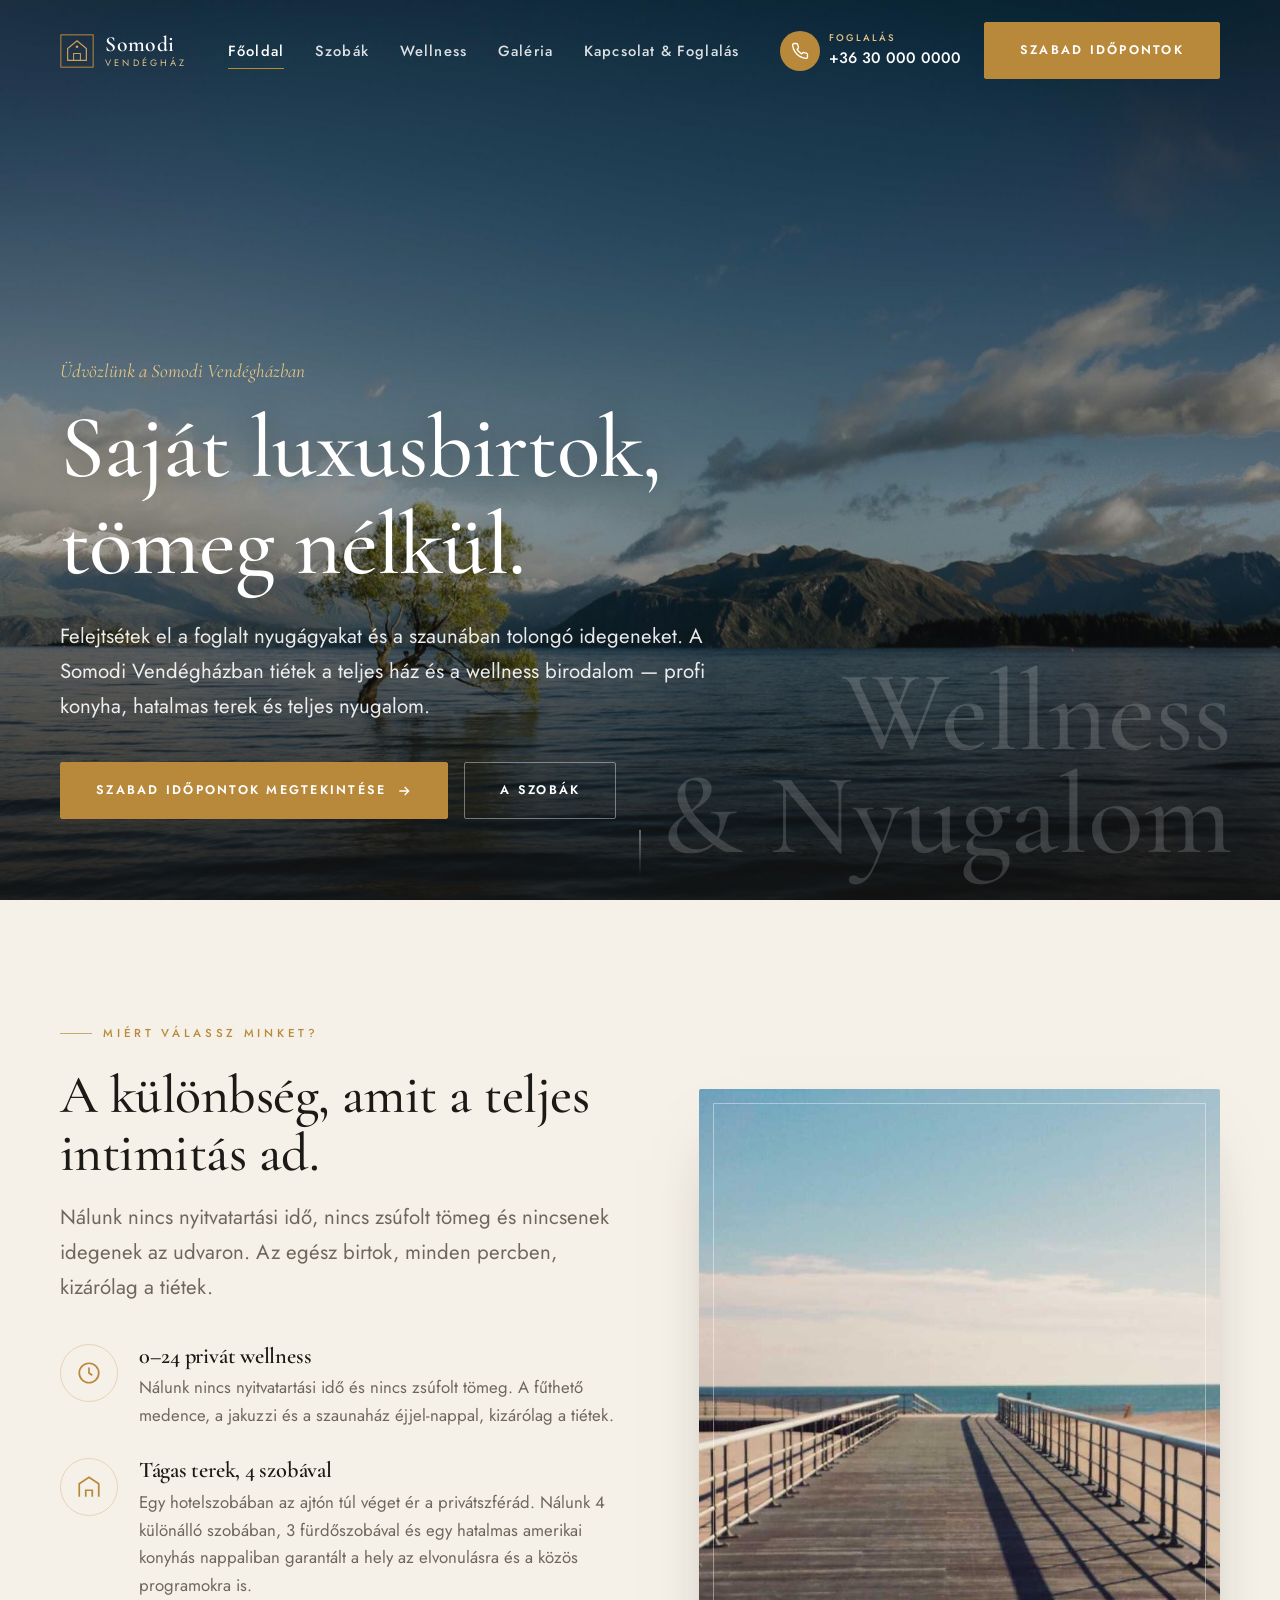
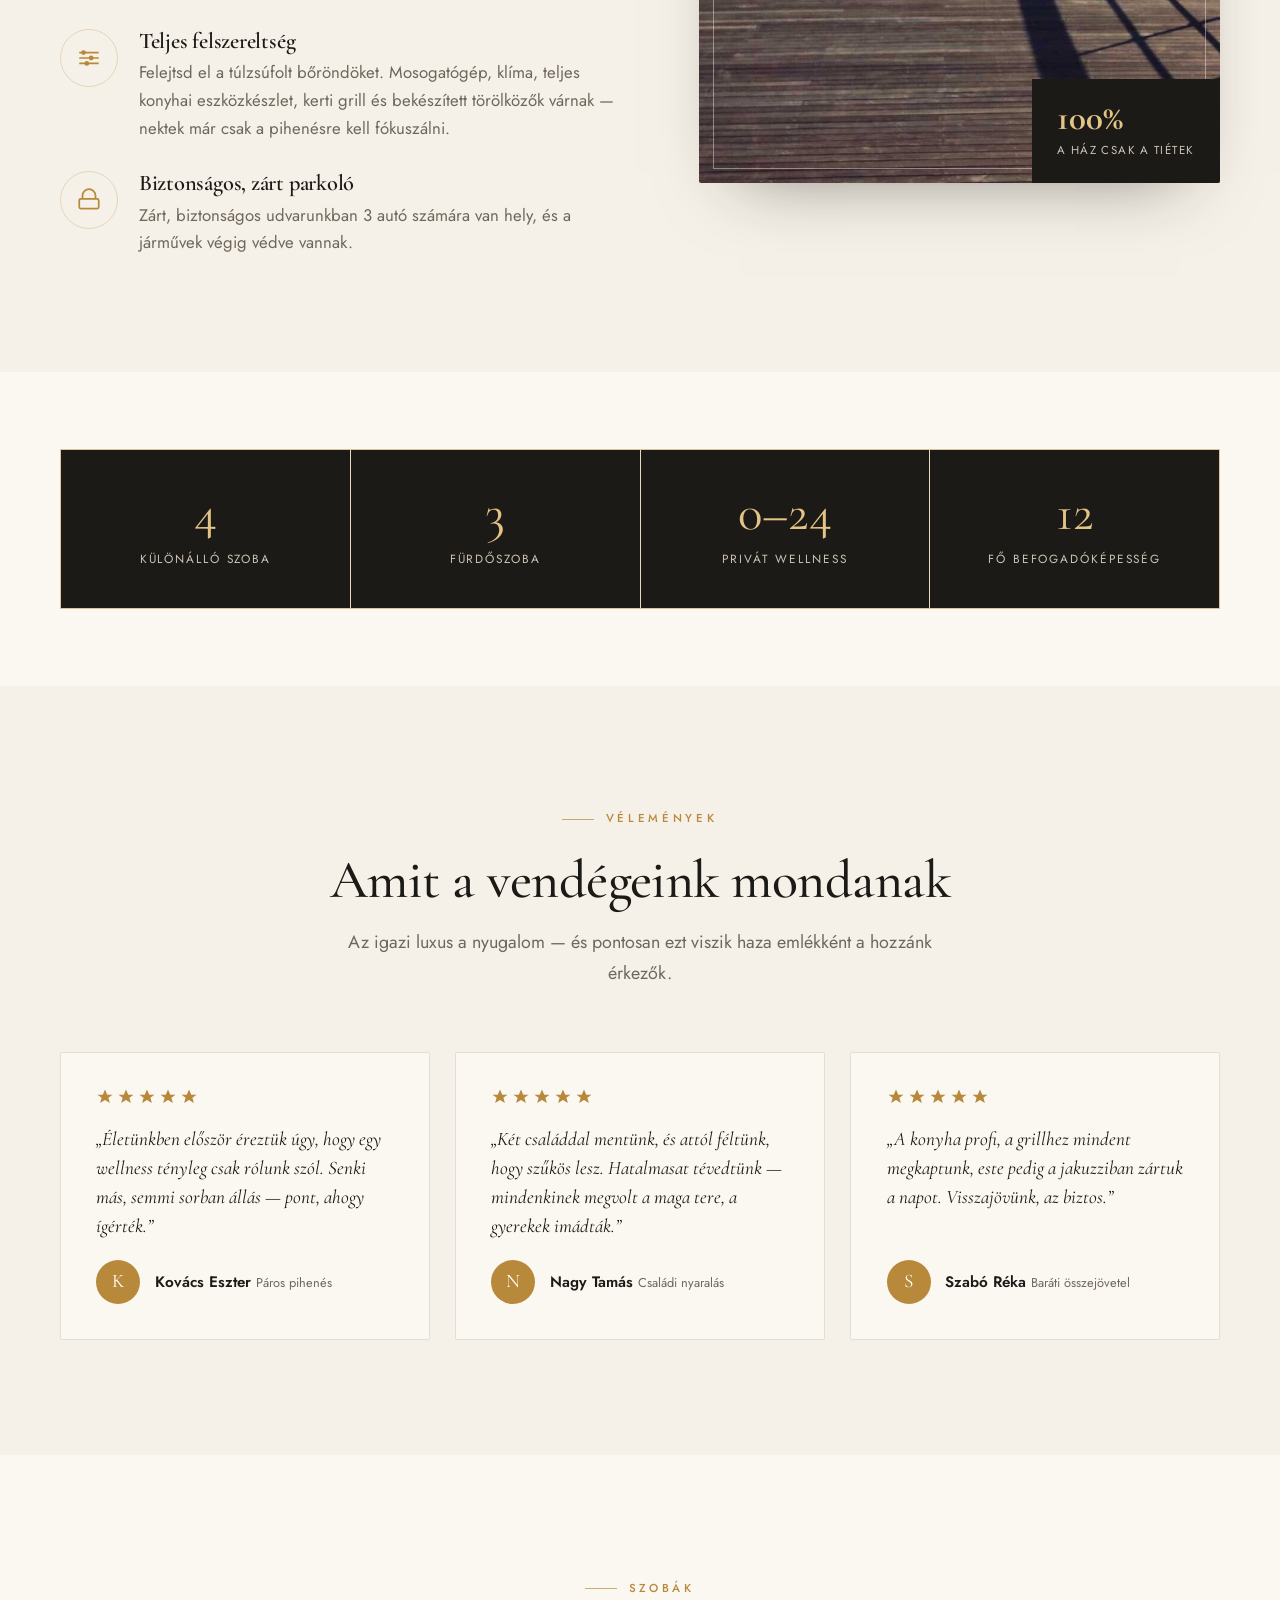
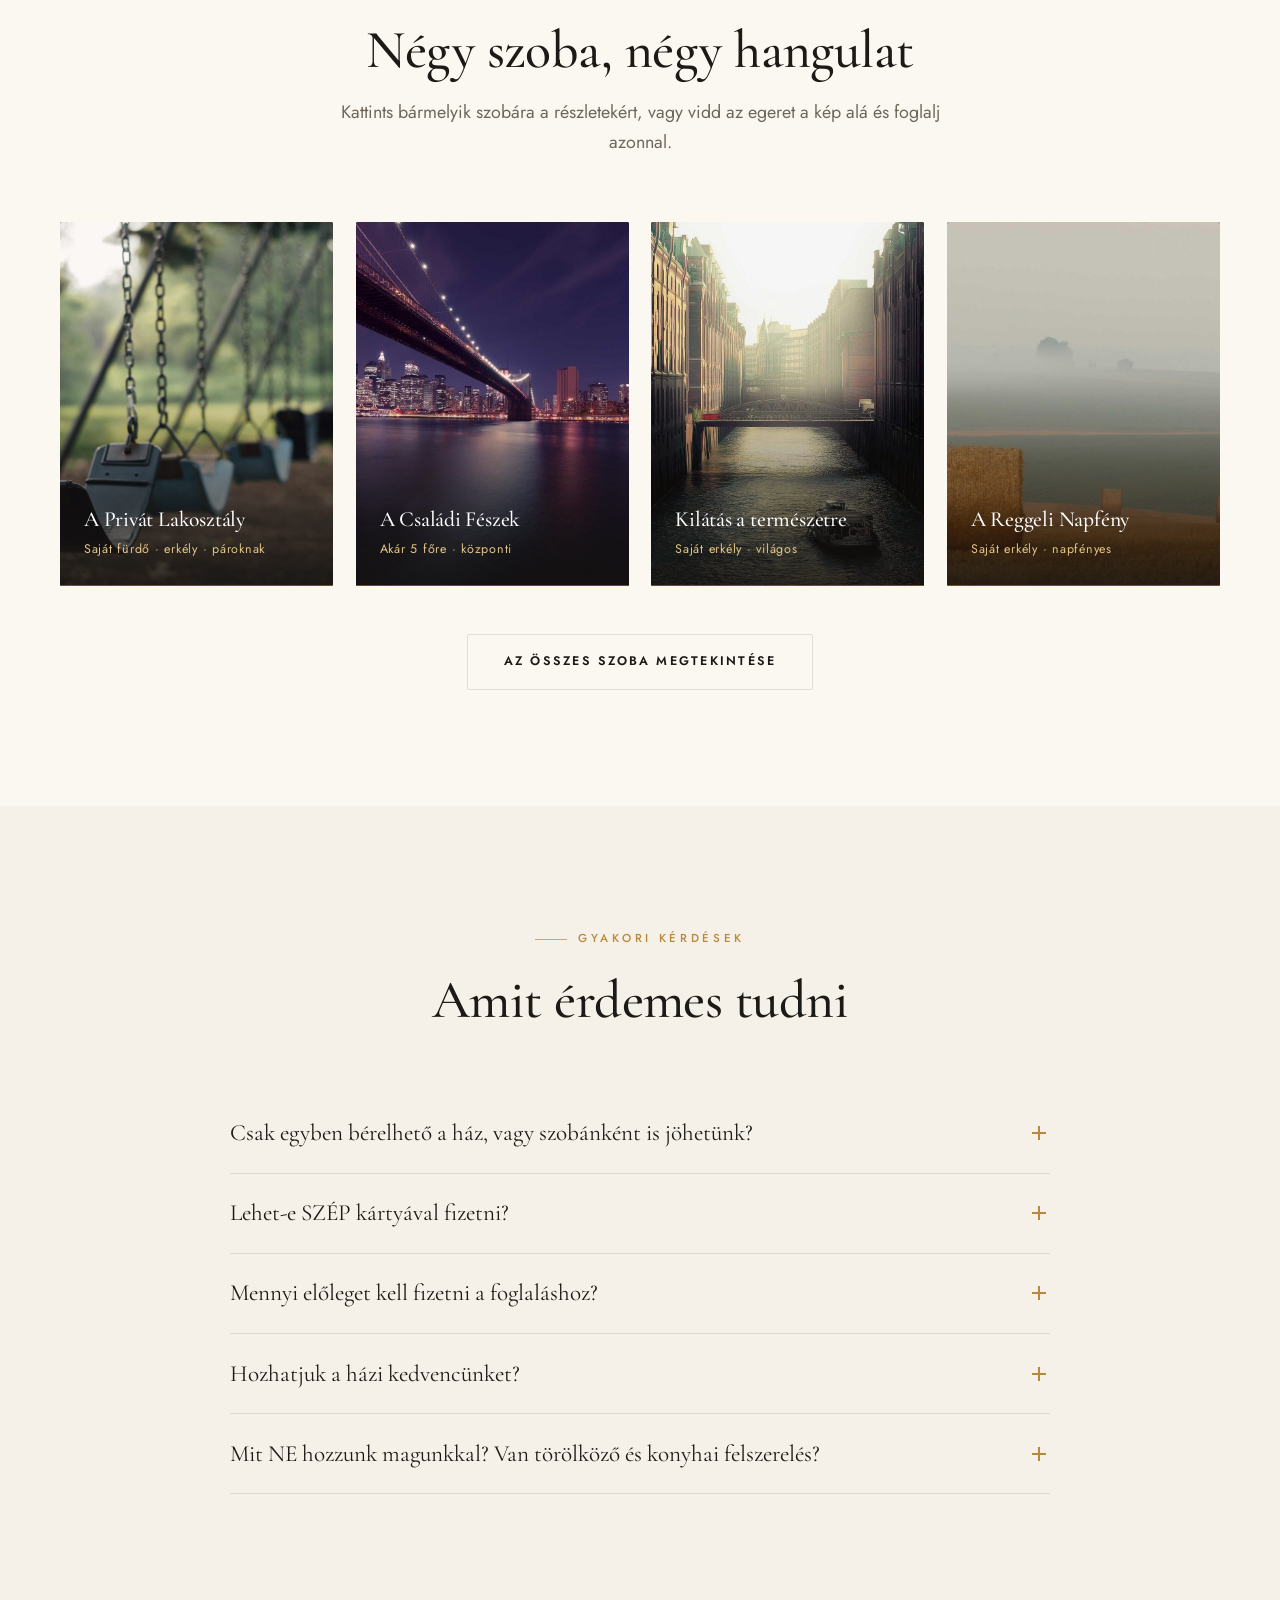
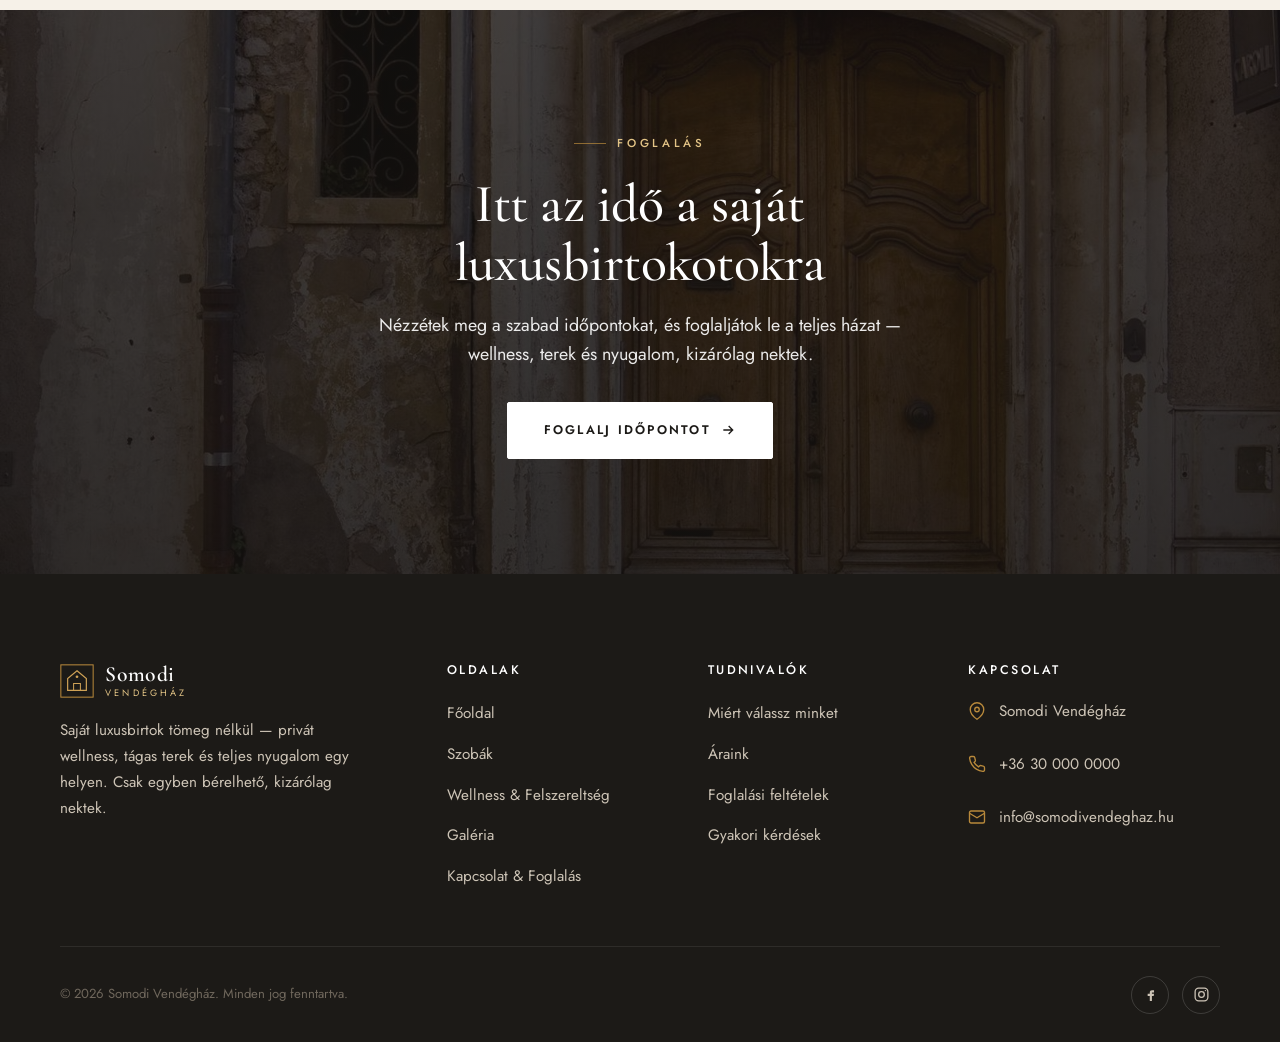
==== index.html @ 9e7d903d "Olvashatóság: nagyobb betűméretek és erősebb kiemelések A kolléga visszajelzései alapján: - Betűmére" ====
<!DOCTYPE html>
<html lang="hu">
<head>
  <meta charset="UTF-8" />
  <meta name="viewport" content="width=device-width, initial-scale=1.0" />
  <title>Somodi Vendégház — Saját luxusbirtok tömeg nélkül</title>
  <meta name="description" content="Somodi Vendégház — saját luxusbirtok tömeg nélkül. Privát wellness 0–24, 4 különálló szoba, fűthető medence, jakuzzi és szaunaház, kizárólag a ti rendelkezésetekre. Foglalj most!" />
  <meta name="theme-color" content="#1c1a17" />

  <!-- Open Graph -->
  <meta property="og:type" content="website" />
  <meta property="og:title" content="Somodi Vendégház — Saját luxusbirtok tömeg nélkül" />
  <meta property="og:description" content="Privát wellness 0–24, teljes ház, 4 szoba, jakuzzi és szauna — kizárólag a tiétek." />
  <meta property="og:locale" content="hu_HU" />

  <!-- Betűtípusok -->
  <link rel="preconnect" href="https://fonts.googleapis.com" />
  <link rel="preconnect" href="https://fonts.gstatic.com" crossorigin />
  <link href="https://fonts.googleapis.com/css2?family=Cormorant+Garamond:ital,wght@0,400;0,500;0,600;1,400;1,500&family=Jost:wght@300;400;500;600&display=swap" rel="stylesheet" />

  <link rel="stylesheet" href="css/style.css" />

  <!-- Schema.org — LodgingBusiness (GEO / rich results) -->
  <script type="application/ld+json">
  {
    "@context": "https://schema.org",
    "@type": "LodgingBusiness",
    "name": "Somodi Vendégház",
    "description": "Privát luxus vendégház teljes wellness birodalommal — fűthető medence, jakuzzi, szaunaház, 4 szoba. Csak egyben bérelhető.",
    "url": "https://somodivendeghaz.hu/",
    "telephone": "+36 30 000 0000",
    "priceRange": "120.000 Ft – 550.000 Ft / éj",
    "petsAllowed": false,
    "numberOfRooms": 4,
    "amenityFeature": [
      { "@type": "LocationFeatureSpecification", "name": "Privát wellness (fűthető medence, jakuzzi, szauna)", "value": true },
      { "@type": "LocationFeatureSpecification", "name": "Klíma", "value": true },
      { "@type": "LocationFeatureSpecification", "name": "Teljesen felszerelt konyha", "value": true },
      { "@type": "LocationFeatureSpecification", "name": "Zárt parkoló (3 autó)", "value": true }
    ]
  }
  </script>
</head>
<body>
  <a class="skip-link" href="#main">Ugrás a tartalomra</a>

  <!-- ============ HEADER ============ -->
  <header class="site-header" id="top">
    <div class="container">
      <nav class="nav" aria-label="Fő navigáció">
        <a class="brand" href="index.html" aria-label="Somodi Vendégház — főoldal">
          <svg class="brand__mark" viewBox="0 0 40 40" fill="none" aria-hidden="true">
            <rect x="1" y="1" width="38" height="38" stroke="#b8893b" stroke-width="1.2"/>
            <path d="M20 8 L31 17 V31 H9 V17 Z" stroke="#cfa256" stroke-width="1.4" fill="none"/>
            <path d="M16 31 V23 H24 V31" stroke="#cfa256" stroke-width="1.2"/>
            <circle cx="20" cy="15" r="1.6" fill="#cfa256"/>
          </svg>
          <span class="brand__text">
            <span class="brand__name">Somodi</span>
            <span class="brand__sub">Vendégház</span>
          </span>
        </a>

        <ul class="nav__menu" id="nav-menu">
          <li><a class="nav__link is-active" href="index.html">Főoldal</a></li>
          <li><a class="nav__link" href="szobak.html">Szobák</a></li>
          <li><a class="nav__link" href="wellness.html">Wellness</a></li>
          <li><a class="nav__link" href="galeria.html">Galéria</a></li>
          <li><a class="nav__link" href="kapcsolat.html">Kapcsolat &amp; Foglalás</a></li>
        </ul>

        <div class="nav__right">
          <a class="nav__phone" href="tel:+36300000000">
            <span class="nav__phone-icon">
              <svg viewBox="0 0 24 24" fill="none" stroke="#fff" stroke-width="1.8" aria-hidden="true"><path d="M22 16.92v3a2 2 0 0 1-2.18 2 19.79 19.79 0 0 1-8.63-3.07 19.5 19.5 0 0 1-6-6 19.79 19.79 0 0 1-3.07-8.67A2 2 0 0 1 4.11 2h3a2 2 0 0 1 2 1.72c.13.96.36 1.9.7 2.81a2 2 0 0 1-.45 2.11L8.09 9.91a16 16 0 0 0 6 6l1.27-1.27a2 2 0 0 1 2.11-.45c.91.34 1.85.57 2.81.7A2 2 0 0 1 22 16.92z"/></svg>
            </span>
            <span>
              <small>Foglalás</small>
              +36 30 000 0000
            </span>
          </a>
          <a class="btn nav__cta" href="kapcsolat.html">Szabad időpontok</a>
        </div>

        <button class="nav__toggle" aria-label="Menü" aria-expanded="false" aria-controls="nav-menu">
          <span></span><span></span><span></span>
        </button>
      </nav>
    </div>
  </header>

  <main id="main">

    <!-- ============ HERO ============ -->
    <!-- BANNER KÉP: cseréld le a images/banner.jpg-t a Drive-on lévő banner képre:
         https://drive.google.com/file/d/1N90hyTLethOFcs1V2Kb7SJ3IzNg9wysy/view
         Videós verzió (ha működik) — tedd be images/banner.mp4 néven, és lásd a kommentet lent:
         https://drive.google.com/file/d/1Jy0cpNAXoJgJlc_6XEiCQl7OhfMCbz3m/view -->
    <section class="hero">
      <div class="hero__media">
        <!-- VIDEÓS VERZIÓ (ha lesz banner.mp4, töröld az alábbi <div>-et és vedd ki a kommentből):
        <video autoplay muted loop playsinline poster="images/banner.jpg">
          <source src="images/banner.mp4" type="video/mp4" />
        </video>
        -->
        <img src="images/banner.jpg" alt="Somodi Vendégház — a birtok látképe" loading="eager" style="width:100%;height:100%;object-fit:cover">
      </div>

      <div class="hero__inner">
        <div class="container">
          <p class="hero__welcome reveal is-in">Üdvözlünk a Somodi Vendégházban</p>
          <h1 class="h-display hero__title reveal is-in" data-delay="1">Saját luxusbirtok, tömeg nélkül.</h1>
          <p class="hero__sub reveal is-in" data-delay="2">
            Felejtsétek el a foglalt nyugágyakat és a szaunában tolongó idegeneket.
            A Somodi Vendégházban tiétek a teljes ház és a wellness birodalom —
            profi konyha, hatalmas terek és teljes nyugalom.
          </p>
          <div class="hero__actions reveal is-in" data-delay="3">
            <a class="btn" href="kapcsolat.html">
              Szabad időpontok megtekintése
              <svg class="icon" viewBox="0 0 24 24" fill="none" stroke="currentColor" stroke-width="2" aria-hidden="true"><path d="M5 12h14M13 6l6 6-6 6"/></svg>
            </a>
            <a class="btn btn--light" href="szobak.html">A szobák</a>
          </div>
        </div>
      </div>

      <span class="hero__ghost" aria-hidden="true">Wellness<br>&amp; Nyugalom</span>

      <a class="hero__scroll" href="#why" aria-label="Görgess lejjebb">
        <span class="hero__scroll-line"></span>
      </a>
    </section>

    <!-- ============ MIÉRT VÁLASSZ MINKET (USP) ============ -->
    <section class="section bg-cream" id="why">
      <div class="container">
        <div class="split">
          <div>
            <span class="eyebrow reveal">Miért válassz minket?</span>
            <h2 class="reveal" data-delay="1">A különbség, amit a teljes intimitás ad.</h2>
            <p class="lead reveal" data-delay="1" style="margin-top:1.1rem;">
              Nálunk nincs nyitvatartási idő, nincs zsúfolt tömeg és nincsenek idegenek az udvaron.
              Az egész birtok, minden percben, kizárólag a tiétek.
            </p>

            <div class="usp-list">
              <div class="usp reveal">
                <span class="usp__icon">
                  <svg viewBox="0 0 24 24" fill="none" stroke="currentColor" stroke-width="1.6" aria-hidden="true"><circle cx="12" cy="12" r="9"/><path d="M12 7v5l3 2"/></svg>
                </span>
                <div>
                  <h3 class="usp__title">0–24 privát wellness</h3>
                  <p class="usp__text">Nálunk nincs nyitvatartási idő és nincs zsúfolt tömeg. A fűthető medence, a jakuzzi és a szaunaház éjjel-nappal, kizárólag a tiétek.</p>
                </div>
              </div>

              <div class="usp reveal" data-delay="1">
                <span class="usp__icon">
                  <svg viewBox="0 0 24 24" fill="none" stroke="currentColor" stroke-width="1.6" aria-hidden="true"><path d="M3 21V9l9-6 9 6v12"/><path d="M9 21v-6h6v6"/></svg>
                </span>
                <div>
                  <h3 class="usp__title">Tágas terek, 4 szobával</h3>
                  <p class="usp__text">Egy hotelszobában az ajtón túl véget ér a privátszférád. Nálunk 4 különálló szobában, 3 fürdőszobával és egy hatalmas amerikai konyhás nappaliban garantált a hely az elvonulásra és a közös programokra is.</p>
                </div>
              </div>

              <div class="usp reveal" data-delay="2">
                <span class="usp__icon">
                  <svg viewBox="0 0 24 24" fill="none" stroke="currentColor" stroke-width="1.6" aria-hidden="true"><path d="M3 7h18M3 12h18M3 17h18"/><circle cx="7" cy="7" r="1.4" fill="currentColor"/><circle cx="14" cy="12" r="1.4" fill="currentColor"/><circle cx="10" cy="17" r="1.4" fill="currentColor"/></svg>
                </span>
                <div>
                  <h3 class="usp__title">Teljes felszereltség</h3>
                  <p class="usp__text">Felejtsd el a túlzsúfolt bőröndöket. Mosogatógép, klíma, teljes konyhai eszközkészlet, kerti grill és bekészített törölközők várnak — nektek már csak a pihenésre kell fókuszálni.</p>
                </div>
              </div>

              <div class="usp reveal" data-delay="3">
                <span class="usp__icon">
                  <svg viewBox="0 0 24 24" fill="none" stroke="currentColor" stroke-width="1.6" aria-hidden="true"><rect x="3" y="11" width="18" height="9" rx="1.5"/><path d="M6 11V8a6 6 0 0 1 12 0v3"/></svg>
                </span>
                <div>
                  <h3 class="usp__title">Biztonságos, zárt parkoló</h3>
                  <p class="usp__text">Zárt, biztonságos udvarunkban 3 autó számára van hely, és a járművek végig védve vannak.</p>
                </div>
              </div>
            </div>
          </div>

          <!-- USP-k melletti kép:
               https://drive.google.com/file/d/1cHY6IqRtOA0Nfx0khYmYMJu941ZuEl2G/view
               cseréld: images/why-us.jpg -->
          <div class="reveal" data-delay="1">
            <div class="media-frame media-frame--tall">
              <img src="images/why-us.jpg" alt="A Somodi Vendégház belső tere" loading="lazy" style="aspect-ratio:3/4;width:100%;height:100%;object-fit:cover">
              <div class="media-badge">
                <strong>100%</strong>
                <span>A ház csak a tiétek</span>
              </div>
            </div>
          </div>
        </div>
      </div>
    </section>

    <!-- ============ STAT SOR ============ -->
    <section class="section--tight bg-paper">
      <div class="container">
        <div class="stats reveal">
          <div class="stat"><div class="stat__num">4</div><div class="stat__label">Különálló szoba</div></div>
          <div class="stat"><div class="stat__num">3</div><div class="stat__label">Fürdőszoba</div></div>
          <div class="stat"><div class="stat__num">0–24</div><div class="stat__label">Privát wellness</div></div>
          <div class="stat"><div class="stat__num">12</div><div class="stat__label">Fő befogadóképesség</div></div>
        </div>
      </div>
    </section>

    <!-- ============ VÉLEMÉNYEK ============ -->
    <section class="section bg-cream">
      <div class="container">
        <div class="section-head section-head--center">
          <span class="eyebrow eyebrow--center reveal">Vélemények</span>
          <h2 class="reveal" data-delay="1">Amit a vendégeink mondanak</h2>
          <p class="reveal" data-delay="1">Az igazi luxus a nyugalom — és pontosan ezt viszik haza emlékként a hozzánk érkezők.</p>
        </div>

        <div class="reviews-grid">
          <figure class="review reveal">
            <div class="review__stars" aria-label="5 csillag">
              <svg viewBox="0 0 24 24" fill="currentColor"><path d="m12 2 3 7h7l-5.5 4 2 7L12 16l-6.5 4 2-7L2 9h7z"/></svg>
              <svg viewBox="0 0 24 24" fill="currentColor"><path d="m12 2 3 7h7l-5.5 4 2 7L12 16l-6.5 4 2-7L2 9h7z"/></svg>
              <svg viewBox="0 0 24 24" fill="currentColor"><path d="m12 2 3 7h7l-5.5 4 2 7L12 16l-6.5 4 2-7L2 9h7z"/></svg>
              <svg viewBox="0 0 24 24" fill="currentColor"><path d="m12 2 3 7h7l-5.5 4 2 7L12 16l-6.5 4 2-7L2 9h7z"/></svg>
              <svg viewBox="0 0 24 24" fill="currentColor"><path d="m12 2 3 7h7l-5.5 4 2 7L12 16l-6.5 4 2-7L2 9h7z"/></svg>
            </div>
            <blockquote class="review__text">„Életünkben először éreztük úgy, hogy egy wellness tényleg csak rólunk szól. Senki más, semmi sorban állás — pont, ahogy ígérték.”</blockquote>
            <figcaption class="review__author">
              <span class="review__avatar">K</span>
              <span>
                <span class="review__name">Kovács Eszter</span>
                <span class="review__role">Páros pihenés</span>
              </span>
            </figcaption>
          </figure>

          <figure class="review reveal" data-delay="1">
            <div class="review__stars" aria-label="5 csillag">
              <svg viewBox="0 0 24 24" fill="currentColor"><path d="m12 2 3 7h7l-5.5 4 2 7L12 16l-6.5 4 2-7L2 9h7z"/></svg>
              <svg viewBox="0 0 24 24" fill="currentColor"><path d="m12 2 3 7h7l-5.5 4 2 7L12 16l-6.5 4 2-7L2 9h7z"/></svg>
              <svg viewBox="0 0 24 24" fill="currentColor"><path d="m12 2 3 7h7l-5.5 4 2 7L12 16l-6.5 4 2-7L2 9h7z"/></svg>
              <svg viewBox="0 0 24 24" fill="currentColor"><path d="m12 2 3 7h7l-5.5 4 2 7L12 16l-6.5 4 2-7L2 9h7z"/></svg>
              <svg viewBox="0 0 24 24" fill="currentColor"><path d="m12 2 3 7h7l-5.5 4 2 7L12 16l-6.5 4 2-7L2 9h7z"/></svg>
            </div>
            <blockquote class="review__text">„Két családdal mentünk, és attól féltünk, hogy szűkös lesz. Hatalmasat tévedtünk — mindenkinek megvolt a maga tere, a gyerekek imádták.”</blockquote>
            <figcaption class="review__author">
              <span class="review__avatar">N</span>
              <span>
                <span class="review__name">Nagy Tamás</span>
                <span class="review__role">Családi nyaralás</span>
              </span>
            </figcaption>
          </figure>

          <figure class="review reveal" data-delay="2">
            <div class="review__stars" aria-label="5 csillag">
              <svg viewBox="0 0 24 24" fill="currentColor"><path d="m12 2 3 7h7l-5.5 4 2 7L12 16l-6.5 4 2-7L2 9h7z"/></svg>
              <svg viewBox="0 0 24 24" fill="currentColor"><path d="m12 2 3 7h7l-5.5 4 2 7L12 16l-6.5 4 2-7L2 9h7z"/></svg>
              <svg viewBox="0 0 24 24" fill="currentColor"><path d="m12 2 3 7h7l-5.5 4 2 7L12 16l-6.5 4 2-7L2 9h7z"/></svg>
              <svg viewBox="0 0 24 24" fill="currentColor"><path d="m12 2 3 7h7l-5.5 4 2 7L12 16l-6.5 4 2-7L2 9h7z"/></svg>
              <svg viewBox="0 0 24 24" fill="currentColor"><path d="m12 2 3 7h7l-5.5 4 2 7L12 16l-6.5 4 2-7L2 9h7z"/></svg>
            </div>
            <blockquote class="review__text">„A konyha profi, a grillhez mindent megkaptunk, este pedig a jakuzziban zártuk a napot. Visszajövünk, az biztos.”</blockquote>
            <figcaption class="review__author">
              <span class="review__avatar">S</span>
              <span>
                <span class="review__name">Szabó Réka</span>
                <span class="review__role">Baráti összejövetel</span>
              </span>
            </figcaption>
          </figure>
        </div>
      </div>
    </section>

    <!-- ============ SZOBÁK PREVIEW ============ -->
    <section class="section bg-paper">
      <div class="container">
        <div class="section-head section-head--center">
          <span class="eyebrow eyebrow--center reveal">Szobák</span>
          <h2 class="reveal" data-delay="1">Négy szoba, négy hangulat</h2>
          <p class="reveal" data-delay="1">Kattints bármelyik szobára a részletekért, vagy vidd az egeret a kép alá és foglalj azonnal.</p>
        </div>

        <div class="rooms-grid">
          <!-- Szoba 1 kép: https://drive.google.com/file/d/12CC8gwt34YwMsXQFuTXolPzZhEGEuRLu/view → images/szoba-1.jpg -->
          <article class="room-card reveal">
            <a href="szobak.html#szoba-1" class="room-card__media" aria-label="A Privát Lakosztály — részletek">
              <img src="images/szoba-1.jpg" alt="A Privát Lakosztály" loading="lazy" style="width:100%;height:100%;object-fit:cover">
            </a>
            <div class="room-card__body">
              <h3 class="room-card__name">A Privát Lakosztály</h3>
              <span class="room-card__meta">Saját fürdő · erkély · pároknak</span>
            </div>
            <a href="kapcsolat.html" class="room-card__cta">Foglalj most</a>
          </article>

          <!-- Szoba 2 kép: https://drive.google.com/file/d/1Mq5MpwJXc_gtd-GR7HJLnpLd6Gd6yd5r/view → images/szoba-2.jpg -->
          <article class="room-card reveal" data-delay="1">
            <a href="szobak.html#szoba-2" class="room-card__media" aria-label="A Családi Fészek — részletek">
              <img src="images/szoba-2.jpg" alt="A Családi Fészek" loading="lazy" style="width:100%;height:100%;object-fit:cover">
            </a>
            <div class="room-card__body">
              <h3 class="room-card__name">A Családi Fészek</h3>
              <span class="room-card__meta">Akár 5 főre · központi</span>
            </div>
            <a href="kapcsolat.html" class="room-card__cta">Foglalj most</a>
          </article>

          <!-- Szoba 3 kép: https://drive.google.com/file/d/1jsSLeWtIkiDO9dW409vxaa1BQgB6o8Je/view → images/szoba-3.jpg -->
          <article class="room-card reveal" data-delay="2">
            <a href="szobak.html#szoba-3" class="room-card__media" aria-label="Kilátás a természetre — részletek">
              <img src="images/szoba-3.jpg" alt="Kilátás a természetre szoba" loading="lazy" style="width:100%;height:100%;object-fit:cover">
            </a>
            <div class="room-card__body">
              <h3 class="room-card__name">Kilátás a természetre</h3>
              <span class="room-card__meta">Saját erkély · világos</span>
            </div>
            <a href="kapcsolat.html" class="room-card__cta">Foglalj most</a>
          </article>

          <!-- Szoba 4 kép: https://drive.google.com/file/d/1Zj0uNdGZeeuWdmy4hSaDtS43YXHFZbYm/view → images/szoba-4.jpg -->
          <article class="room-card reveal" data-delay="3">
            <a href="szobak.html#szoba-4" class="room-card__media" aria-label="A Reggeli Napfény — részletek">
              <img src="images/szoba-4.jpg" alt="A Reggeli Napfény szoba" loading="lazy" style="width:100%;height:100%;object-fit:cover">
            </a>
            <div class="room-card__body">
              <h3 class="room-card__name">A Reggeli Napfény</h3>
              <span class="room-card__meta">Saját erkély · napfényes</span>
            </div>
            <a href="kapcsolat.html" class="room-card__cta">Foglalj most</a>
          </article>
        </div>

        <div style="text-align:center;margin-top:3rem;" class="reveal">
          <a class="btn btn--ghost" href="szobak.html">Az összes szoba megtekintése</a>
        </div>
      </div>
    </section>

    <!-- ============ GYIK ============ -->
    <section class="section bg-cream" id="faq">
      <div class="container">
        <div class="section-head section-head--center">
          <span class="eyebrow eyebrow--center reveal">Gyakori kérdések</span>
          <h2 class="reveal" data-delay="1">Amit érdemes tudni</h2>
        </div>

        <div class="faq reveal">
          <div class="faq__item">
            <button class="faq__q" aria-expanded="false">
              Csak egyben bérelhető a ház, vagy szobánként is jöhetünk?
              <span class="faq__icon" aria-hidden="true"></span>
            </button>
            <div class="faq__a"><div class="faq__a-inner">
              A Somodi Vendégházat kizárólag egyben adjuk ki, így garantáljuk a teljes intimitást. Nincsenek más vendégek, nincsenek idegenek az udvaron vagy a jakuzziban. A foglalással a teljes ház, a 4 szoba és a wellness részleg is 100%-ban a tiétek.
            </div></div>
          </div>

          <div class="faq__item">
            <button class="faq__q" aria-expanded="false">
              Lehet-e SZÉP kártyával fizetni?
              <span class="faq__icon" aria-hidden="true"></span>
            </button>
            <div class="faq__a"><div class="faq__a-inner">
              Jelenleg SZÉP kártyát nem tudunk elfogadni.
            </div></div>
          </div>

          <div class="faq__item">
            <button class="faq__q" aria-expanded="false">
              Mennyi előleget kell fizetni a foglaláshoz?
              <span class="faq__icon" aria-hidden="true"></span>
            </button>
            <div class="faq__a"><div class="faq__a-inner">
              A foglalás véglegesítéséhez 20% előleg átutalása szükséges. Amint ez beérkezik, az időpontotokat fixáljuk a naptárban, a fennmaradó 80%-ot pedig elég a helyszínen rendezni.
            </div></div>
          </div>

          <div class="faq__item">
            <button class="faq__q" aria-expanded="false">
              Hozhatjuk a házi kedvencünket?
              <span class="faq__icon" aria-hidden="true"></span>
            </button>
            <div class="faq__a"><div class="faq__a-inner">
              Bár nagyon szeretjük az állatokat, a ház antiallergén környezetének megőrzése érdekében háziállatokat sajnos nem tudunk fogadni. Köszönjük a megértést!
            </div></div>
          </div>

          <div class="faq__item">
            <button class="faq__q" aria-expanded="false">
              Mit NE hozzunk magunkkal? Van törölköző és konyhai felszerelés?
              <span class="faq__icon" aria-hidden="true"></span>
            </button>
            <div class="faq__a"><div class="faq__a-inner">
              Utazzatok könnyű csomaggal! A fürdőszobákba fejenként biztosítunk friss törölközőt, a konyha pedig teljesen felszerelt (mosogatógép tabletta, fűszerek, kávéfőző, edények mind rendelkezésre állnak). A kerti sütögetéshez a fát és a bográcsot szintén mi adjuk. Nektek tényleg csak a ruháitokat és az élelmiszereket kell hoznotok.
            </div></div>
          </div>
        </div>
      </div>
    </section>

    <!-- ============ ZÁRÓ CTA ============ -->
    <section class="section cta-band">
      <div class="cta-band__media">
        <!-- háttérkép: images/banner.jpg vagy bármely hangulatos kép -->
        <img src="images/cta-bg.jpg" alt="Somodi Vendégház esti hangulatban" loading="lazy" style="width:100%;height:100%;object-fit:cover">
      </div>
      <div class="container">
        <span class="eyebrow eyebrow--center eyebrow--light reveal">Foglalás</span>
        <h2 class="reveal" data-delay="1">Itt az idő a saját luxusbirtokotokra</h2>
        <p class="reveal" data-delay="1">Nézzétek meg a szabad időpontokat, és foglaljátok le a teljes házat — wellness, terek és nyugalom, kizárólag nektek.</p>
        <a class="btn btn--solid-light reveal" data-delay="2" href="kapcsolat.html">
          Foglalj időpontot
          <svg class="icon" viewBox="0 0 24 24" fill="none" stroke="currentColor" stroke-width="2" aria-hidden="true"><path d="M5 12h14M13 6l6 6-6 6"/></svg>
        </a>
      </div>
    </section>

  </main>

  <!-- ============ FOOTER ============ -->
  <footer class="site-footer">
    <div class="container">
      <div class="footer-top">
        <div class="footer-brand">
          <a class="brand" href="index.html">
            <svg class="brand__mark" viewBox="0 0 40 40" fill="none" aria-hidden="true">
              <rect x="1" y="1" width="38" height="38" stroke="#b8893b" stroke-width="1.2"/>
              <path d="M20 8 L31 17 V31 H9 V17 Z" stroke="#cfa256" stroke-width="1.4" fill="none"/>
              <path d="M16 31 V23 H24 V31" stroke="#cfa256" stroke-width="1.2"/>
              <circle cx="20" cy="15" r="1.6" fill="#cfa256"/>
            </svg>
            <span class="brand__text">
              <span class="brand__name">Somodi</span>
              <span class="brand__sub">Vendégház</span>
            </span>
          </a>
          <p>Saját luxusbirtok tömeg nélkül — privát wellness, tágas terek és teljes nyugalom egy helyen. Csak egyben bérelhető, kizárólag nektek.</p>
        </div>

        <div class="footer-col">
          <h4>Oldalak</h4>
          <ul>
            <li><a href="index.html">Főoldal</a></li>
            <li><a href="szobak.html">Szobák</a></li>
            <li><a href="wellness.html">Wellness &amp; Felszereltség</a></li>
            <li><a href="galeria.html">Galéria</a></li>
            <li><a href="kapcsolat.html">Kapcsolat &amp; Foglalás</a></li>
          </ul>
        </div>

        <div class="footer-col">
          <h4>Tudnivalók</h4>
          <ul>
            <li><a href="index.html#why">Miért válassz minket</a></li>
            <li><a href="kapcsolat.html#araink">Áraink</a></li>
            <li><a href="kapcsolat.html">Foglalási feltételek</a></li>
            <li><a href="index.html#faq">Gyakori kérdések</a></li>
          </ul>
        </div>

        <div class="footer-col">
          <h4>Kapcsolat</h4>
          <ul class="footer-contact">
            <li>
              <svg viewBox="0 0 24 24" fill="none" stroke="currentColor" stroke-width="1.8" aria-hidden="true"><path d="M21 10c0 7-9 13-9 13s-9-6-9-13a9 9 0 0 1 18 0z"/><circle cx="12" cy="10" r="3"/></svg>
              <span>Somodi Vendégház<br><!-- TODO: pontos cím --></span>
            </li>
            <li>
              <svg viewBox="0 0 24 24" fill="none" stroke="currentColor" stroke-width="1.8" aria-hidden="true"><path d="M22 16.92v3a2 2 0 0 1-2.18 2 19.79 19.79 0 0 1-8.63-3.07 19.5 19.5 0 0 1-6-6 19.79 19.79 0 0 1-3.07-8.67A2 2 0 0 1 4.11 2h3a2 2 0 0 1 2 1.72c.13.96.36 1.9.7 2.81a2 2 0 0 1-.45 2.11L8.09 9.91a16 16 0 0 0 6 6l1.27-1.27a2 2 0 0 1 2.11-.45c.91.34 1.85.57 2.81.7A2 2 0 0 1 22 16.92z"/></svg>
              <a href="tel:+36300000000">+36 30 000 0000</a>
            </li>
            <li>
              <svg viewBox="0 0 24 24" fill="none" stroke="currentColor" stroke-width="1.8" aria-hidden="true"><rect x="2" y="4" width="20" height="16" rx="2"/><path d="m22 7-10 6L2 7"/></svg>
              <a href="mailto:info@somodivendeghaz.hu">info@somodivendeghaz.hu</a>
            </li>
          </ul>
        </div>
      </div>

      <div class="footer-bottom">
        <span>© <span data-year>2026</span> Somodi Vendégház. Minden jog fenntartva.</span>
        <div class="footer-social">
          <a href="#" aria-label="Facebook"><svg viewBox="0 0 24 24" fill="currentColor"><path d="M14 9h3V6h-3c-1.7 0-3 1.3-3 3v2H8v3h3v7h3v-7h2.5l.5-3H14V9z"/></svg></a>
          <a href="#" aria-label="Instagram"><svg viewBox="0 0 24 24" fill="none" stroke="currentColor" stroke-width="1.8"><rect x="3" y="3" width="18" height="18" rx="5"/><circle cx="12" cy="12" r="4"/><circle cx="17.5" cy="6.5" r="1" fill="currentColor" stroke="none"/></svg></a>
        </div>
      </div>
    </div>
  </footer>

  <script src="js/main.js"></script>
</body>
</html>
---- css/style.css ----
/* ==========================================================================
   Somodi Vendégház — Design System
   Inspiráció: Virella Luxury Hotel & Resort
   Sötét, meleg, prémium hangulat — fa tónusok, arany accent, elegáns serif.
   ========================================================================== */

/* ----- Design tokens ----- */
:root {
  /* Színek */
  --color-ink:        #1c1a17;   /* fő sötét — meleg szénfekete */
  --color-ink-soft:   #2a2723;
  --color-charcoal:   #34302a;
  --color-cream:       #f6f1e8;   /* világos háttér */
  --color-cream-deep:  #ede4d4;
  --color-paper:       #fbf8f2;
  --color-gold:        #b8893b;   /* fő accent — meleg arany */
  --color-gold-bright: #cfa256;
  --color-gold-soft:   #e3c486;
  --color-text:        #2d2a26;
  --color-text-muted:  #6f675c;
  --color-text-light:  #cdc4b6;   /* sötét háttéren */
  --color-line:        rgba(184, 137, 59, 0.28);
  --color-line-light:  rgba(45, 42, 38, 0.12);

  /* Tipográfia */
  --font-display: "Cormorant Garamond", "Playfair Display", Georgia, serif;
  --font-body:    "Jost", "Inter", "Helvetica Neue", Arial, sans-serif;

  /* Térköz / ritmus */
  --space-section: clamp(4.5rem, 9vw, 9rem);
  --container:     1240px;
  --container-narrow: 920px;

  /* Egyéb */
  --radius:    2px;
  --shadow-soft: 0 24px 60px -28px rgba(28, 26, 23, 0.45);
  --shadow-card: 0 30px 70px -40px rgba(28, 26, 23, 0.55);
  --ease: cubic-bezier(0.22, 1, 0.36, 1);
  --transition: 0.5s var(--ease);
}

/* ----- Reset ----- */
*,
*::before,
*::after { box-sizing: border-box; }

* { margin: 0; padding: 0; }

html {
  scroll-behavior: smooth;
  -webkit-text-size-adjust: 100%;
}

body {
  font-family: var(--font-body);
  font-size: 1rem;
  line-height: 1.7;
  color: var(--color-text);
  background: var(--color-paper);
  -webkit-font-smoothing: antialiased;
  -moz-osx-font-smoothing: grayscale;
  overflow-x: hidden;
}

img { max-width: 100%; display: block; }

a { color: inherit; text-decoration: none; }

button { font-family: inherit; cursor: pointer; }

ul { list-style: none; }

/* ----- Tipográfia ----- */
h1, h2, h3, h4 {
  font-family: var(--font-display);
  font-weight: 500;
  line-height: 1.08;
  letter-spacing: -0.01em;
  color: var(--color-ink);
}

.h-display {
  font-size: clamp(2.8rem, 7vw, 6rem);
  font-weight: 500;
}

h1 { font-size: clamp(2.4rem, 5.5vw, 4.6rem); }
h2 { font-size: clamp(2rem, 4.2vw, 3.4rem); }
h3 { font-size: clamp(1.4rem, 2.4vw, 2rem); }

p { color: var(--color-text-muted); }

.lead {
  font-size: clamp(1.15rem, 1.6vw, 1.32rem);
  line-height: 1.72;
  color: var(--color-text-muted);
}

/* Apró nagybetűs címke — a Virella "Why Choose Us" / "Welcome to" stílusa */
.eyebrow {
  display: inline-flex;
  align-items: center;
  gap: 0.7rem;
  font-family: var(--font-body);
  font-size: 0.72rem;
  font-weight: 500;
  letter-spacing: 0.32em;
  text-transform: uppercase;
  color: var(--color-gold);
  margin-bottom: 1.4rem;
}
.eyebrow::before {
  content: "";
  width: 32px;
  height: 1px;
  background: var(--color-gold);
  opacity: 0.7;
}
.eyebrow--center { justify-content: center; }
.eyebrow--light { color: var(--color-gold-soft); }

/* ----- Layout helpers ----- */
.container {
  width: 100%;
  max-width: var(--container);
  margin-inline: auto;
  padding-inline: clamp(1.25rem, 4vw, 2.5rem);
}
.container--narrow { max-width: var(--container-narrow); }

.section { padding-block: var(--space-section); }
.section--tight { padding-block: clamp(3rem, 6vw, 5rem); }

.bg-cream { background: var(--color-cream); }
.bg-paper { background: var(--color-paper); }
.bg-ink   { background: var(--color-ink); color: var(--color-text-light); }
.bg-ink h1, .bg-ink h2, .bg-ink h3, .bg-ink h4 { color: var(--color-paper); }

.section-head {
  max-width: 640px;
  margin-bottom: clamp(2.5rem, 5vw, 4rem);
}
.section-head--center {
  margin-inline: auto;
  text-align: center;
}
.section-head p {
  margin-top: 1.1rem;
  font-size: clamp(1.08rem, 1.4vw, 1.2rem);
  line-height: 1.7;
}

/* ----- Gombok ----- */
.btn {
  --btn-bg: var(--color-gold);
  --btn-fg: #fff;
  display: inline-flex;
  align-items: center;
  justify-content: center;
  gap: 0.6rem;
  padding: 1.05rem 2.2rem;
  font-family: var(--font-body);
  font-size: 0.78rem;
  font-weight: 600;
  letter-spacing: 0.18em;
  text-transform: uppercase;
  color: var(--btn-fg);
  background: var(--btn-bg);
  border: 1px solid var(--btn-bg);
  border-radius: var(--radius);
  position: relative;
  overflow: hidden;
  transition: color var(--transition), border-color var(--transition), background var(--transition);
  z-index: 0;
}
.btn::after {
  content: "";
  position: absolute;
  inset: 0;
  background: var(--color-ink);
  transform: translateY(101%);
  transition: transform 0.55s var(--ease);
  z-index: -1;
}
.btn:hover::after { transform: translateY(0); }
.btn:hover { border-color: var(--color-ink); color: #fff; }

.btn--ghost {
  --btn-bg: transparent;
  --btn-fg: var(--color-ink);
  border-color: var(--color-line-light);
}
.btn--ghost::after { background: var(--color-gold); }
.btn--ghost:hover { color: #fff; border-color: var(--color-gold); }

.btn--light {
  --btn-bg: transparent;
  --btn-fg: #fff;
  border-color: rgba(255,255,255,0.4);
}
.btn--light::after { background: #fff; }
.btn--light:hover { color: var(--color-ink); border-color: #fff; }

.btn--solid-light {
  --btn-bg: #fff;
  --btn-fg: var(--color-ink);
  border-color: #fff;
}
.btn--solid-light::after { background: var(--color-gold); }
.btn--solid-light:hover { color: #fff; }

.btn .icon { width: 16px; height: 16px; }

/* Szöveges link nyíllal */
.link-arrow {
  display: inline-flex;
  align-items: center;
  gap: 0.55rem;
  font-size: 0.78rem;
  font-weight: 600;
  letter-spacing: 0.16em;
  text-transform: uppercase;
  color: var(--color-gold);
  transition: gap var(--transition);
}
.link-arrow svg { width: 18px; height: 18px; transition: transform var(--transition); }
.link-arrow:hover { gap: 0.85rem; }
.link-arrow:hover svg { transform: translateX(4px); }

/* ==========================================================================
   HEADER / NAV
   ========================================================================== */
.site-header {
  position: fixed;
  inset: 0 0 auto 0;
  z-index: 100;
  padding-block: 1.4rem;
  transition: background var(--transition), padding 0.4s var(--ease), box-shadow var(--transition);
}
.site-header.is-scrolled {
  background: rgba(28, 26, 23, 0.92);
  backdrop-filter: blur(12px);
  padding-block: 0.85rem;
  box-shadow: 0 12px 40px -24px rgba(0,0,0,0.6);
}
.nav {
  display: flex;
  align-items: center;
  justify-content: space-between;
  gap: 2rem;
}
.brand {
  display: flex;
  align-items: center;
  gap: 0.7rem;
  color: #fff;
  z-index: 110;
}
.brand__mark {
  width: 34px;
  height: 34px;
  flex-shrink: 0;
}
.brand__text {
  display: flex;
  flex-direction: column;
  line-height: 1;
}
.brand__name {
  font-family: var(--font-display);
  font-size: 1.35rem;
  font-weight: 600;
  letter-spacing: 0.02em;
}
.brand__sub {
  font-family: var(--font-body);
  font-size: 0.58rem;
  letter-spacing: 0.34em;
  text-transform: uppercase;
  color: var(--color-gold-soft);
  margin-top: 3px;
}

.nav__menu {
  display: flex;
  align-items: center;
  gap: clamp(1.2rem, 2.4vw, 2.4rem);
}
.nav__link {
  position: relative;
  font-size: 0.92rem;
  font-weight: 500;
  letter-spacing: 0.08em;
  color: rgba(255,255,255,0.85);
  padding-block: 0.4rem;
  transition: color var(--transition);
}
.nav__link::after {
  content: "";
  position: absolute;
  left: 0; bottom: 0;
  width: 100%;
  height: 1px;
  background: var(--color-gold);
  transform: scaleX(0);
  transform-origin: left;
  transition: transform var(--transition);
}
.nav__link:hover,
.nav__link.is-active { color: #fff; }
.nav__link:hover::after,
.nav__link.is-active::after { transform: scaleX(1); }

.nav__right {
  display: flex;
  align-items: center;
  gap: 1.4rem;
}
.nav__phone {
  display: flex;
  align-items: center;
  gap: 0.6rem;
  color: #fff;
  font-size: 0.95rem;
  font-weight: 500;
}
.nav__phone-icon {
  display: grid;
  place-items: center;
  width: 40px;
  height: 40px;
  border-radius: 50%;
  background: var(--color-gold);
  flex-shrink: 0;
}
.nav__phone-icon svg { width: 18px; height: 18px; }
.nav__phone small {
  display: block;
  font-size: 0.6rem;
  letter-spacing: 0.2em;
  text-transform: uppercase;
  color: var(--color-gold-soft);
}
.nav__cta { display: inline-flex; }

/* Hamburger */
.nav__toggle {
  display: none;
  flex-direction: column;
  gap: 5px;
  width: 30px;
  background: none;
  border: none;
  z-index: 110;
}
.nav__toggle span {
  display: block;
  height: 2px;
  width: 100%;
  background: #fff;
  transition: transform 0.4s var(--ease), opacity 0.3s var(--ease);
}
.nav__toggle.is-open span:nth-child(1) { transform: translateY(7px) rotate(45deg); }
.nav__toggle.is-open span:nth-child(2) { opacity: 0; }
.nav__toggle.is-open span:nth-child(3) { transform: translateY(-7px) rotate(-45deg); }

/* ==========================================================================
   HERO (belső oldalakhoz használt kisebb banner és a főoldali nagy hero)
   ========================================================================== */
.hero {
  position: relative;
  min-height: 100vh;
  min-height: 100svh;
  display: flex;
  align-items: flex-end;
  color: #fff;
  overflow: hidden;
}
.hero__media {
  position: absolute;
  inset: 0;
  z-index: -2;
}
.hero__media img,
.hero__media video {
  width: 100%;
  height: 100%;
  object-fit: cover;
}
.hero__media::after {
  content: "";
  position: absolute;
  inset: 0;
  background:
    linear-gradient(to top, rgba(20,18,16,0.85) 0%, rgba(20,18,16,0.25) 45%, rgba(20,18,16,0.45) 100%);
}
.hero__inner {
  position: relative;
  z-index: 1;
  width: 100%;
  padding-block: clamp(3rem, 9vh, 7rem);
}
.hero__welcome {
  font-family: var(--font-display);
  font-style: italic;
  font-size: 1.2rem;
  color: var(--color-gold-soft);
  margin-bottom: 0.8rem;
}
.hero__title {
  color: #fff;
  max-width: 16ch;
  text-shadow: 0 2px 30px rgba(0,0,0,0.35);
}
.hero__sub {
  max-width: 56ch;
  margin-top: 1.6rem;
  font-size: clamp(1.12rem, 1.6vw, 1.3rem);
  color: rgba(255,255,255,0.9);
  line-height: 1.7;
}
.hero__actions {
  display: flex;
  flex-wrap: wrap;
  gap: 1rem;
  margin-top: 2.4rem;
}
/* nagy halvány serif felirat a Virella "Luxury Hotel & Resort" mintájára */
.hero__ghost {
  position: absolute;
  right: clamp(1rem, 4vw, 3rem);
  bottom: clamp(0.5rem, 3vw, 2rem);
  font-family: var(--font-display);
  font-size: clamp(3rem, 9vw, 9rem);
  font-weight: 500;
  line-height: 0.9;
  color: rgba(255,255,255,0.16);
  text-align: right;
  z-index: 0;
  pointer-events: none;
  user-select: none;
}
.hero__scroll {
  position: absolute;
  left: 50%;
  bottom: 1.5rem;
  transform: translateX(-50%);
  z-index: 1;
  display: flex;
  flex-direction: column;
  align-items: center;
  gap: 0.5rem;
  font-size: 0.62rem;
  letter-spacing: 0.3em;
  text-transform: uppercase;
  color: rgba(255,255,255,0.7);
}
.hero__scroll-line {
  width: 1px;
  height: 46px;
  background: linear-gradient(rgba(255,255,255,0.7), transparent);
  animation: scrollPulse 2s var(--ease) infinite;
}
@keyframes scrollPulse {
  0%   { transform: scaleY(0); transform-origin: top; }
  40%  { transform: scaleY(1); transform-origin: top; }
  60%  { transform: scaleY(1); transform-origin: bottom; }
  100% { transform: scaleY(0); transform-origin: bottom; }
}

/* Belső oldali kisebb banner */
.page-hero {
  position: relative;
  min-height: 62vh;
  display: flex;
  align-items: center;
  justify-content: center;
  text-align: center;
  color: #fff;
  overflow: hidden;
  padding-top: 5rem;
}
.page-hero__media { position: absolute; inset: 0; z-index: -2; }
.page-hero__media img,
.page-hero__media video { width: 100%; height: 100%; object-fit: cover; }
.page-hero__media::after {
  content: "";
  position: absolute; inset: 0;
  background: linear-gradient(to bottom, rgba(20,18,16,0.55), rgba(20,18,16,0.7));
}
.page-hero__inner { position: relative; z-index: 1; max-width: 760px; padding-inline: 1.5rem; }
.page-hero h1 { color: #fff; }
.page-hero p { color: rgba(255,255,255,0.92); margin-top: 1.2rem; font-size: clamp(1.15rem, 1.5vw, 1.3rem); line-height: 1.65; }
.breadcrumb {
  display: flex;
  justify-content: center;
  gap: 0.6rem;
  font-size: 0.8rem;
  letter-spacing: 0.18em;
  text-transform: uppercase;
  color: rgba(255,255,255,0.7);
  margin-top: 1.6rem;
}
.breadcrumb a:hover { color: var(--color-gold-soft); }
.breadcrumb span { color: var(--color-gold-soft); }

/* ==========================================================================
   USP / Why choose us
   ========================================================================== */
.split {
  display: grid;
  grid-template-columns: 1.05fr 0.95fr;
  gap: clamp(2rem, 5vw, 5rem);
  align-items: center;
}
.split--reverse { direction: rtl; }
.split--reverse > * { direction: ltr; }

.usp-list { display: grid; gap: 1.8rem; margin-top: 2.4rem; }
.usp {
  display: grid;
  grid-template-columns: auto 1fr;
  gap: 1.3rem;
  align-items: start;
}
.usp__icon {
  display: grid;
  place-items: center;
  width: 58px;
  height: 58px;
  border: 1px solid var(--color-line);
  border-radius: 50%;
  color: var(--color-gold);
  flex-shrink: 0;
  transition: background var(--transition), color var(--transition), border-color var(--transition);
}
.usp__icon svg { width: 26px; height: 26px; }
.usp:hover .usp__icon { background: var(--color-gold); color: #fff; border-color: var(--color-gold); }
.usp__title { font-size: 1.4rem; font-weight: 600; margin-bottom: 0.4rem; }
.usp__text { font-size: 1.05rem; line-height: 1.65; }

.media-frame {
  position: relative;
  border-radius: var(--radius);
  overflow: hidden;
  box-shadow: var(--shadow-card);
}
.media-frame img { width: 100%; height: 100%; object-fit: cover; aspect-ratio: 4/5; }
.media-frame--tall img { aspect-ratio: 3/4; }
/* dekoratív arany keret-vonal */
.media-frame::before {
  content: "";
  position: absolute;
  inset: 14px;
  border: 1px solid rgba(255,255,255,0.4);
  z-index: 2;
  pointer-events: none;
}

/* kis lebegő stat-kártya kép sarkán */
.media-badge {
  position: absolute;
  z-index: 3;
  background: var(--color-ink);
  color: #fff;
  padding: 1.3rem 1.6rem;
  bottom: 0; right: 0;
  max-width: 200px;
}
.media-badge strong {
  display: block;
  font-family: var(--font-display);
  font-size: 2.2rem;
  color: var(--color-gold-soft);
  line-height: 1;
}
.media-badge span {
  font-size: 0.72rem;
  letter-spacing: 0.12em;
  text-transform: uppercase;
  color: var(--color-text-light);
}

/* ==========================================================================
   STAT SOR
   ========================================================================== */
.stats {
  display: grid;
  grid-template-columns: repeat(4, 1fr);
  gap: 1px;
  background: var(--color-line);
  border: 1px solid var(--color-line);
}
.stat {
  background: var(--color-ink);
  padding: clamp(1.8rem, 3vw, 2.6rem) 1.5rem;
  text-align: center;
}
.stat__num {
  font-family: var(--font-display);
  font-size: clamp(2.4rem, 4vw, 3.4rem);
  color: var(--color-gold-soft);
  line-height: 1;
}
.stat__label {
  margin-top: 0.6rem;
  font-size: 0.74rem;
  letter-spacing: 0.16em;
  text-transform: uppercase;
  color: var(--color-text-light);
}

/* ==========================================================================
   SZOBA KÁRTYÁK (főoldal + wellness preview)
   ========================================================================== */
.rooms-grid {
  display: grid;
  grid-template-columns: repeat(4, 1fr);
  gap: 1.4rem;
}
.room-card {
  position: relative;
  border-radius: var(--radius);
  overflow: hidden;
  background: var(--color-ink);
}
.room-card__media {
  position: relative;
  aspect-ratio: 3/4;
  overflow: hidden;
}
.room-card__media img {
  width: 100%; height: 100%;
  object-fit: cover;
  transition: transform 0.9s var(--ease);
}
.room-card:hover .room-card__media img { transform: scale(1.06); }
.room-card__media::after {
  content: "";
  position: absolute; inset: 0;
  background: linear-gradient(to top, rgba(20,18,16,0.85), transparent 55%);
}
.room-card__body {
  position: absolute;
  inset: auto 0 0 0;
  padding: 1.5rem;
  z-index: 2;
}
.room-card__name {
  color: #fff;
  font-size: 1.35rem;
  margin-bottom: 0.2rem;
}
.room-card__meta {
  font-size: 0.78rem;
  letter-spacing: 0.06em;
  color: var(--color-gold-soft);
}
/* felugró "Foglalj most" sáv */
.room-card__cta {
  position: absolute;
  inset: auto 0 0 0;
  background: var(--color-gold);
  color: #fff;
  text-align: center;
  padding: 0.95rem;
  font-size: 0.74rem;
  font-weight: 600;
  letter-spacing: 0.18em;
  text-transform: uppercase;
  transform: translateY(100%);
  transition: transform var(--transition);
  z-index: 3;
}
.room-card:hover .room-card__cta { transform: translateY(0); }

/* ==========================================================================
   SZOBÁK RÉSZLETES — cikkcakk
   ========================================================================== */
.room-detail {
  display: grid;
  grid-template-columns: 1fr 1fr;
  gap: clamp(2rem, 5vw, 4.5rem);
  align-items: center;
}
.room-detail + .room-detail { margin-top: clamp(4rem, 8vw, 7rem); }
.room-detail__num {
  font-family: var(--font-display);
  font-size: 1.1rem;
  letter-spacing: 0.2em;
  color: var(--color-gold);
  display: block;
  margin-bottom: 0.8rem;
}
.room-detail__title { margin-bottom: 1.1rem; }
.room-detail__text {
  margin-bottom: 1.8rem;
  font-size: clamp(1.08rem, 1.4vw, 1.18rem);
  line-height: 1.7;
  color: var(--color-text);
}

.feature-list { display: grid; gap: 1rem; margin-bottom: 2rem; }
.feature {
  display: grid;
  grid-template-columns: auto 1fr;
  gap: 0.9rem;
  align-items: start;
  font-size: 1.05rem;
  line-height: 1.6;
}
.feature__icon {
  display: grid;
  place-items: center;
  width: 34px;
  height: 34px;
  border-radius: 50%;
  background: var(--color-cream-deep);
  color: var(--color-gold);
  flex-shrink: 0;
}
.bg-ink .feature__icon { background: rgba(184,137,59,0.16); }
.feature__icon svg { width: 17px; height: 17px; }
.feature strong { color: var(--color-ink); font-weight: 600; }
.bg-ink .feature strong { color: #fff; }
.feature span { color: var(--color-text); }
.bg-ink .feature span { color: var(--color-text-light); }

/* ----- Kép-carousel a szobáknál ----- */
.carousel { position: relative; border-radius: var(--radius); overflow: hidden; box-shadow: var(--shadow-card); }
.carousel__track {
  display: flex;
  transition: transform 0.7s var(--ease);
}
.carousel__slide {
  min-width: 100%;
  aspect-ratio: 4/3;
}
.carousel__slide img { width: 100%; height: 100%; object-fit: cover; }
.carousel__btn {
  position: absolute;
  top: 50%;
  transform: translateY(-50%);
  display: grid;
  place-items: center;
  width: 48px;
  height: 48px;
  border: none;
  border-radius: 50%;
  background: rgba(255,255,255,0.9);
  color: var(--color-ink);
  transition: background var(--transition), color var(--transition);
  z-index: 2;
}
.carousel__btn:hover { background: var(--color-gold); color: #fff; }
.carousel__btn svg { width: 20px; height: 20px; }
.carousel__btn--prev { left: 14px; }
.carousel__btn--next { right: 14px; }
.carousel__dots {
  position: absolute;
  bottom: 14px;
  left: 50%;
  transform: translateX(-50%);
  display: flex;
  gap: 8px;
  z-index: 2;
}
.carousel__dot {
  width: 9px; height: 9px;
  border-radius: 50%;
  border: none;
  background: rgba(255,255,255,0.5);
  transition: background var(--transition), width var(--transition);
}
.carousel__dot.is-active { background: #fff; width: 24px; border-radius: 6px; }

/* ==========================================================================
   FAQ — accordion
   ========================================================================== */
.faq { max-width: 820px; margin-inline: auto; }
.faq__item {
  border-bottom: 1px solid var(--color-line-light);
}
.faq__q {
  width: 100%;
  display: flex;
  align-items: center;
  justify-content: space-between;
  gap: 1.5rem;
  text-align: left;
  background: none;
  border: none;
  padding: 1.6rem 0;
  font-family: var(--font-display);
  font-size: clamp(1.15rem, 2vw, 1.45rem);
  color: var(--color-ink);
  transition: color var(--transition);
}
.faq__q:hover { color: var(--color-gold); }
.faq__icon {
  position: relative;
  width: 22px; height: 22px;
  flex-shrink: 0;
}
.faq__icon::before,
.faq__icon::after {
  content: "";
  position: absolute;
  top: 50%; left: 50%;
  width: 14px; height: 2px;
  background: var(--color-gold);
  transform: translate(-50%, -50%);
  transition: transform var(--transition);
}
.faq__icon::after { transform: translate(-50%, -50%) rotate(90deg); }
.faq__item.is-open .faq__icon::after { transform: translate(-50%, -50%) rotate(0); }
.faq__a {
  max-height: 0;
  overflow: hidden;
  transition: max-height 0.5s var(--ease);
}
.faq__a-inner {
  padding-bottom: 1.6rem;
  color: var(--color-text);
  font-size: 1.08rem;
  line-height: 1.75;
  max-width: 92%;
}

/* ==========================================================================
   VÉLEMÉNYEK
   ========================================================================== */
.reviews-grid {
  display: grid;
  grid-template-columns: repeat(3, 1fr);
  gap: 1.6rem;
}
.review {
  background: var(--color-paper);
  border: 1px solid var(--color-line-light);
  padding: 2.2rem;
  border-radius: var(--radius);
  display: flex;
  flex-direction: column;
  gap: 1.2rem;
}
.bg-ink .review { background: var(--color-ink-soft); border-color: rgba(255,255,255,0.08); }
.review__stars { display: flex; gap: 3px; color: var(--color-gold); }
.review__stars svg { width: 18px; height: 18px; }
.review__text {
  font-family: var(--font-display);
  font-size: 1.2rem;
  line-height: 1.5;
  color: var(--color-ink);
  font-style: italic;
}
.bg-ink .review__text { color: var(--color-paper); }
.review__author { margin-top: auto; display: flex; align-items: center; gap: 0.9rem; }
.review__avatar {
  width: 44px; height: 44px;
  border-radius: 50%;
  background: var(--color-gold);
  color: #fff;
  display: grid;
  place-items: center;
  font-family: var(--font-display);
  font-size: 1.2rem;
  flex-shrink: 0;
}
.review__name { font-weight: 600; color: var(--color-ink); font-size: 0.95rem; }
.bg-ink .review__name { color: #fff; }
.review__role { font-size: 0.8rem; color: var(--color-text-muted); }

/* ==========================================================================
   GALÉRIA
   ========================================================================== */
.gallery-grid {
  display: grid;
  grid-template-columns: repeat(3, 1fr);
  grid-auto-rows: 240px;
  gap: 1rem;
}
.gallery-item {
  position: relative;
  overflow: hidden;
  border-radius: var(--radius);
  cursor: pointer;
}
.gallery-item img {
  width: 100%; height: 100%;
  object-fit: cover;
  transition: transform 0.8s var(--ease);
}
.gallery-item:hover img { transform: scale(1.07); }
.gallery-item::after {
  content: "";
  position: absolute; inset: 0;
  background: rgba(28,26,23,0);
  transition: background var(--transition);
}
.gallery-item:hover::after { background: rgba(28,26,23,0.25); }
.gallery-item__zoom {
  position: absolute;
  top: 50%; left: 50%;
  transform: translate(-50%, -50%) scale(0.7);
  width: 52px; height: 52px;
  display: grid; place-items: center;
  border-radius: 50%;
  background: rgba(255,255,255,0.95);
  color: var(--color-ink);
  opacity: 0;
  transition: opacity var(--transition), transform var(--transition);
  z-index: 2;
}
.gallery-item:hover .gallery-item__zoom { opacity: 1; transform: translate(-50%, -50%) scale(1); }
.gallery-item--wide { grid-column: span 2; }
.gallery-item--tall { grid-row: span 2; }

/* Lightbox */
.lightbox {
  position: fixed;
  inset: 0;
  z-index: 1000;
  background: rgba(15,13,11,0.94);
  display: none;
  align-items: center;
  justify-content: center;
  padding: 2rem;
}
.lightbox.is-open { display: flex; }
.lightbox img { max-width: 90vw; max-height: 86vh; object-fit: contain; border-radius: var(--radius); }
.lightbox__close,
.lightbox__nav {
  position: absolute;
  background: rgba(255,255,255,0.12);
  border: none;
  color: #fff;
  width: 52px; height: 52px;
  border-radius: 50%;
  display: grid; place-items: center;
  transition: background var(--transition);
}
.lightbox__close:hover,
.lightbox__nav:hover { background: var(--color-gold); }
.lightbox__close { top: 1.5rem; right: 1.5rem; }
.lightbox__close svg, .lightbox__nav svg { width: 24px; height: 24px; }
.lightbox__nav--prev { left: 1.5rem; top: 50%; transform: translateY(-50%); }
.lightbox__nav--next { right: 1.5rem; top: 50%; transform: translateY(-50%); }

/* ==========================================================================
   ÁRTÁBLÁZAT
   ========================================================================== */
.price-wrap { max-width: 980px; margin-inline: auto; }
.price-table {
  width: 100%;
  border-collapse: collapse;
  background: var(--color-paper);
  box-shadow: var(--shadow-soft);
  overflow: hidden;
  border-radius: var(--radius);
}
.price-table thead th {
  background: var(--color-ink);
  color: #fff;
  font-family: var(--font-body);
  font-size: 0.74rem;
  font-weight: 600;
  letter-spacing: 0.08em;
  text-transform: uppercase;
  padding: 1.3rem 1rem;
  text-align: center;
}
.price-table thead th:first-child { text-align: left; padding-left: 1.6rem; }
.price-table tbody td {
  padding: 1.15rem 1rem;
  text-align: center;
  border-bottom: 1px solid var(--color-line-light);
  font-size: 1.02rem;
  color: var(--color-text);
}
.price-table tbody tr:last-child td { border-bottom: none; }
.price-table tbody tr:nth-child(even) { background: var(--color-cream); }
.price-table tbody td:first-child {
  text-align: left;
  padding-left: 1.6rem;
  font-family: var(--font-display);
  font-size: 1.2rem;
  font-weight: 600;
  color: var(--color-ink);
}
.price-table .amount { font-weight: 500; }
.price-table .amount span { font-size: 0.78rem; color: var(--color-text-muted); }

.price-note {
  margin-top: 1.8rem;
  background: linear-gradient(120deg, var(--color-ink), var(--color-charcoal));
  color: #fff;
  padding: 1.6rem 2rem;
  border-radius: var(--radius);
  border-left: 3px solid var(--color-gold);
  display: flex;
  align-items: center;
  gap: 1.2rem;
}
.price-note svg { width: 34px; height: 34px; color: var(--color-gold-soft); flex-shrink: 0; }
.price-note strong { color: var(--color-gold-soft); }
.price-note p { color: rgba(255,255,255,0.92); margin: 0; font-size: 1.05rem; line-height: 1.6; }

/* ==========================================================================
   KAPCSOLAT
   ========================================================================== */
.contact-bar {
  display: grid;
  grid-template-columns: repeat(4, 1fr);
  gap: 1px;
  background: var(--color-line-light);
  border: 1px solid var(--color-line-light);
  border-radius: var(--radius);
  overflow: hidden;
}
.contact-bar__item {
  background: var(--color-paper);
  padding: 2rem 1.5rem;
  text-align: center;
}
.contact-bar__icon {
  display: grid; place-items: center;
  width: 52px; height: 52px;
  margin: 0 auto 1rem;
  border-radius: 50%;
  border: 1px solid var(--color-line);
  color: var(--color-gold);
}
.contact-bar__icon svg { width: 22px; height: 22px; }
.contact-bar__label {
  font-size: 0.7rem;
  letter-spacing: 0.18em;
  text-transform: uppercase;
  color: var(--color-gold);
  margin-bottom: 0.5rem;
}
.contact-bar__value { color: var(--color-ink); font-weight: 500; line-height: 1.5; font-size: 1.02rem; }
.contact-bar__value a:hover { color: var(--color-gold); }

.booking-grid {
  display: grid;
  grid-template-columns: 1fr 1fr;
  gap: clamp(1.5rem, 4vw, 3rem);
  align-items: stretch;
}
.booking-panel {
  background: var(--color-paper);
  border: 1px solid var(--color-line-light);
  border-radius: var(--radius);
  padding: clamp(1.8rem, 3vw, 2.6rem);
}
.booking-panel h3 { margin-bottom: 0.4rem; }
.booking-panel > p { margin-bottom: 1.8rem; font-size: 1.05rem; line-height: 1.6; }

/* mini foglalási naptár (statikus demo) */
.cal { user-select: none; }
.cal__head {
  display: flex;
  align-items: center;
  justify-content: space-between;
  margin-bottom: 1.2rem;
}
.cal__title { font-family: var(--font-display); font-size: 1.3rem; color: var(--color-ink); }
.cal__nav {
  width: 38px; height: 38px;
  border: 1px solid var(--color-line-light);
  background: none;
  border-radius: 50%;
  display: grid; place-items: center;
  color: var(--color-ink);
  transition: background var(--transition), color var(--transition);
}
.cal__nav:hover { background: var(--color-gold); color: #fff; border-color: var(--color-gold); }
.cal__nav svg { width: 18px; height: 18px; }
.cal__grid {
  display: grid;
  grid-template-columns: repeat(7, 1fr);
  gap: 4px;
}
.cal__dow {
  text-align: center;
  font-size: 0.66rem;
  letter-spacing: 0.1em;
  text-transform: uppercase;
  color: var(--color-text-muted);
  padding-block: 0.5rem;
  font-weight: 600;
}
.cal__day {
  aspect-ratio: 1;
  display: grid;
  place-items: center;
  font-size: 0.9rem;
  border-radius: var(--radius);
  background: var(--color-cream);
  color: var(--color-text);
  cursor: pointer;
  transition: background var(--transition), color var(--transition);
}
.cal__day:hover:not(.is-empty):not(.is-booked) { background: var(--color-gold); color: #fff; }
.cal__day.is-empty { background: transparent; cursor: default; }
.cal__day.is-booked {
  background: rgba(150, 50, 40, 0.12);
  color: #b5564a;
  text-decoration: line-through;
  cursor: not-allowed;
}
.cal__day.is-selected { background: var(--color-ink); color: #fff; }
.cal__legend {
  display: flex;
  flex-wrap: wrap;
  gap: 1.2rem;
  margin-top: 1.2rem;
  font-size: 0.78rem;
  color: var(--color-text-muted);
}
.cal__legend span { display: inline-flex; align-items: center; gap: 0.5rem; }
.cal__swatch { width: 14px; height: 14px; border-radius: 3px; }
.cal__swatch--free { background: var(--color-cream); border: 1px solid var(--color-line-light); }
.cal__swatch--booked { background: rgba(150,50,40,0.18); }
.cal__swatch--sel { background: var(--color-ink); }

/* Form */
.form-row { display: grid; grid-template-columns: 1fr 1fr; gap: 1rem; }
.field { margin-bottom: 1.1rem; }
.field label {
  display: block;
  font-size: 0.74rem;
  letter-spacing: 0.1em;
  text-transform: uppercase;
  color: var(--color-text-muted);
  margin-bottom: 0.5rem;
  font-weight: 600;
}
.field input,
.field select,
.field textarea {
  width: 100%;
  padding: 0.95rem 1.1rem;
  font-family: var(--font-body);
  font-size: 0.95rem;
  color: var(--color-ink);
  background: var(--color-cream);
  border: 1px solid transparent;
  border-radius: var(--radius);
  transition: border-color var(--transition), background var(--transition);
}
.field input:focus,
.field select:focus,
.field textarea:focus {
  outline: none;
  border-color: var(--color-gold);
  background: #fff;
}
.field textarea { resize: vertical; min-height: 110px; }
.form-note { font-size: 0.82rem; color: var(--color-text-muted); margin-top: 0.4rem; }
.form-success {
  display: none;
  margin-top: 1.2rem;
  padding: 1rem 1.2rem;
  background: rgba(184,137,59,0.12);
  border-left: 3px solid var(--color-gold);
  color: var(--color-ink);
  font-size: 0.92rem;
}
.form-success.is-visible { display: block; }

/* ==========================================================================
   CTA SÁV
   ========================================================================== */
.cta-band {
  position: relative;
  text-align: center;
  color: #fff;
  overflow: hidden;
}
.cta-band__media { position: absolute; inset: 0; z-index: -2; }
.cta-band__media img { width: 100%; height: 100%; object-fit: cover; }
.cta-band__media::after {
  content: "";
  position: absolute; inset: 0;
  background: linear-gradient(rgba(20,18,16,0.78), rgba(20,18,16,0.85));
}
.cta-band .container { position: relative; z-index: 1; }
.cta-band h2 { color: #fff; max-width: 18ch; margin-inline: auto; }
.cta-band p { color: rgba(255,255,255,0.9); max-width: 52ch; margin: 1.2rem auto 2rem; font-size: clamp(1.08rem, 1.4vw, 1.2rem); line-height: 1.65; }

/* ==========================================================================
   FOOTER
   ========================================================================== */
.site-footer {
  background: var(--color-ink);
  color: var(--color-text-light);
  padding-top: clamp(4rem, 7vw, 6rem);
}
.footer-top {
  display: grid;
  grid-template-columns: 1.6fr 1fr 1fr 1.2fr;
  gap: clamp(2rem, 4vw, 3.5rem);
  padding-bottom: 3.5rem;
  border-bottom: 1px solid rgba(255,255,255,0.08);
}
.footer-brand .brand { color: #fff; margin-bottom: 1.3rem; }
.footer-brand p { color: var(--color-text-light); max-width: 34ch; font-size: 0.95rem; }
.footer-col h4 {
  color: #fff;
  font-family: var(--font-body);
  font-size: 0.78rem;
  letter-spacing: 0.2em;
  text-transform: uppercase;
  margin-bottom: 1.4rem;
}
.footer-col ul { display: grid; gap: 0.8rem; }
.footer-col a {
  color: var(--color-text-light);
  font-size: 0.95rem;
  transition: color var(--transition), padding-left var(--transition);
}
.footer-col a:hover { color: var(--color-gold-soft); padding-left: 5px; }
.footer-contact li {
  display: flex;
  gap: 0.8rem;
  font-size: 0.95rem;
  margin-bottom: 0.9rem;
  align-items: flex-start;
}
.footer-contact svg { width: 18px; height: 18px; color: var(--color-gold); flex-shrink: 0; margin-top: 3px; }
.footer-bottom {
  display: flex;
  flex-wrap: wrap;
  align-items: center;
  justify-content: space-between;
  gap: 1rem;
  padding-block: 1.8rem;
  font-size: 0.82rem;
  color: var(--color-text-muted);
}
.footer-bottom a:hover { color: var(--color-gold-soft); }
.footer-social { display: flex; gap: 0.8rem; }
.footer-social a {
  width: 38px; height: 38px;
  border: 1px solid rgba(255,255,255,0.15);
  border-radius: 50%;
  display: grid; place-items: center;
  color: var(--color-text-light);
  transition: background var(--transition), color var(--transition), border-color var(--transition);
}
.footer-social a:hover { background: var(--color-gold); color: #fff; border-color: var(--color-gold); }
.footer-social svg { width: 17px; height: 17px; }

/* ==========================================================================
   SCROLL REVEAL
   ========================================================================== */
.reveal {
  opacity: 0;
  transform: translateY(34px);
  transition: opacity 0.9s var(--ease), transform 0.9s var(--ease);
}
.reveal.is-in { opacity: 1; transform: none; }
.reveal[data-delay="1"] { transition-delay: 0.1s; }
.reveal[data-delay="2"] { transition-delay: 0.2s; }
.reveal[data-delay="3"] { transition-delay: 0.3s; }

@media (prefers-reduced-motion: reduce) {
  * { animation: none !important; transition-duration: 0.01ms !important; }
  .reveal { opacity: 1; transform: none; }
}

/* Image placeholder (amíg nincs valódi kép) */
.img-ph {
  background:
    linear-gradient(135deg, var(--color-charcoal), var(--color-ink-soft));
  display: grid;
  place-items: center;
  color: rgba(255,255,255,0.35);
  font-size: 0.78rem;
  letter-spacing: 0.1em;
  text-align: center;
  padding: 1rem;
  position: relative;
}
.img-ph::before {
  content: "";
  position: absolute;
  inset: 0;
  background-image:
    radial-gradient(circle at 30% 30%, rgba(184,137,59,0.18), transparent 60%),
    radial-gradient(circle at 70% 70%, rgba(184,137,59,0.1), transparent 55%);
}
.img-ph span { position: relative; z-index: 1; }

/* skip link a11y */
.skip-link {
  position: absolute;
  left: -999px;
  top: 0;
  z-index: 200;
  background: var(--color-gold);
  color: #fff;
  padding: 0.8rem 1.2rem;
}
.skip-link:focus { left: 1rem; top: 1rem; }

/* ==========================================================================
   RESPONSIVE
   ========================================================================== */
@media (max-width: 1080px) {
  .footer-top { grid-template-columns: 1fr 1fr; }
  .rooms-grid { grid-template-columns: repeat(2, 1fr); }
  .gallery-item--wide { grid-column: span 1; }
}

@media (max-width: 900px) {
  .nav__menu {
    position: fixed;
    inset: 0;
    flex-direction: column;
    justify-content: center;
    gap: 1.8rem;
    background: rgba(22,20,17,0.98);
    backdrop-filter: blur(10px);
    transform: translateX(100%);
    transition: transform 0.5s var(--ease);
  }
  .nav__menu.is-open { transform: translateX(0); }
  .nav__link { font-size: 1.4rem; font-family: var(--font-display); }
  .nav__toggle { display: flex; }
  .nav__right .nav__phone,
  .nav__right .nav__cta { display: none; }

  .split { grid-template-columns: 1fr; }
  .split--reverse { direction: ltr; }
  .room-detail { grid-template-columns: 1fr; }
  .room-detail__media-col { order: -1; }
  .stats { grid-template-columns: repeat(2, 1fr); }
  .reviews-grid { grid-template-columns: 1fr; }
  .booking-grid { grid-template-columns: 1fr; }
  .contact-bar { grid-template-columns: repeat(2, 1fr); }
  .hero__ghost { display: none; }
}

@media (max-width: 560px) {
  .rooms-grid { grid-template-columns: 1fr; }
  .gallery-grid { grid-template-columns: repeat(2, 1fr); grid-auto-rows: 180px; }
  .gallery-item--tall { grid-row: span 1; }
  .form-row { grid-template-columns: 1fr; }
  .price-table { font-size: 0.85rem; }
  .price-table thead th,
  .price-table tbody td { padding: 0.8rem 0.5rem; }
  .price-table tbody td:first-child { font-size: 1rem; padding-left: 0.8rem; }
  .price-table thead th:first-child { padding-left: 0.8rem; }
  .cta-band h2 { font-size: 2rem; }
}
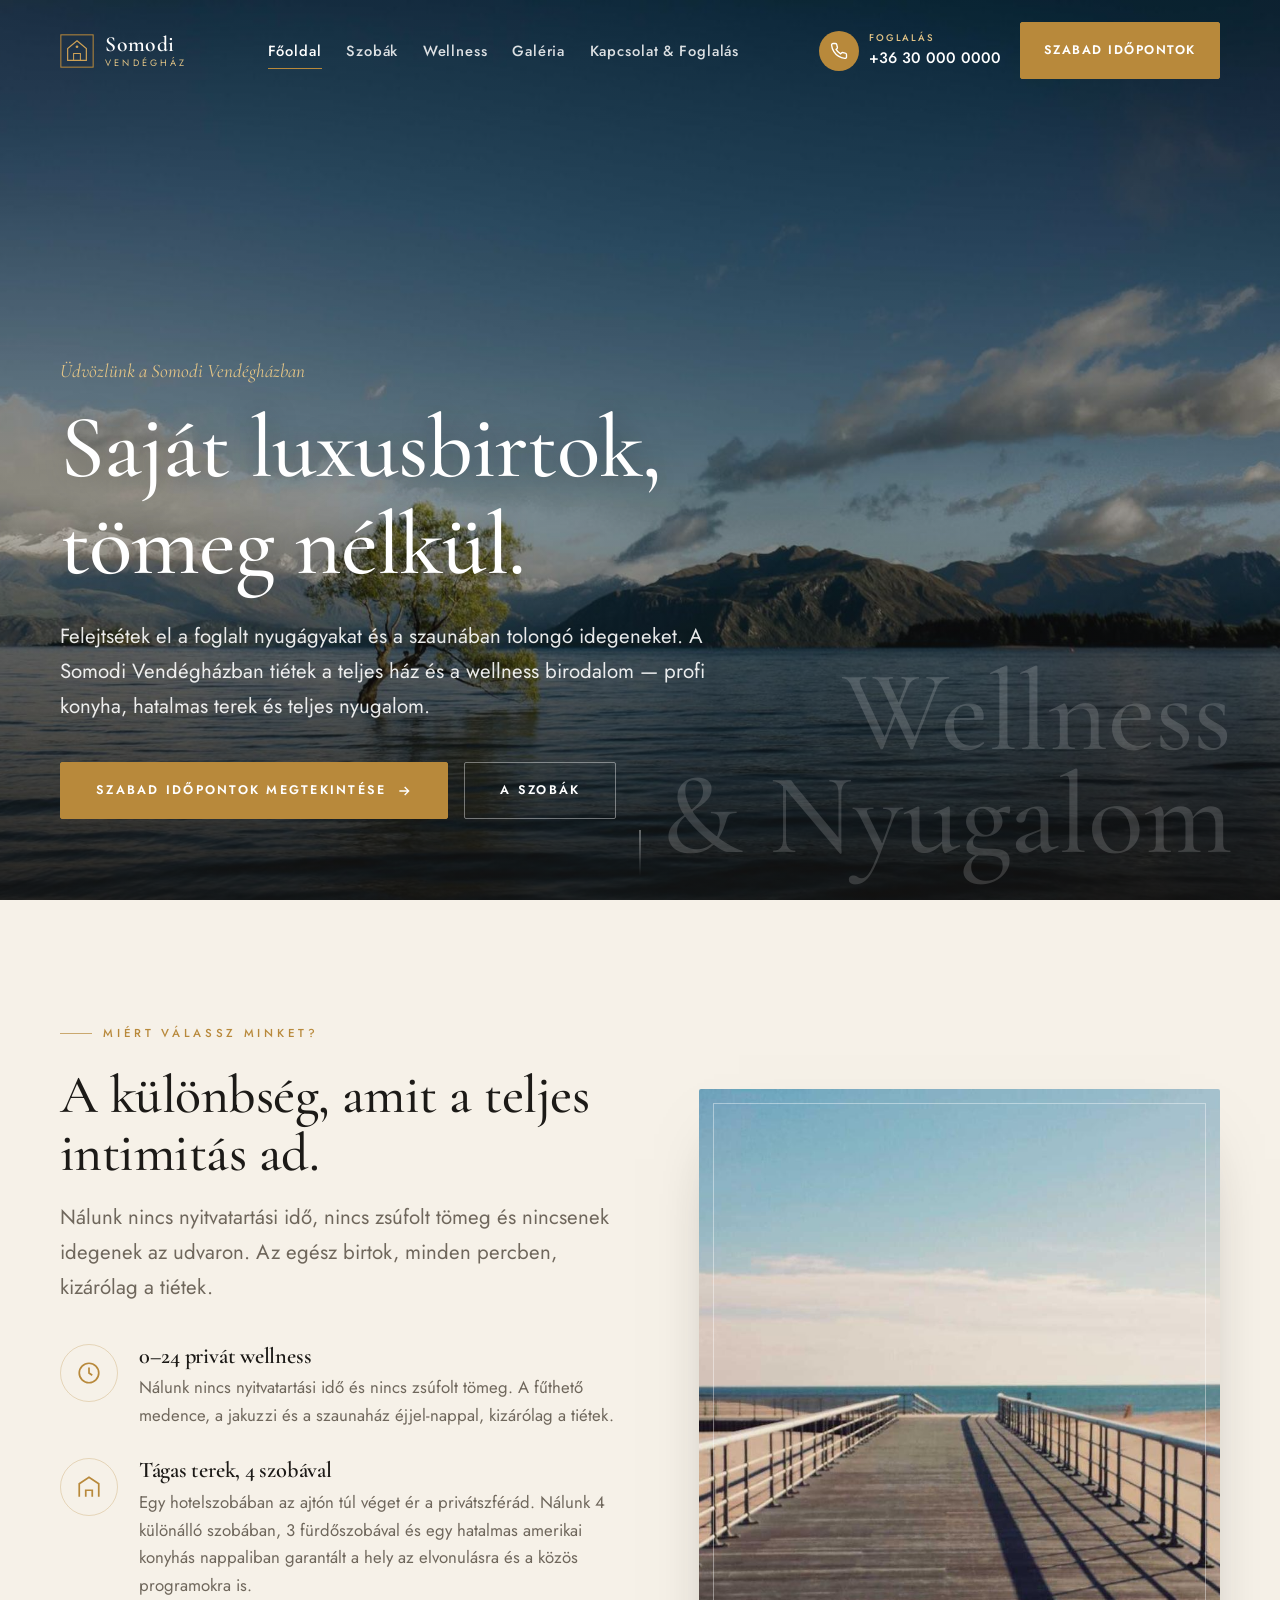
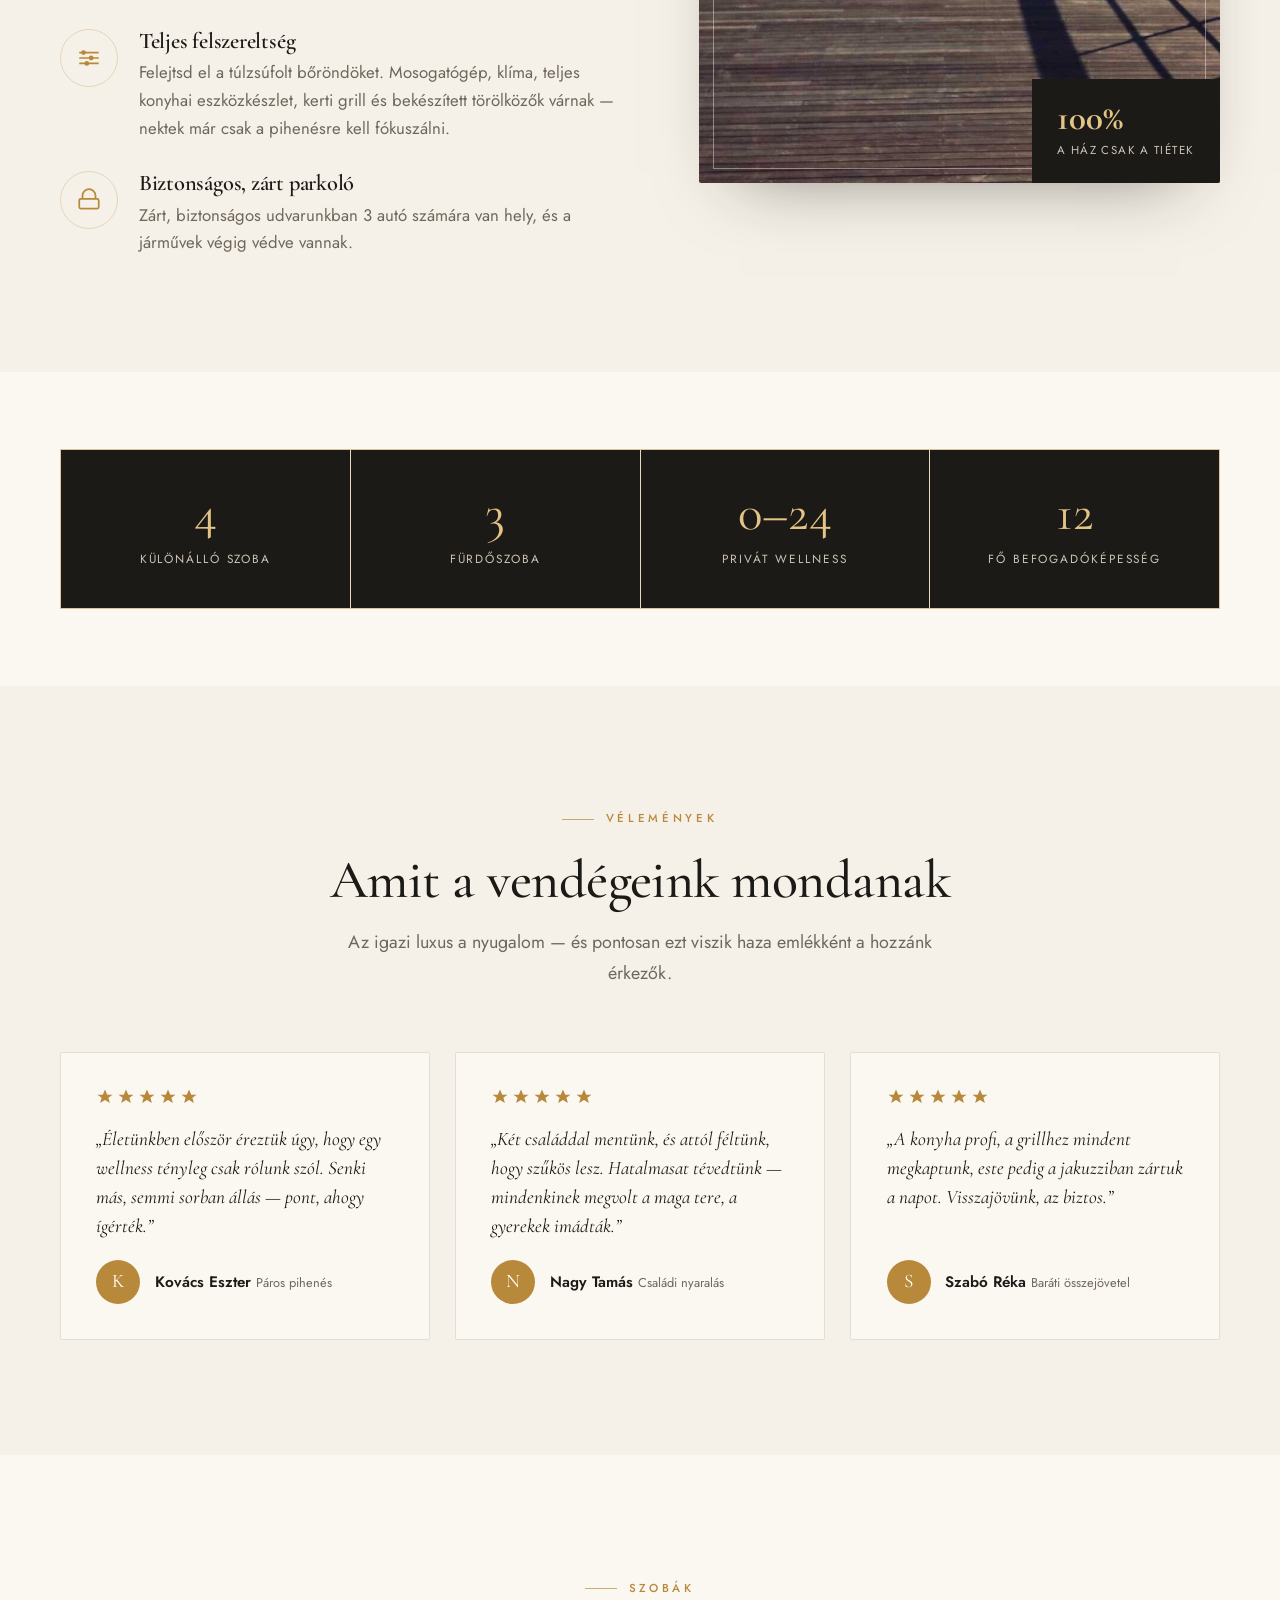
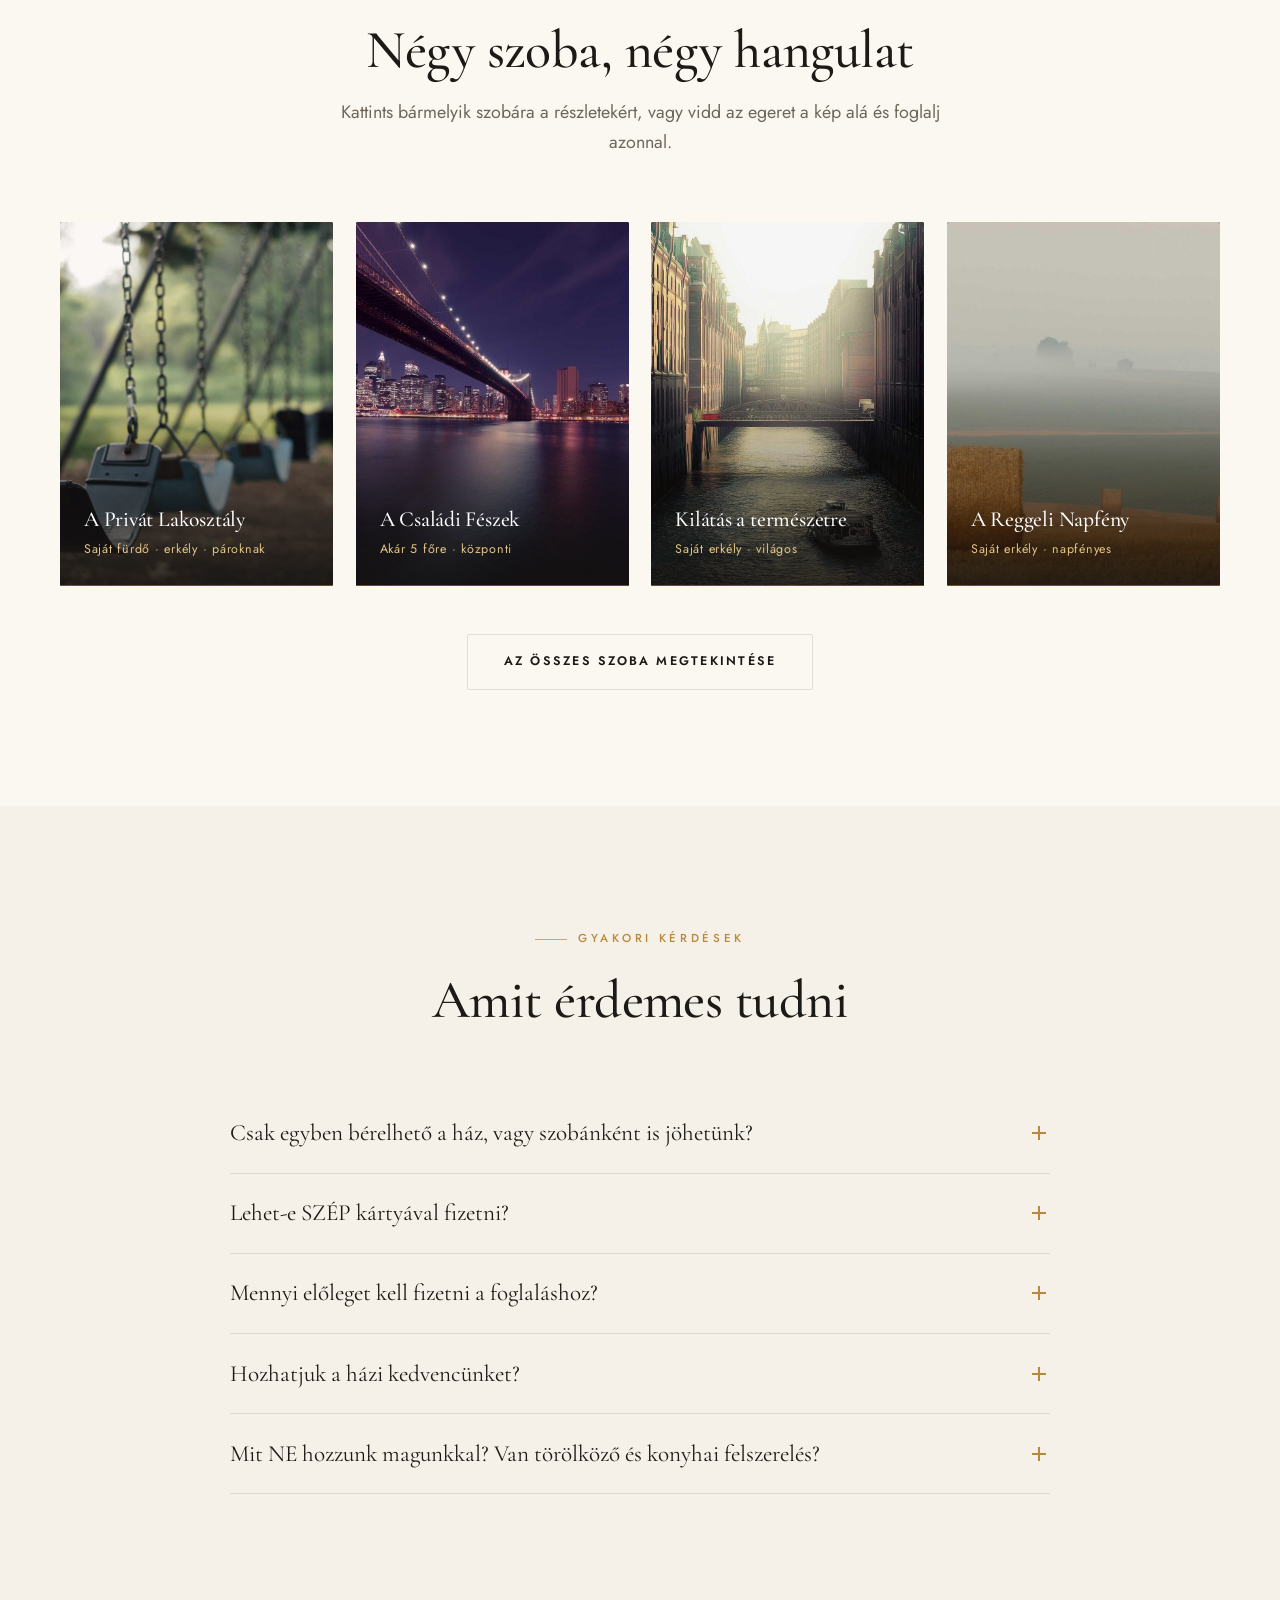
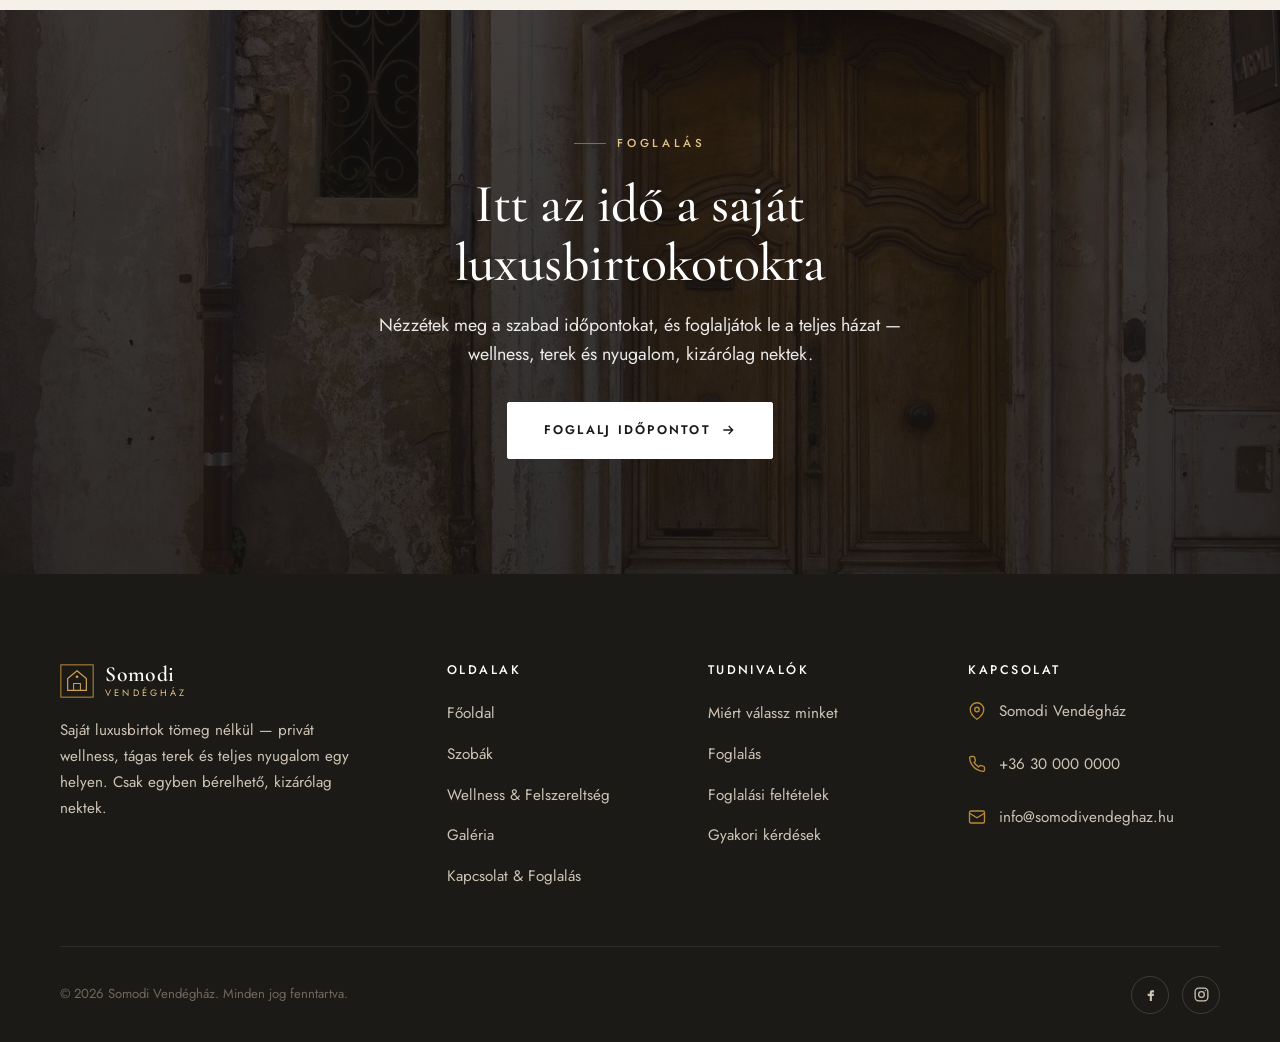
==== commit 2874ee2d: "Árak teljes eltávolítása - Kapcsolat oldal: az "Áraink" szekció (táblázat + kedvezmény-megjegyzés) t" ====
--- a/index.html
+++ b/index.html
@@ -29,7 +29,6 @@
     "description": "Privát luxus vendégház teljes wellness birodalommal — fűthető medence, jakuzzi, szaunaház, 4 szoba. Csak egyben bérelhető.",
     "url": "https://somodivendeghaz.hu/",
     "telephone": "+36 30 000 0000",
-    "priceRange": "120.000 Ft – 550.000 Ft / éj",
     "petsAllowed": false,
     "numberOfRooms": 4,
     "amenityFeature": [
@@ -463,7 +462,7 @@
           <h4>Tudnivalók</h4>
           <ul>
             <li><a href="index.html#why">Miért válassz minket</a></li>
-            <li><a href="kapcsolat.html#araink">Áraink</a></li>
+            <li><a href="kapcsolat.html#foglalas">Foglalás</a></li>
             <li><a href="kapcsolat.html">Foglalási feltételek</a></li>
             <li><a href="index.html#faq">Gyakori kérdések</a></li>
           </ul>
--- a/css/style.css
+++ b/css/style.css
@@ -247,7 +247,8 @@
   display: flex;
   align-items: center;
   justify-content: space-between;
-  gap: 2rem;
+  gap: clamp(1rem, 2.5vw, 2rem);
+  flex-wrap: nowrap;
 }
 .brand {
   display: flex;
@@ -284,13 +285,15 @@
 .nav__menu {
   display: flex;
   align-items: center;
-  gap: clamp(1.2rem, 2.4vw, 2.4rem);
+  flex-wrap: nowrap;
+  gap: clamp(0.9rem, 1.9vw, 2.2rem);
 }
 .nav__link {
   position: relative;
   font-size: 0.92rem;
   font-weight: 500;
-  letter-spacing: 0.08em;
+  letter-spacing: 0.06em;
+  white-space: nowrap;
   color: rgba(255,255,255,0.85);
   padding-block: 0.4rem;
   transition: color var(--transition);
@@ -314,7 +317,8 @@
 .nav__right {
   display: flex;
   align-items: center;
-  gap: 1.4rem;
+  flex-wrap: nowrap;
+  gap: clamp(0.8rem, 1.5vw, 1.4rem);
 }
 .nav__phone {
   display: flex;
@@ -323,6 +327,7 @@
   color: #fff;
   font-size: 0.95rem;
   font-weight: 500;
+  white-space: nowrap;
 }
 .nav__phone-icon {
   display: grid;
@@ -341,7 +346,12 @@
   text-transform: uppercase;
   color: var(--color-gold-soft);
 }
-.nav__cta { display: inline-flex; }
+.nav__cta {
+  display: inline-flex;
+  white-space: nowrap;
+  padding-inline: clamp(1.1rem, 1.8vw, 2.2rem);
+  letter-spacing: 0.12em;
+}
 
 /* Hamburger */
 .nav__toggle {
@@ -946,65 +956,6 @@
 .lightbox__close svg, .lightbox__nav svg { width: 24px; height: 24px; }
 .lightbox__nav--prev { left: 1.5rem; top: 50%; transform: translateY(-50%); }
 .lightbox__nav--next { right: 1.5rem; top: 50%; transform: translateY(-50%); }
-
-/* ==========================================================================
-   ÁRTÁBLÁZAT
-   ========================================================================== */
-.price-wrap { max-width: 980px; margin-inline: auto; }
-.price-table {
-  width: 100%;
-  border-collapse: collapse;
-  background: var(--color-paper);
-  box-shadow: var(--shadow-soft);
-  overflow: hidden;
-  border-radius: var(--radius);
-}
-.price-table thead th {
-  background: var(--color-ink);
-  color: #fff;
-  font-family: var(--font-body);
-  font-size: 0.74rem;
-  font-weight: 600;
-  letter-spacing: 0.08em;
-  text-transform: uppercase;
-  padding: 1.3rem 1rem;
-  text-align: center;
-}
-.price-table thead th:first-child { text-align: left; padding-left: 1.6rem; }
-.price-table tbody td {
-  padding: 1.15rem 1rem;
-  text-align: center;
-  border-bottom: 1px solid var(--color-line-light);
-  font-size: 1.02rem;
-  color: var(--color-text);
-}
-.price-table tbody tr:last-child td { border-bottom: none; }
-.price-table tbody tr:nth-child(even) { background: var(--color-cream); }
-.price-table tbody td:first-child {
-  text-align: left;
-  padding-left: 1.6rem;
-  font-family: var(--font-display);
-  font-size: 1.2rem;
-  font-weight: 600;
-  color: var(--color-ink);
-}
-.price-table .amount { font-weight: 500; }
-.price-table .amount span { font-size: 0.78rem; color: var(--color-text-muted); }
-
-.price-note {
-  margin-top: 1.8rem;
-  background: linear-gradient(120deg, var(--color-ink), var(--color-charcoal));
-  color: #fff;
-  padding: 1.6rem 2rem;
-  border-radius: var(--radius);
-  border-left: 3px solid var(--color-gold);
-  display: flex;
-  align-items: center;
-  gap: 1.2rem;
-}
-.price-note svg { width: 34px; height: 34px; color: var(--color-gold-soft); flex-shrink: 0; }
-.price-note strong { color: var(--color-gold-soft); }
-.price-note p { color: rgba(255,255,255,0.92); margin: 0; font-size: 1.05rem; line-height: 1.6; }
 
 /* ==========================================================================
    KAPCSOLAT
@@ -1349,10 +1300,5 @@
   .gallery-grid { grid-template-columns: repeat(2, 1fr); grid-auto-rows: 180px; }
   .gallery-item--tall { grid-row: span 1; }
   .form-row { grid-template-columns: 1fr; }
-  .price-table { font-size: 0.85rem; }
-  .price-table thead th,
-  .price-table tbody td { padding: 0.8rem 0.5rem; }
-  .price-table tbody td:first-child { font-size: 1rem; padding-left: 0.8rem; }
-  .price-table thead th:first-child { padding-left: 0.8rem; }
   .cta-band h2 { font-size: 2rem; }
 }
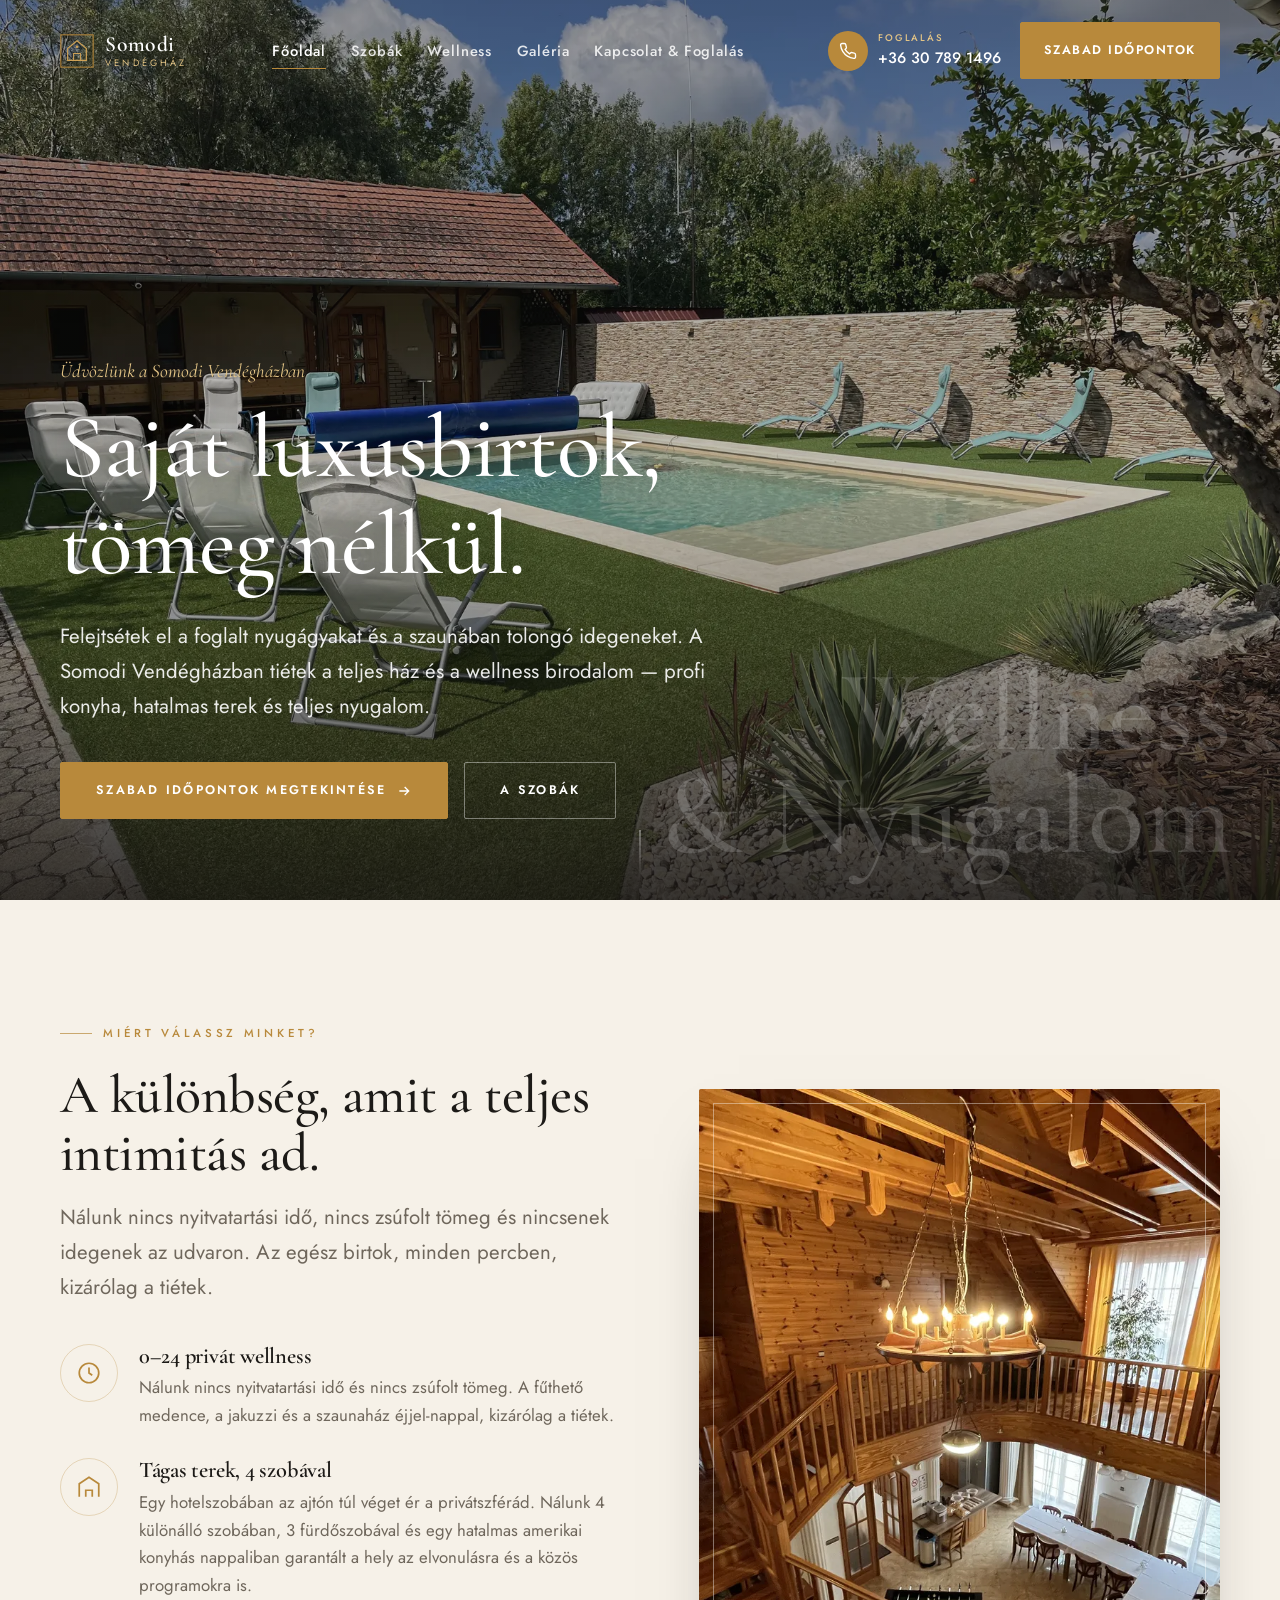
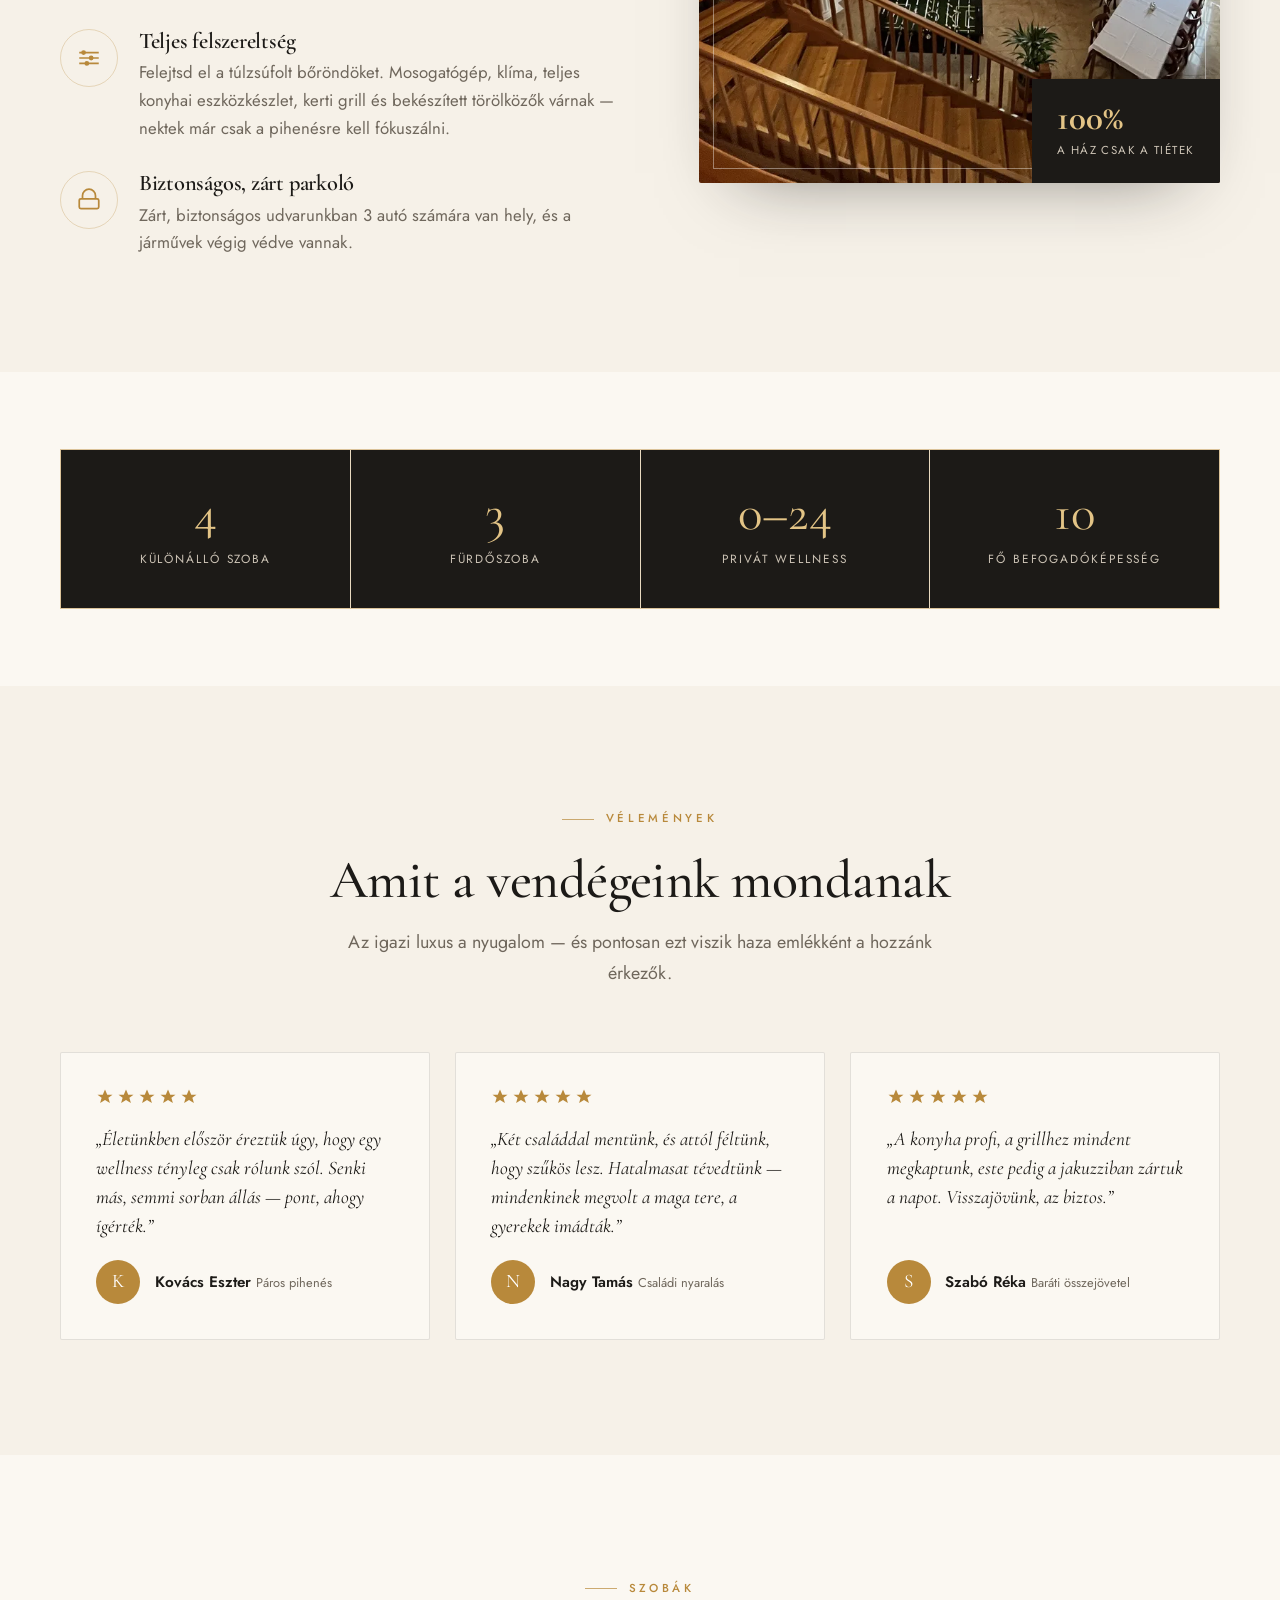
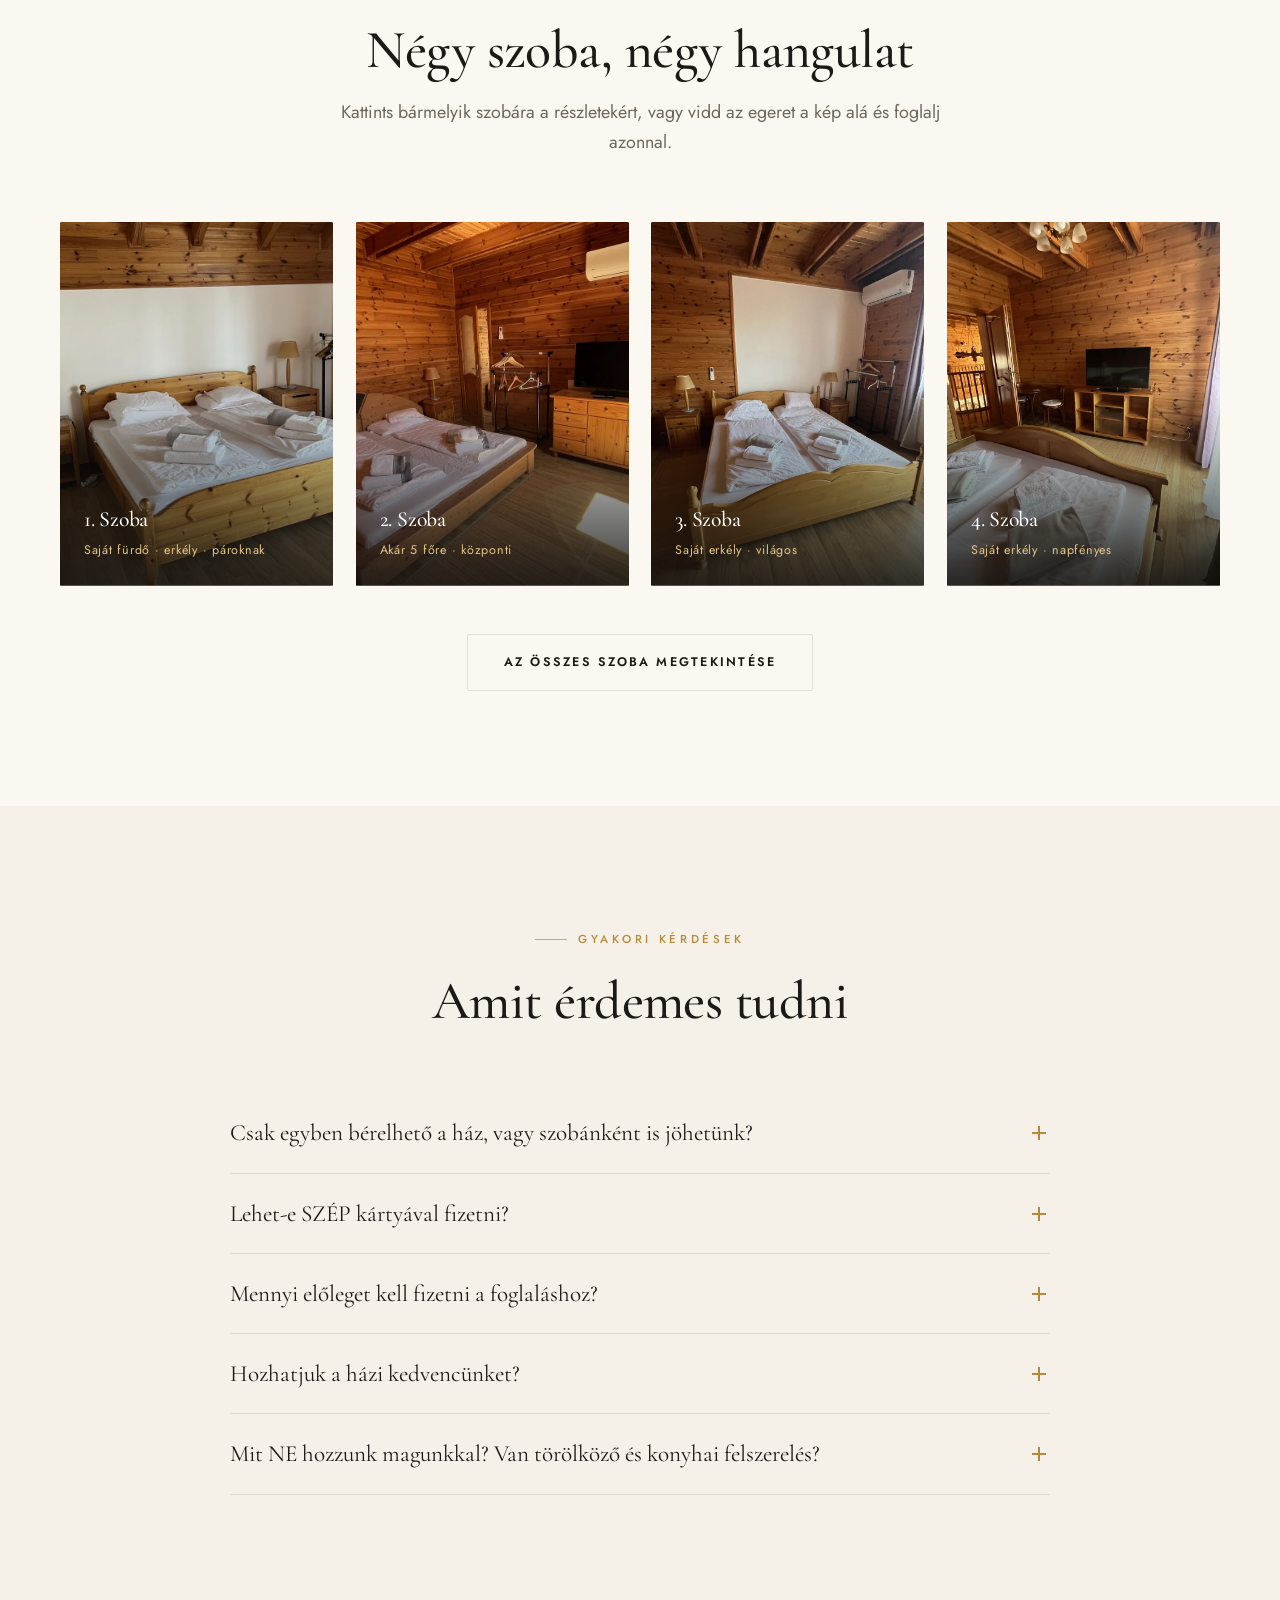
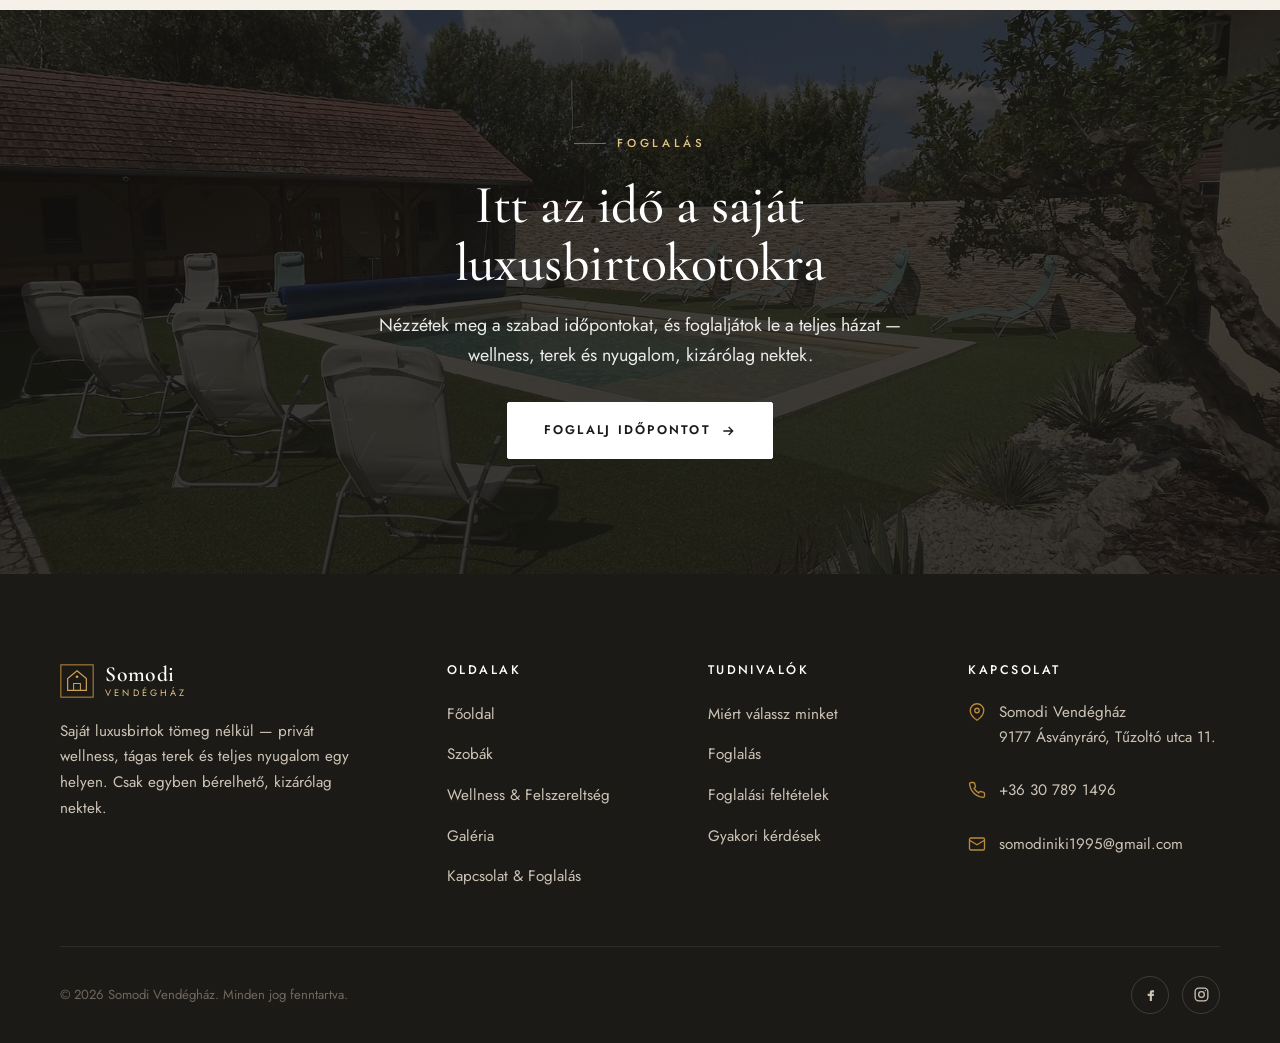
==== commit aa0e8e11: "Valódi fotók (HEIC→WebP) és tényleges tartalom beépítése - 38 demó placeholder JPG cseréje a Somodi " ====
--- a/index.html
+++ b/index.html
@@ -28,7 +28,15 @@
     "name": "Somodi Vendégház",
     "description": "Privát luxus vendégház teljes wellness birodalommal — fűthető medence, jakuzzi, szaunaház, 4 szoba. Csak egyben bérelhető.",
     "url": "https://somodivendeghaz.hu/",
-    "telephone": "+36 30 000 0000",
+    "telephone": "+36 30 789 1496",
+    "email": "somodiniki1995@gmail.com",
+    "address": {
+      "@type": "PostalAddress",
+      "streetAddress": "Tűzoltó utca 11.",
+      "addressLocality": "Ásványráró",
+      "postalCode": "9177",
+      "addressCountry": "HU"
+    },
     "petsAllowed": false,
     "numberOfRooms": 4,
     "amenityFeature": [
@@ -69,13 +77,13 @@
         </ul>
 
         <div class="nav__right">
-          <a class="nav__phone" href="tel:+36300000000">
+          <a class="nav__phone" href="tel:+36307891496">
             <span class="nav__phone-icon">
               <svg viewBox="0 0 24 24" fill="none" stroke="#fff" stroke-width="1.8" aria-hidden="true"><path d="M22 16.92v3a2 2 0 0 1-2.18 2 19.79 19.79 0 0 1-8.63-3.07 19.5 19.5 0 0 1-6-6 19.79 19.79 0 0 1-3.07-8.67A2 2 0 0 1 4.11 2h3a2 2 0 0 1 2 1.72c.13.96.36 1.9.7 2.81a2 2 0 0 1-.45 2.11L8.09 9.91a16 16 0 0 0 6 6l1.27-1.27a2 2 0 0 1 2.11-.45c.91.34 1.85.57 2.81.7A2 2 0 0 1 22 16.92z"/></svg>
             </span>
             <span>
               <small>Foglalás</small>
-              +36 30 000 0000
+              +36 30 789 1496
             </span>
           </a>
           <a class="btn nav__cta" href="kapcsolat.html">Szabad időpontok</a>
@@ -91,18 +99,18 @@
   <main id="main">
 
     <!-- ============ HERO ============ -->
-    <!-- BANNER KÉP: cseréld le a images/banner.jpg-t a Drive-on lévő banner képre:
+    <!-- BANNER KÉP: cseréld le a images/banner.webp-t a Drive-on lévő banner képre:
          https://drive.google.com/file/d/1N90hyTLethOFcs1V2Kb7SJ3IzNg9wysy/view
          Videós verzió (ha működik) — tedd be images/banner.mp4 néven, és lásd a kommentet lent:
          https://drive.google.com/file/d/1Jy0cpNAXoJgJlc_6XEiCQl7OhfMCbz3m/view -->
     <section class="hero">
       <div class="hero__media">
         <!-- VIDEÓS VERZIÓ (ha lesz banner.mp4, töröld az alábbi <div>-et és vedd ki a kommentből):
-        <video autoplay muted loop playsinline poster="images/banner.jpg">
+        <video autoplay muted loop playsinline poster="images/banner.webp">
           <source src="images/banner.mp4" type="video/mp4" />
         </video>
         -->
-        <img src="images/banner.jpg" alt="Somodi Vendégház — a birtok látképe" loading="eager" style="width:100%;height:100%;object-fit:cover">
+        <img src="images/banner.webp" alt="Somodi Vendégház — a birtok látképe" loading="eager" style="width:100%;height:100%;object-fit:cover">
       </div>
 
       <div class="hero__inner">
@@ -188,10 +196,10 @@
 
           <!-- USP-k melletti kép:
                https://drive.google.com/file/d/1cHY6IqRtOA0Nfx0khYmYMJu941ZuEl2G/view
-               cseréld: images/why-us.jpg -->
+               cseréld: images/why-us.webp -->
           <div class="reveal" data-delay="1">
             <div class="media-frame media-frame--tall">
-              <img src="images/why-us.jpg" alt="A Somodi Vendégház belső tere" loading="lazy" style="aspect-ratio:3/4;width:100%;height:100%;object-fit:cover">
+              <img src="images/why-us.webp" alt="A Somodi Vendégház belső tere" loading="lazy" style="aspect-ratio:3/4;width:100%;height:100%;object-fit:cover">
               <div class="media-badge">
                 <strong>100%</strong>
                 <span>A ház csak a tiétek</span>
@@ -209,7 +217,7 @@
           <div class="stat"><div class="stat__num">4</div><div class="stat__label">Különálló szoba</div></div>
           <div class="stat"><div class="stat__num">3</div><div class="stat__label">Fürdőszoba</div></div>
           <div class="stat"><div class="stat__num">0–24</div><div class="stat__label">Privát wellness</div></div>
-          <div class="stat"><div class="stat__num">12</div><div class="stat__label">Fő befogadóképesség</div></div>
+          <div class="stat"><div class="stat__num">10</div><div class="stat__label">Fő befogadóképesség</div></div>
         </div>
       </div>
     </section>
@@ -291,49 +299,49 @@
         </div>
 
         <div class="rooms-grid">
-          <!-- Szoba 1 kép: https://drive.google.com/file/d/12CC8gwt34YwMsXQFuTXolPzZhEGEuRLu/view → images/szoba-1.jpg -->
+          <!-- Szoba 1 kép: https://drive.google.com/file/d/12CC8gwt34YwMsXQFuTXolPzZhEGEuRLu/view → images/szoba-1.webp -->
           <article class="room-card reveal">
-            <a href="szobak.html#szoba-1" class="room-card__media" aria-label="A Privát Lakosztály — részletek">
-              <img src="images/szoba-1.jpg" alt="A Privát Lakosztály" loading="lazy" style="width:100%;height:100%;object-fit:cover">
+            <a href="szobak.html#szoba-1" class="room-card__media" aria-label="1. Szoba — részletek">
+              <img src="images/szoba-1.webp" alt="1. Szoba" loading="lazy" style="width:100%;height:100%;object-fit:cover">
             </a>
             <div class="room-card__body">
-              <h3 class="room-card__name">A Privát Lakosztály</h3>
+              <h3 class="room-card__name">1. Szoba</h3>
               <span class="room-card__meta">Saját fürdő · erkély · pároknak</span>
             </div>
             <a href="kapcsolat.html" class="room-card__cta">Foglalj most</a>
           </article>
 
-          <!-- Szoba 2 kép: https://drive.google.com/file/d/1Mq5MpwJXc_gtd-GR7HJLnpLd6Gd6yd5r/view → images/szoba-2.jpg -->
+          <!-- Szoba 2 kép: https://drive.google.com/file/d/1Mq5MpwJXc_gtd-GR7HJLnpLd6Gd6yd5r/view → images/szoba-2.webp -->
           <article class="room-card reveal" data-delay="1">
-            <a href="szobak.html#szoba-2" class="room-card__media" aria-label="A Családi Fészek — részletek">
-              <img src="images/szoba-2.jpg" alt="A Családi Fészek" loading="lazy" style="width:100%;height:100%;object-fit:cover">
+            <a href="szobak.html#szoba-2" class="room-card__media" aria-label="2. Szoba — részletek">
+              <img src="images/szoba-2.webp" alt="2. Szoba" loading="lazy" style="width:100%;height:100%;object-fit:cover">
             </a>
             <div class="room-card__body">
-              <h3 class="room-card__name">A Családi Fészek</h3>
+              <h3 class="room-card__name">2. Szoba</h3>
               <span class="room-card__meta">Akár 5 főre · központi</span>
             </div>
             <a href="kapcsolat.html" class="room-card__cta">Foglalj most</a>
           </article>
 
-          <!-- Szoba 3 kép: https://drive.google.com/file/d/1jsSLeWtIkiDO9dW409vxaa1BQgB6o8Je/view → images/szoba-3.jpg -->
+          <!-- Szoba 3 kép: https://drive.google.com/file/d/1jsSLeWtIkiDO9dW409vxaa1BQgB6o8Je/view → images/szoba-3.webp -->
           <article class="room-card reveal" data-delay="2">
-            <a href="szobak.html#szoba-3" class="room-card__media" aria-label="Kilátás a természetre — részletek">
-              <img src="images/szoba-3.jpg" alt="Kilátás a természetre szoba" loading="lazy" style="width:100%;height:100%;object-fit:cover">
+            <a href="szobak.html#szoba-3" class="room-card__media" aria-label="3. Szoba — részletek">
+              <img src="images/szoba-3.webp" alt="3. Szoba" loading="lazy" style="width:100%;height:100%;object-fit:cover">
             </a>
             <div class="room-card__body">
-              <h3 class="room-card__name">Kilátás a természetre</h3>
+              <h3 class="room-card__name">3. Szoba</h3>
               <span class="room-card__meta">Saját erkély · világos</span>
             </div>
             <a href="kapcsolat.html" class="room-card__cta">Foglalj most</a>
           </article>
 
-          <!-- Szoba 4 kép: https://drive.google.com/file/d/1Zj0uNdGZeeuWdmy4hSaDtS43YXHFZbYm/view → images/szoba-4.jpg -->
+          <!-- Szoba 4 kép: https://drive.google.com/file/d/1Zj0uNdGZeeuWdmy4hSaDtS43YXHFZbYm/view → images/szoba-4.webp -->
           <article class="room-card reveal" data-delay="3">
-            <a href="szobak.html#szoba-4" class="room-card__media" aria-label="A Reggeli Napfény — részletek">
-              <img src="images/szoba-4.jpg" alt="A Reggeli Napfény szoba" loading="lazy" style="width:100%;height:100%;object-fit:cover">
+            <a href="szobak.html#szoba-4" class="room-card__media" aria-label="4. Szoba — részletek">
+              <img src="images/szoba-4.webp" alt="4. Szoba" loading="lazy" style="width:100%;height:100%;object-fit:cover">
             </a>
             <div class="room-card__body">
-              <h3 class="room-card__name">A Reggeli Napfény</h3>
+              <h3 class="room-card__name">4. Szoba</h3>
               <span class="room-card__meta">Saját erkély · napfényes</span>
             </div>
             <a href="kapcsolat.html" class="room-card__cta">Foglalj most</a>
@@ -411,8 +419,8 @@
     <!-- ============ ZÁRÓ CTA ============ -->
     <section class="section cta-band">
       <div class="cta-band__media">
-        <!-- háttérkép: images/banner.jpg vagy bármely hangulatos kép -->
-        <img src="images/cta-bg.jpg" alt="Somodi Vendégház esti hangulatban" loading="lazy" style="width:100%;height:100%;object-fit:cover">
+        <!-- háttérkép: images/banner.webp vagy bármely hangulatos kép -->
+        <img src="images/cta-bg.webp" alt="Somodi Vendégház esti hangulatban" loading="lazy" style="width:100%;height:100%;object-fit:cover">
       </div>
       <div class="container">
         <span class="eyebrow eyebrow--center eyebrow--light reveal">Foglalás</span>
@@ -473,15 +481,15 @@
           <ul class="footer-contact">
             <li>
               <svg viewBox="0 0 24 24" fill="none" stroke="currentColor" stroke-width="1.8" aria-hidden="true"><path d="M21 10c0 7-9 13-9 13s-9-6-9-13a9 9 0 0 1 18 0z"/><circle cx="12" cy="10" r="3"/></svg>
-              <span>Somodi Vendégház<br><!-- TODO: pontos cím --></span>
+              <span>Somodi Vendégház<br>9177 Ásványráró, Tűzoltó utca 11.</span>
             </li>
             <li>
               <svg viewBox="0 0 24 24" fill="none" stroke="currentColor" stroke-width="1.8" aria-hidden="true"><path d="M22 16.92v3a2 2 0 0 1-2.18 2 19.79 19.79 0 0 1-8.63-3.07 19.5 19.5 0 0 1-6-6 19.79 19.79 0 0 1-3.07-8.67A2 2 0 0 1 4.11 2h3a2 2 0 0 1 2 1.72c.13.96.36 1.9.7 2.81a2 2 0 0 1-.45 2.11L8.09 9.91a16 16 0 0 0 6 6l1.27-1.27a2 2 0 0 1 2.11-.45c.91.34 1.85.57 2.81.7A2 2 0 0 1 22 16.92z"/></svg>
-              <a href="tel:+36300000000">+36 30 000 0000</a>
+              <a href="tel:+36307891496">+36 30 789 1496</a>
             </li>
             <li>
               <svg viewBox="0 0 24 24" fill="none" stroke="currentColor" stroke-width="1.8" aria-hidden="true"><rect x="2" y="4" width="20" height="16" rx="2"/><path d="m22 7-10 6L2 7"/></svg>
-              <a href="mailto:info@somodivendeghaz.hu">info@somodivendeghaz.hu</a>
+              <a href="mailto:somodiniki1995@gmail.com">somodiniki1995@gmail.com</a>
             </li>
           </ul>
         </div>
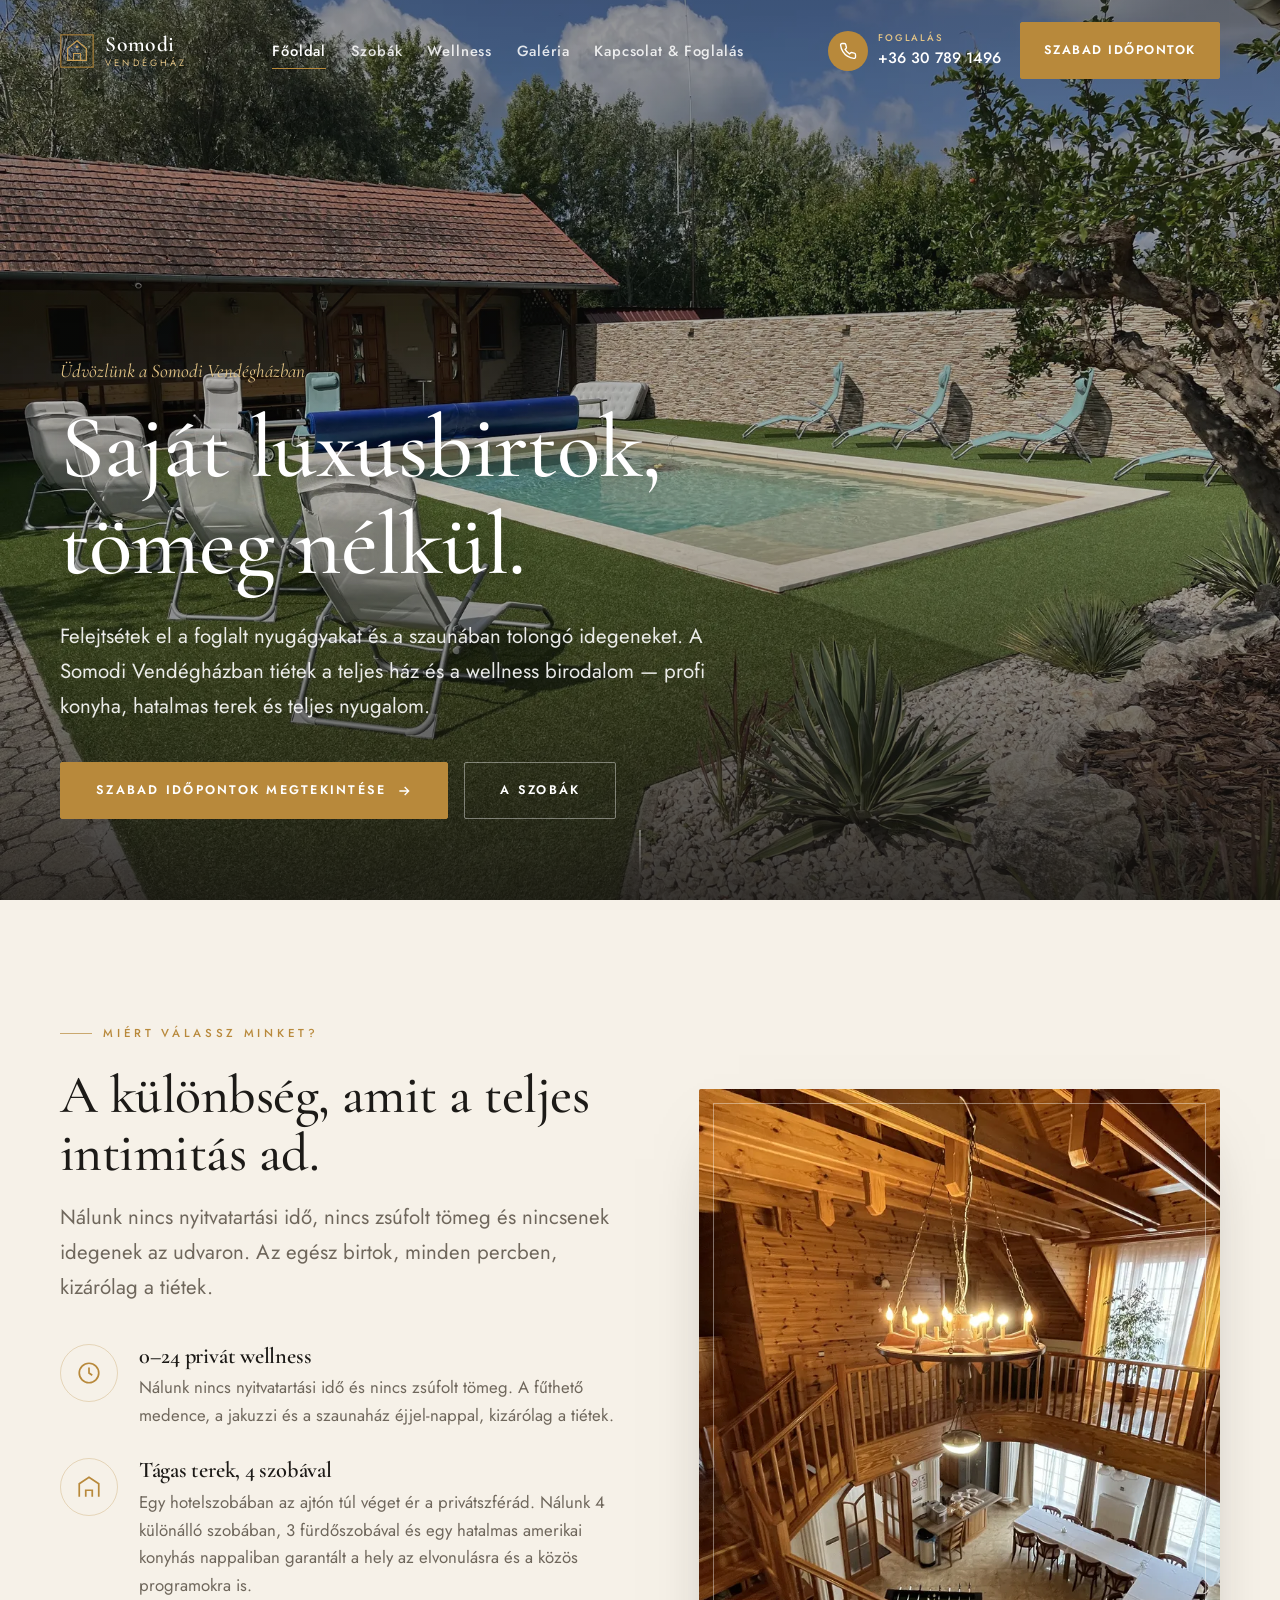
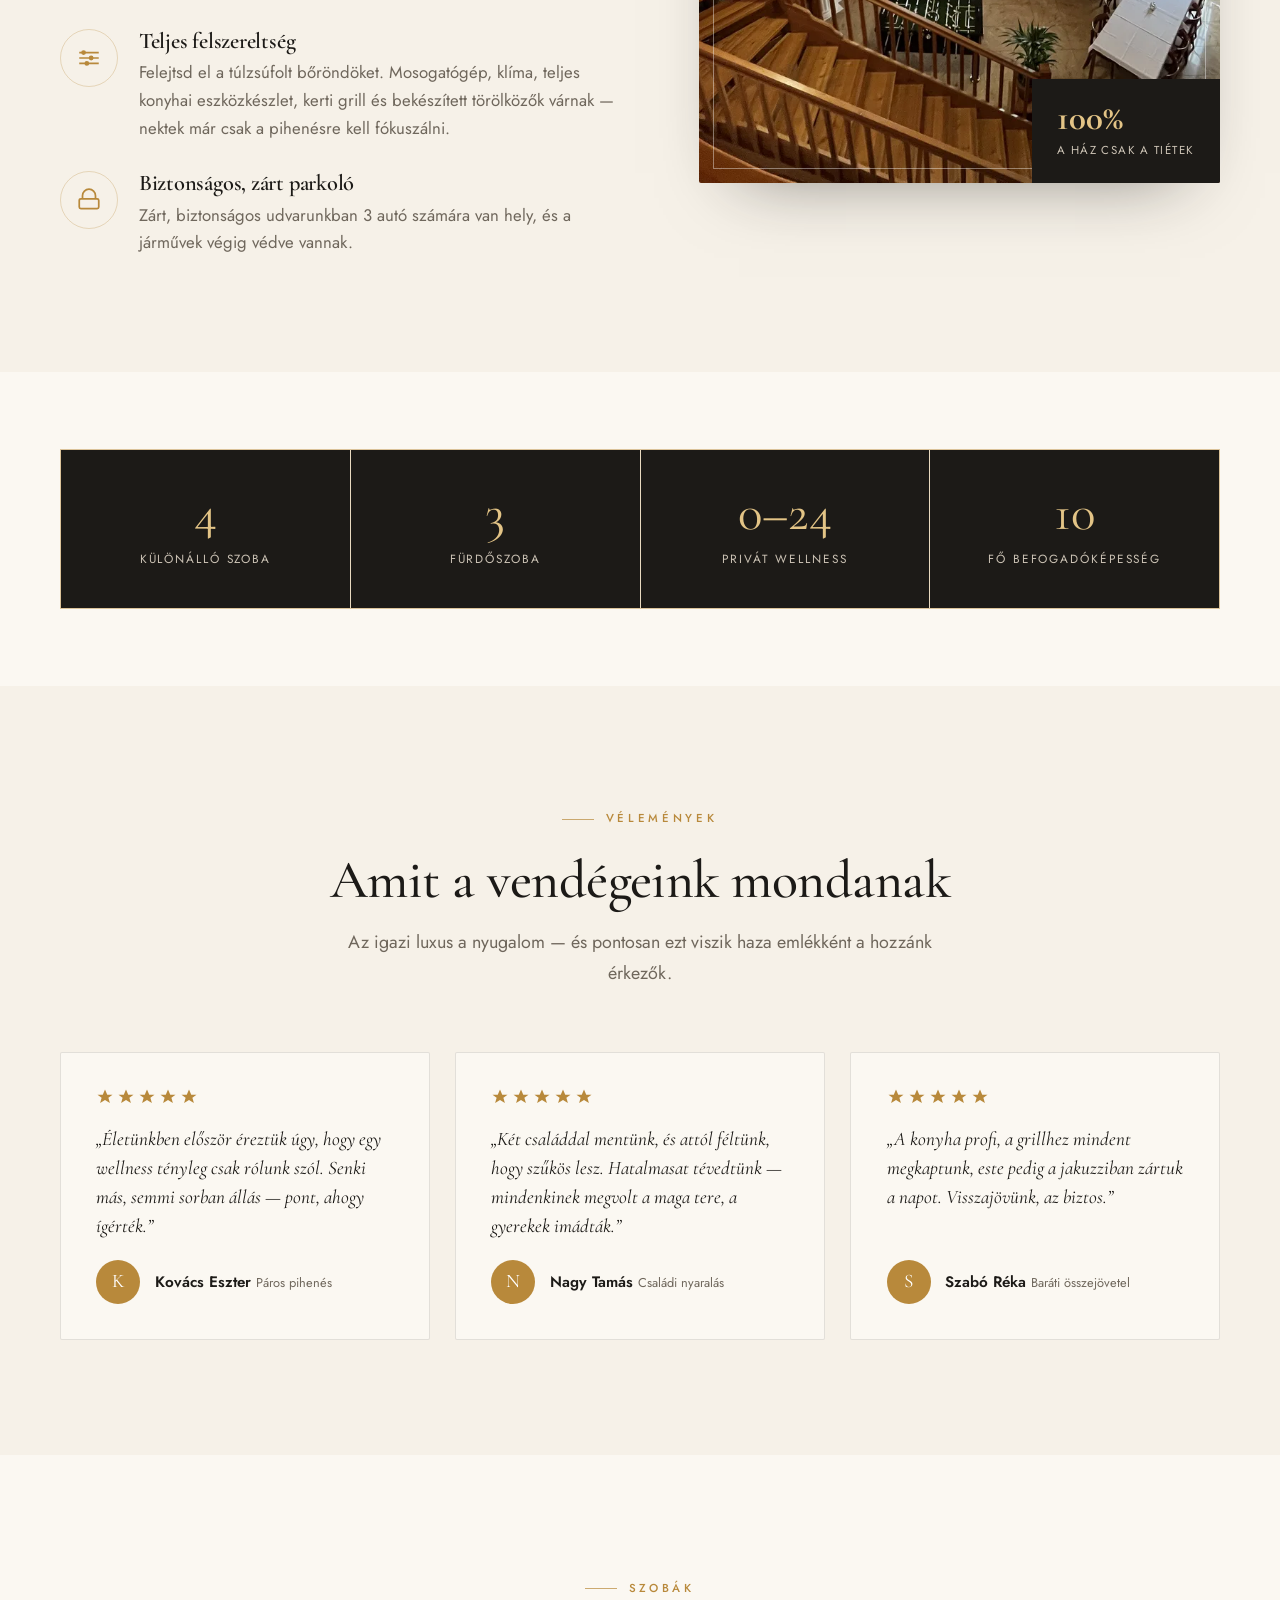
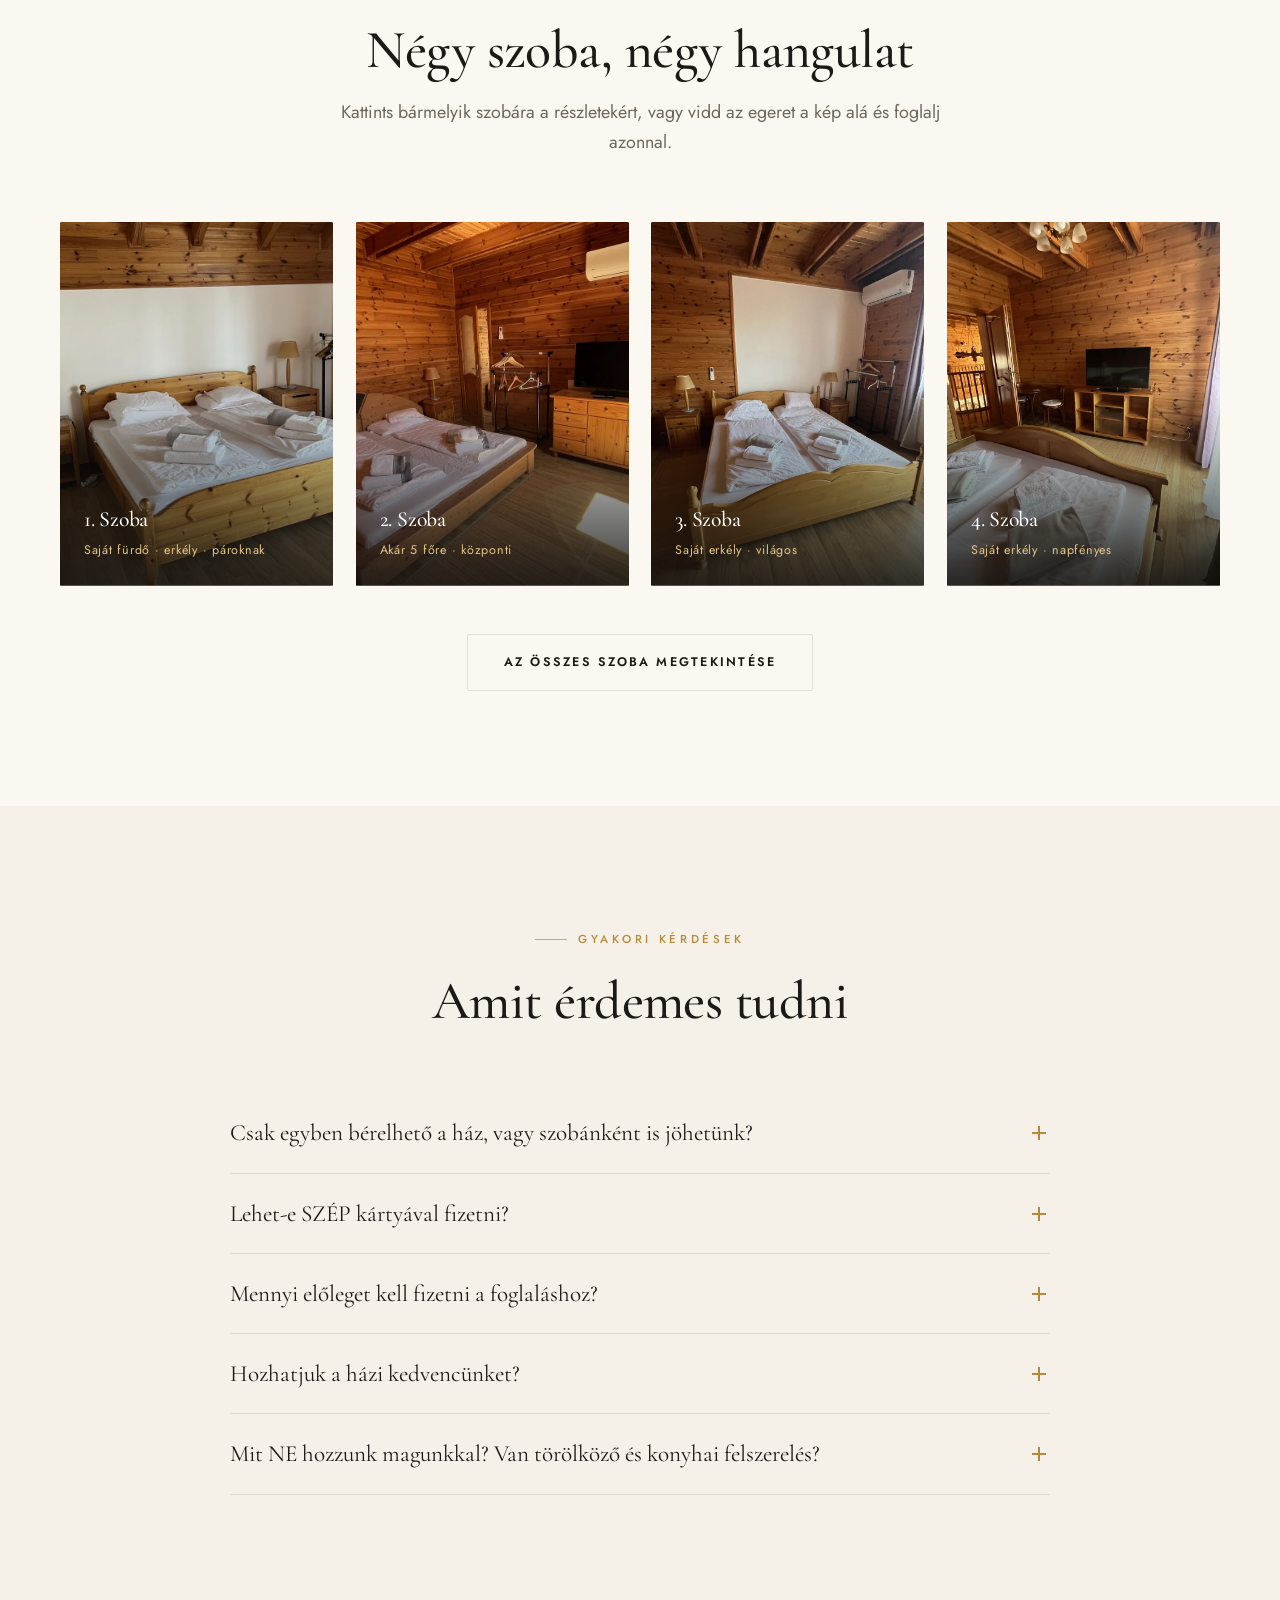
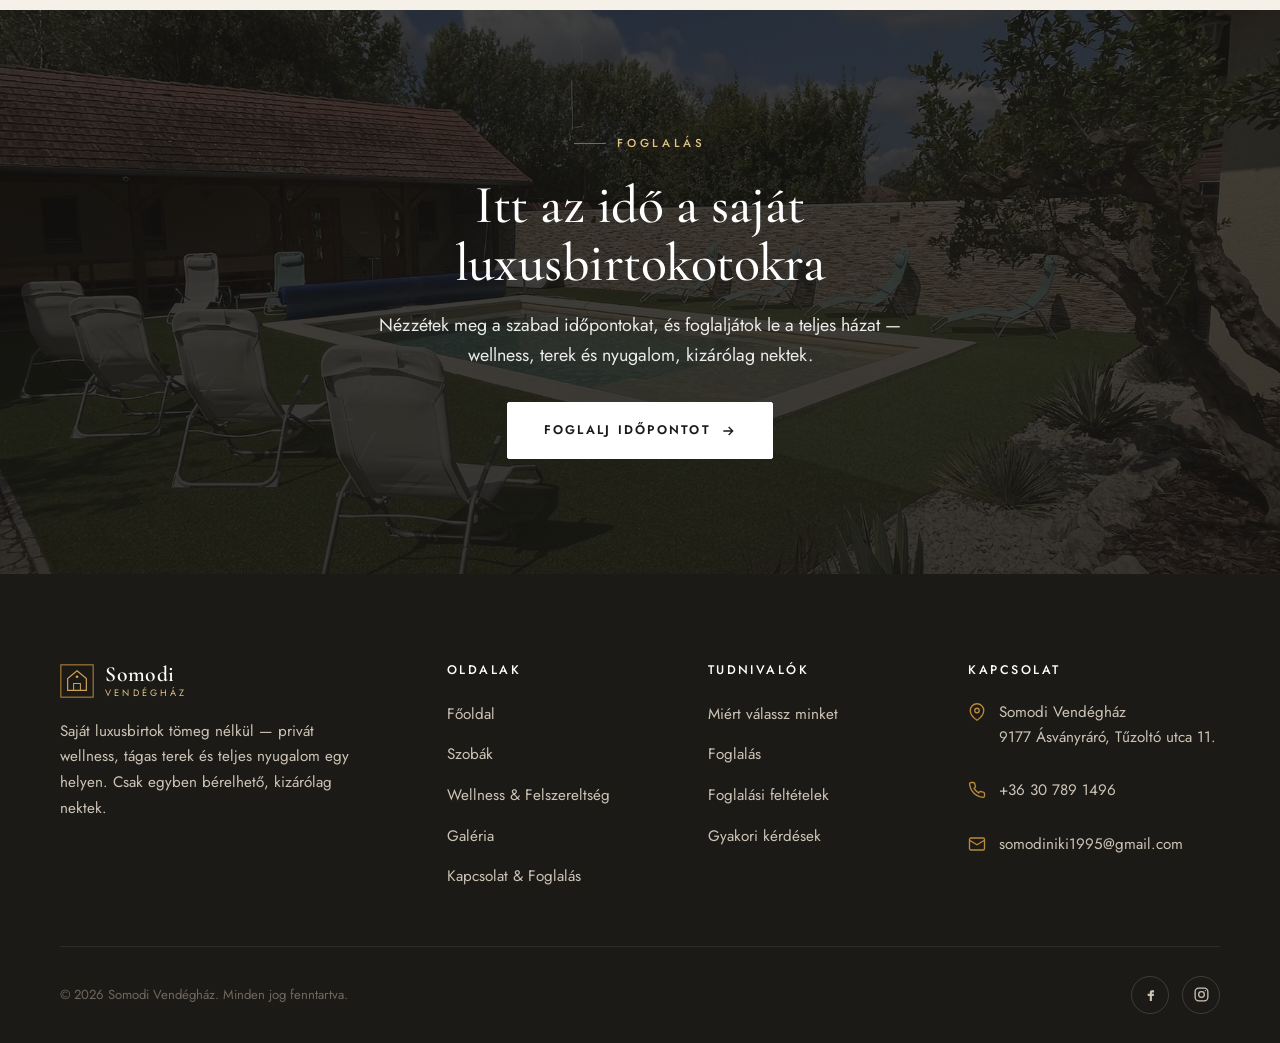
==== commit 483f3011: "Hero: a 'Wellness & Nyugalom' háttérfelirat eltávolítása Co-Authored-By: Claude Opus 4.8 (1M context" ====
--- a/index.html
+++ b/index.html
@@ -132,8 +132,6 @@
         </div>
       </div>
 
-      <span class="hero__ghost" aria-hidden="true">Wellness<br>&amp; Nyugalom</span>
-
       <a class="hero__scroll" href="#why" aria-label="Görgess lejjebb">
         <span class="hero__scroll-line"></span>
       </a>
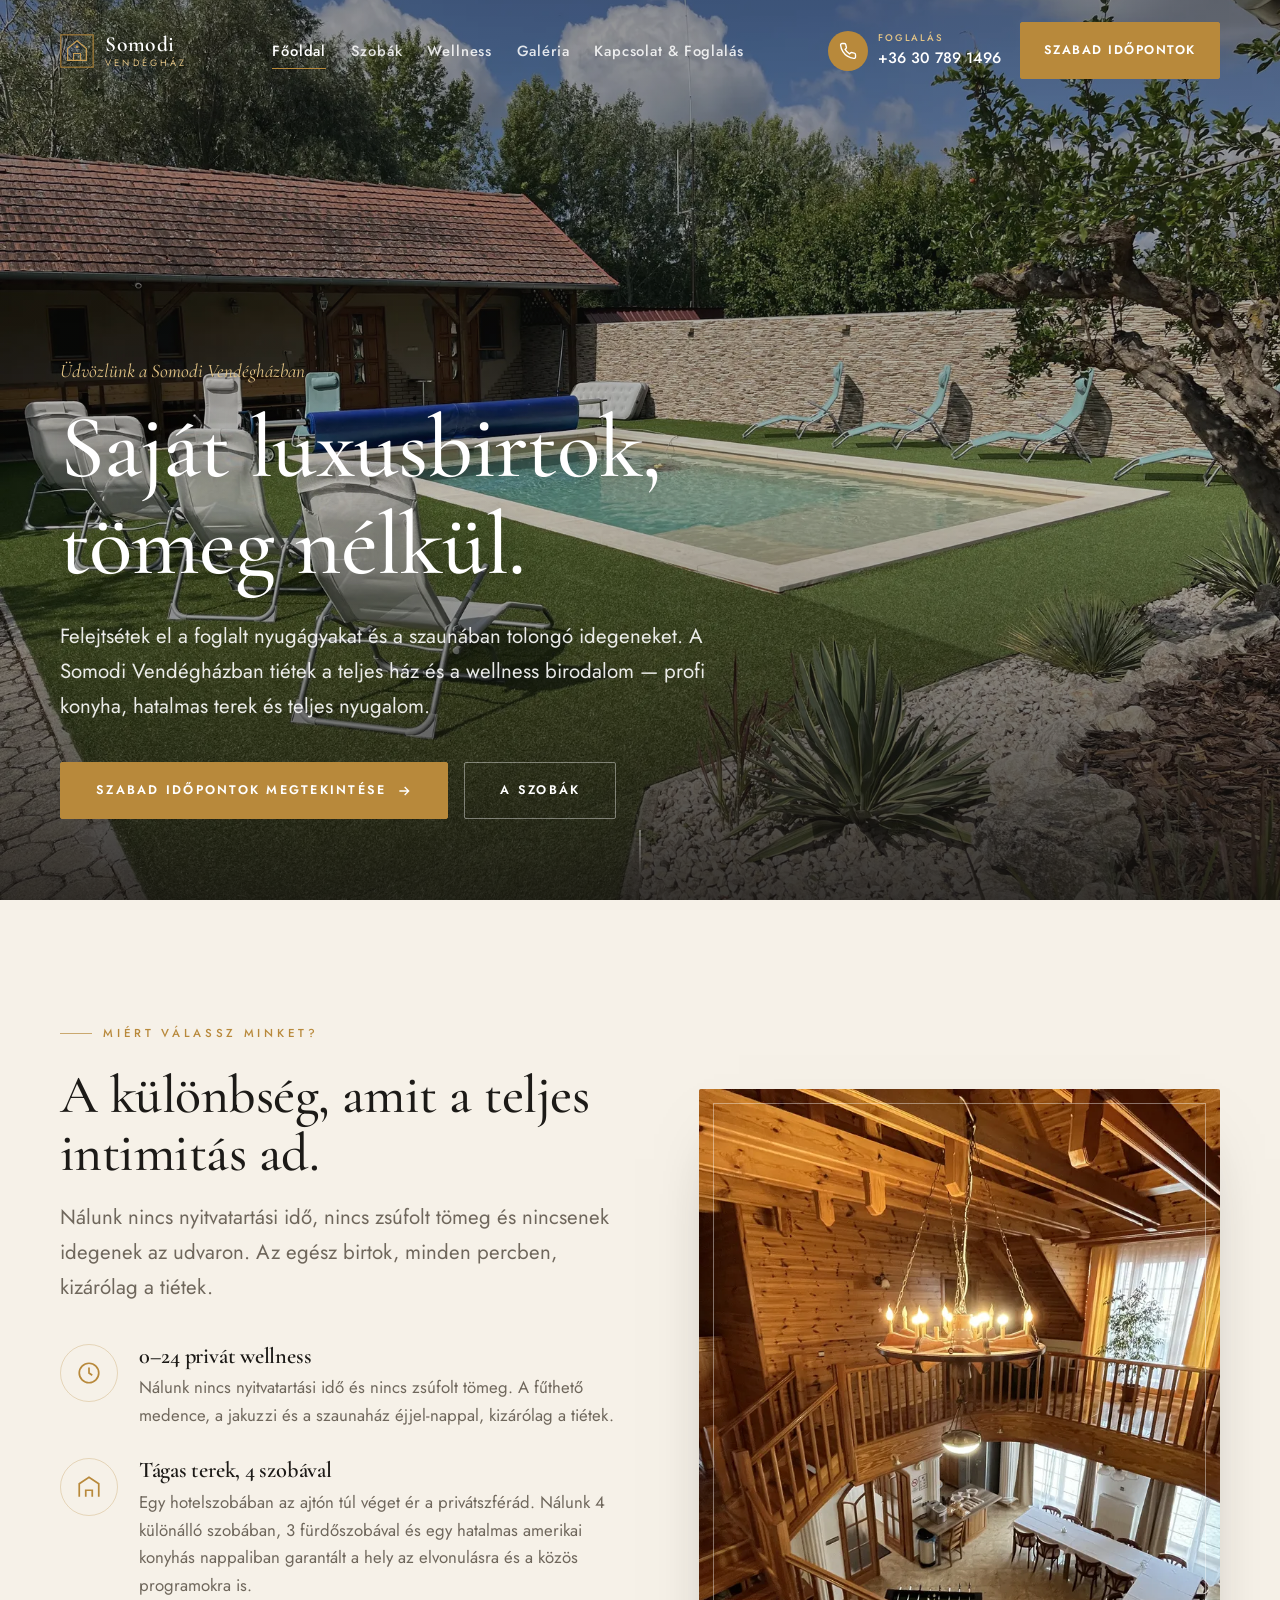
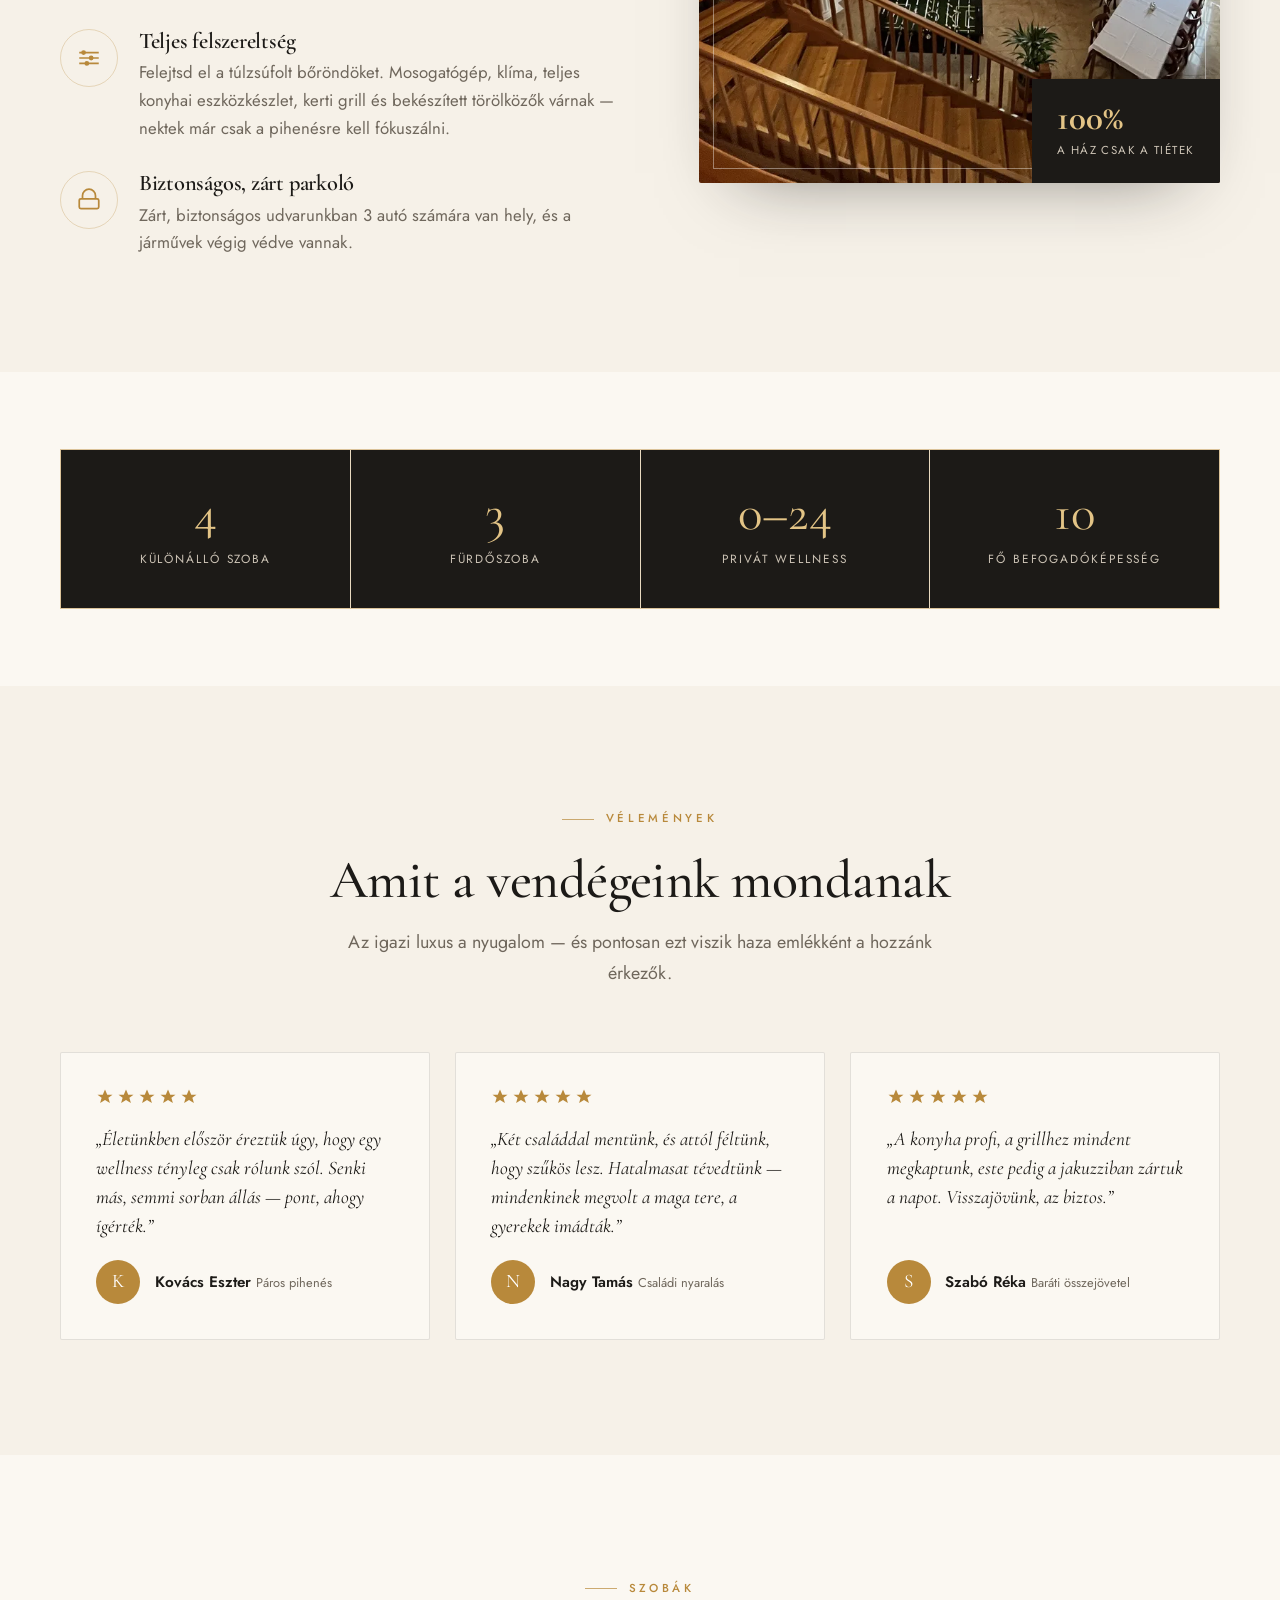
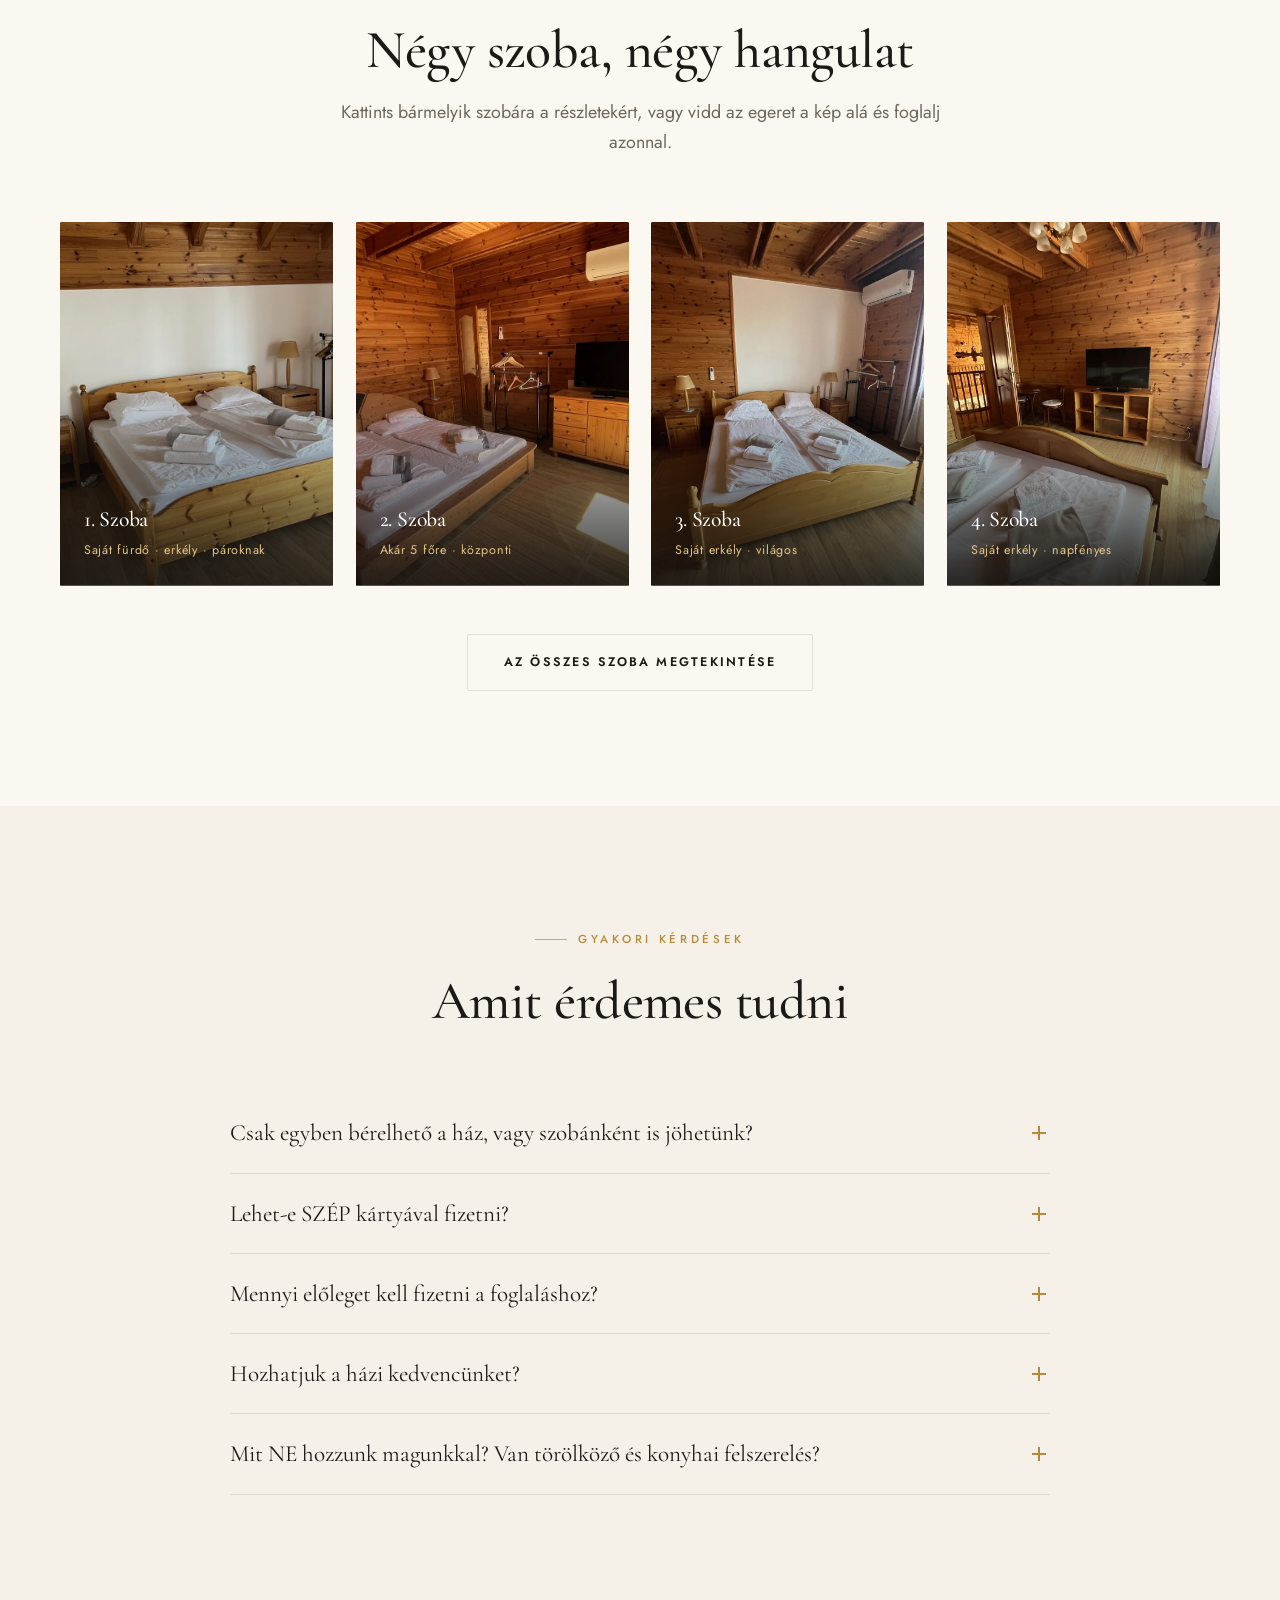
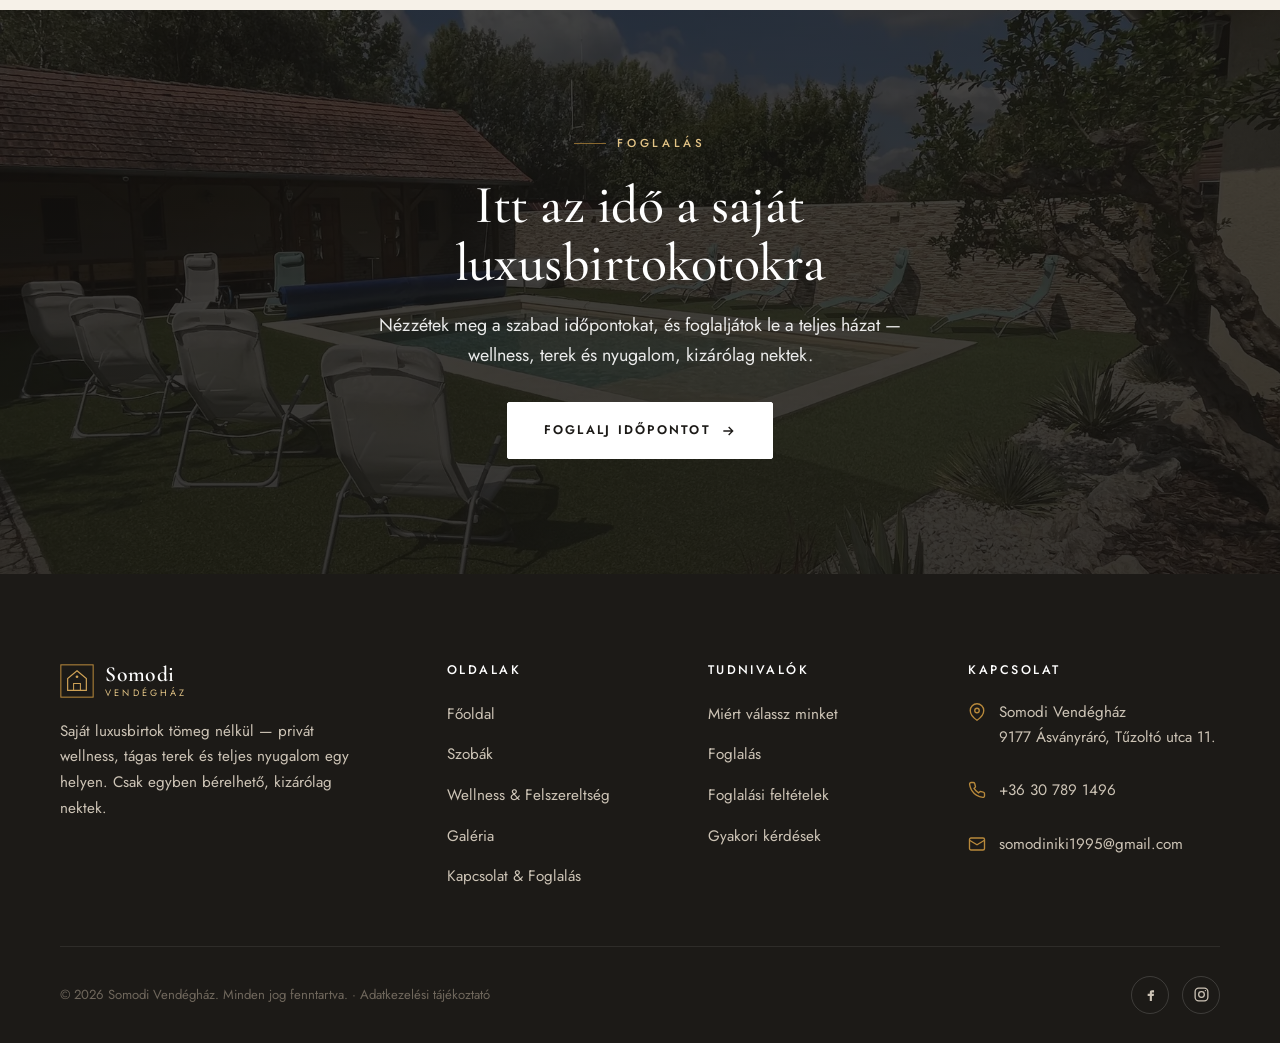
==== commit a57c4e8c: "Foglalási űrlap: telefon, üzenet és kötelező GDPR-hozzájárulás - Telefonszám mező (opcionális) és Üz" ====
--- a/index.html
+++ b/index.html
@@ -494,7 +494,7 @@
       </div>
 
       <div class="footer-bottom">
-        <span>© <span data-year>2026</span> Somodi Vendégház. Minden jog fenntartva.</span>
+        <span>© <span data-year>2026</span> Somodi Vendégház. Minden jog fenntartva. · <a href="https://somodivendeghaz.hu/adatvedelmi-iranyelvek/" target="_blank" rel="noopener">Adatkezelési tájékoztató</a></span>
         <div class="footer-social">
           <a href="#" aria-label="Facebook"><svg viewBox="0 0 24 24" fill="currentColor"><path d="M14 9h3V6h-3c-1.7 0-3 1.3-3 3v2H8v3h3v7h3v-7h2.5l.5-3H14V9z"/></svg></a>
           <a href="#" aria-label="Instagram"><svg viewBox="0 0 24 24" fill="none" stroke="currentColor" stroke-width="1.8"><rect x="3" y="3" width="18" height="18" rx="5"/><circle cx="12" cy="12" r="4"/><circle cx="17.5" cy="6.5" r="1" fill="currentColor" stroke="none"/></svg></a>
--- a/css/style.css
+++ b/css/style.css
@@ -1110,6 +1110,26 @@
 }
 .field textarea { resize: vertical; min-height: 110px; }
 .form-note { font-size: 0.82rem; color: var(--color-text-muted); margin-top: 0.4rem; }
+.form-consent {
+  display: flex;
+  align-items: flex-start;
+  gap: 0.6rem;
+  margin: 0.4rem 0 1.1rem;
+  font-size: 0.86rem;
+  line-height: 1.5;
+  color: var(--color-text-muted);
+  cursor: pointer;
+}
+.form-consent input[type="checkbox"] {
+  width: 18px;
+  height: 18px;
+  margin-top: 0.15rem;
+  flex: 0 0 auto;
+  accent-color: var(--color-gold);
+  cursor: pointer;
+}
+.form-consent a { color: var(--color-gold); text-decoration: underline; text-underline-offset: 2px; }
+.form-consent a:hover { color: var(--color-ink); }
 .form-success {
   display: none;
   margin-top: 1.2rem;
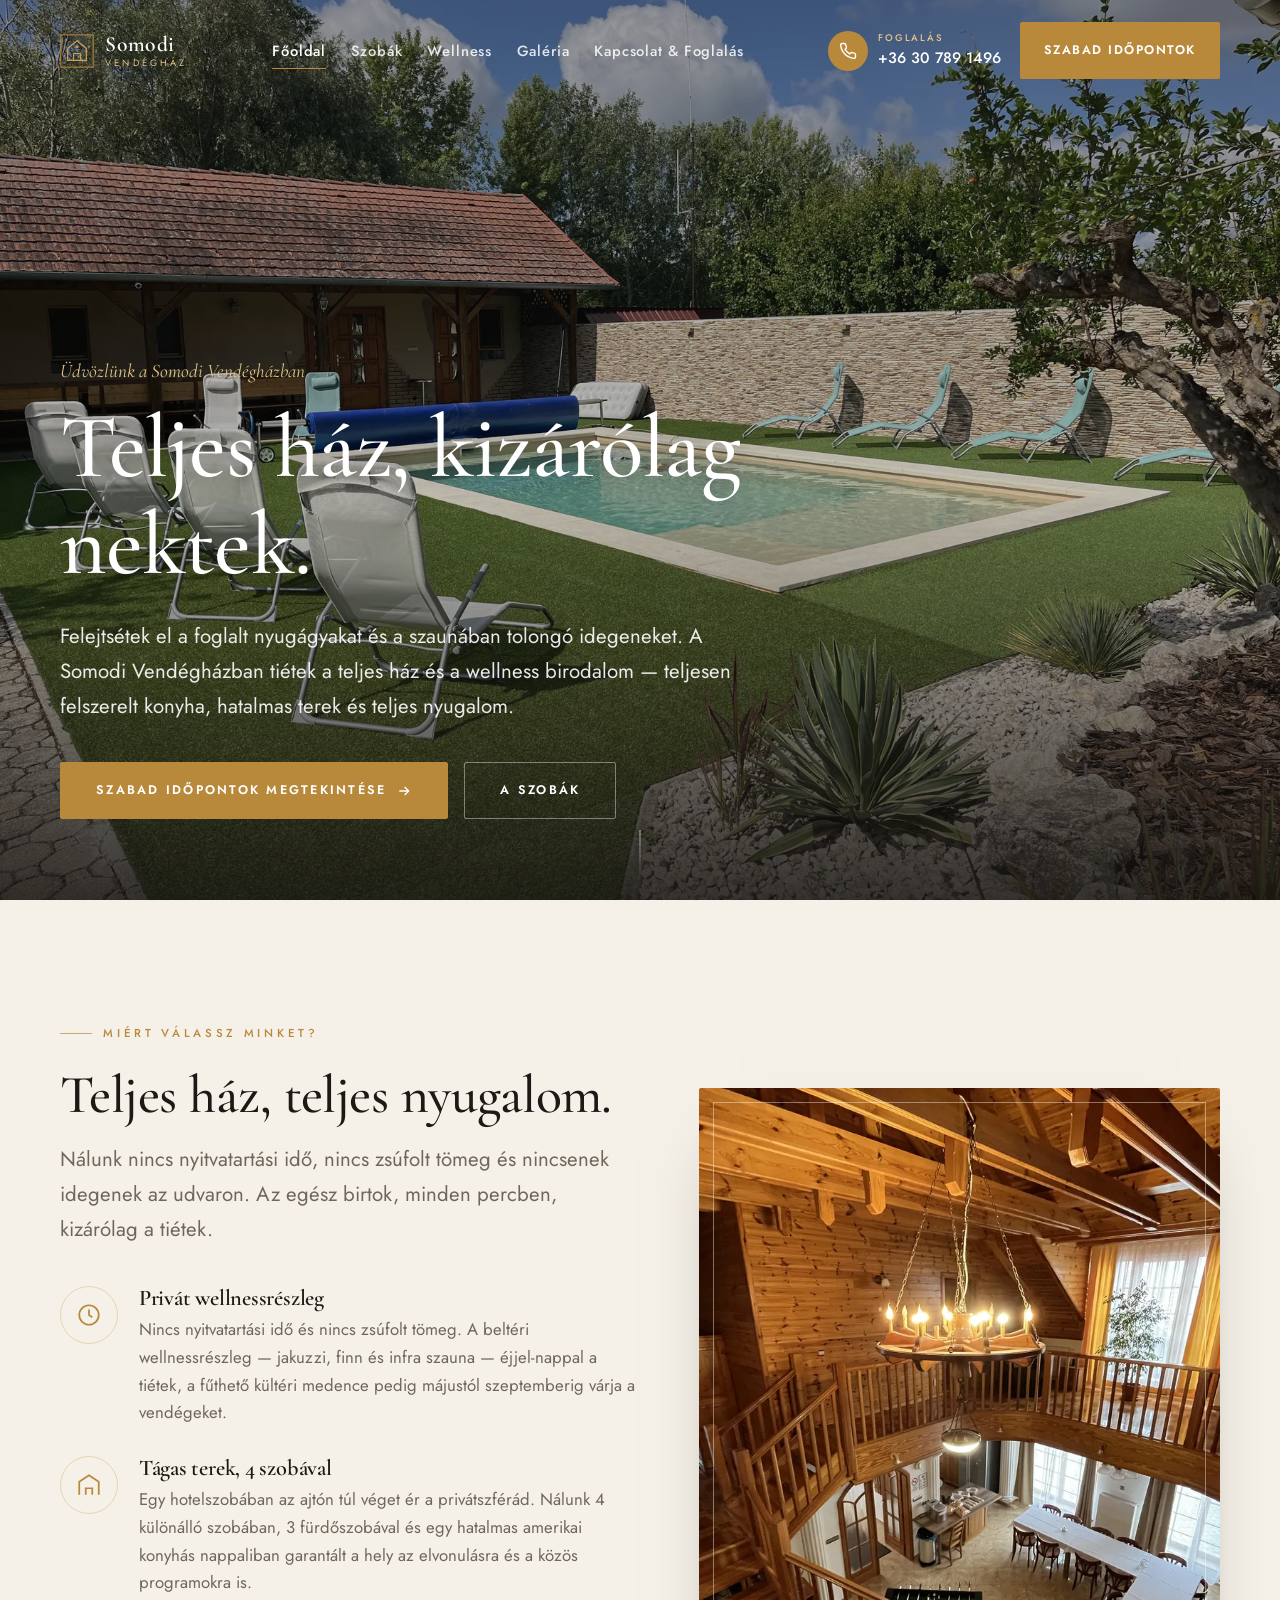
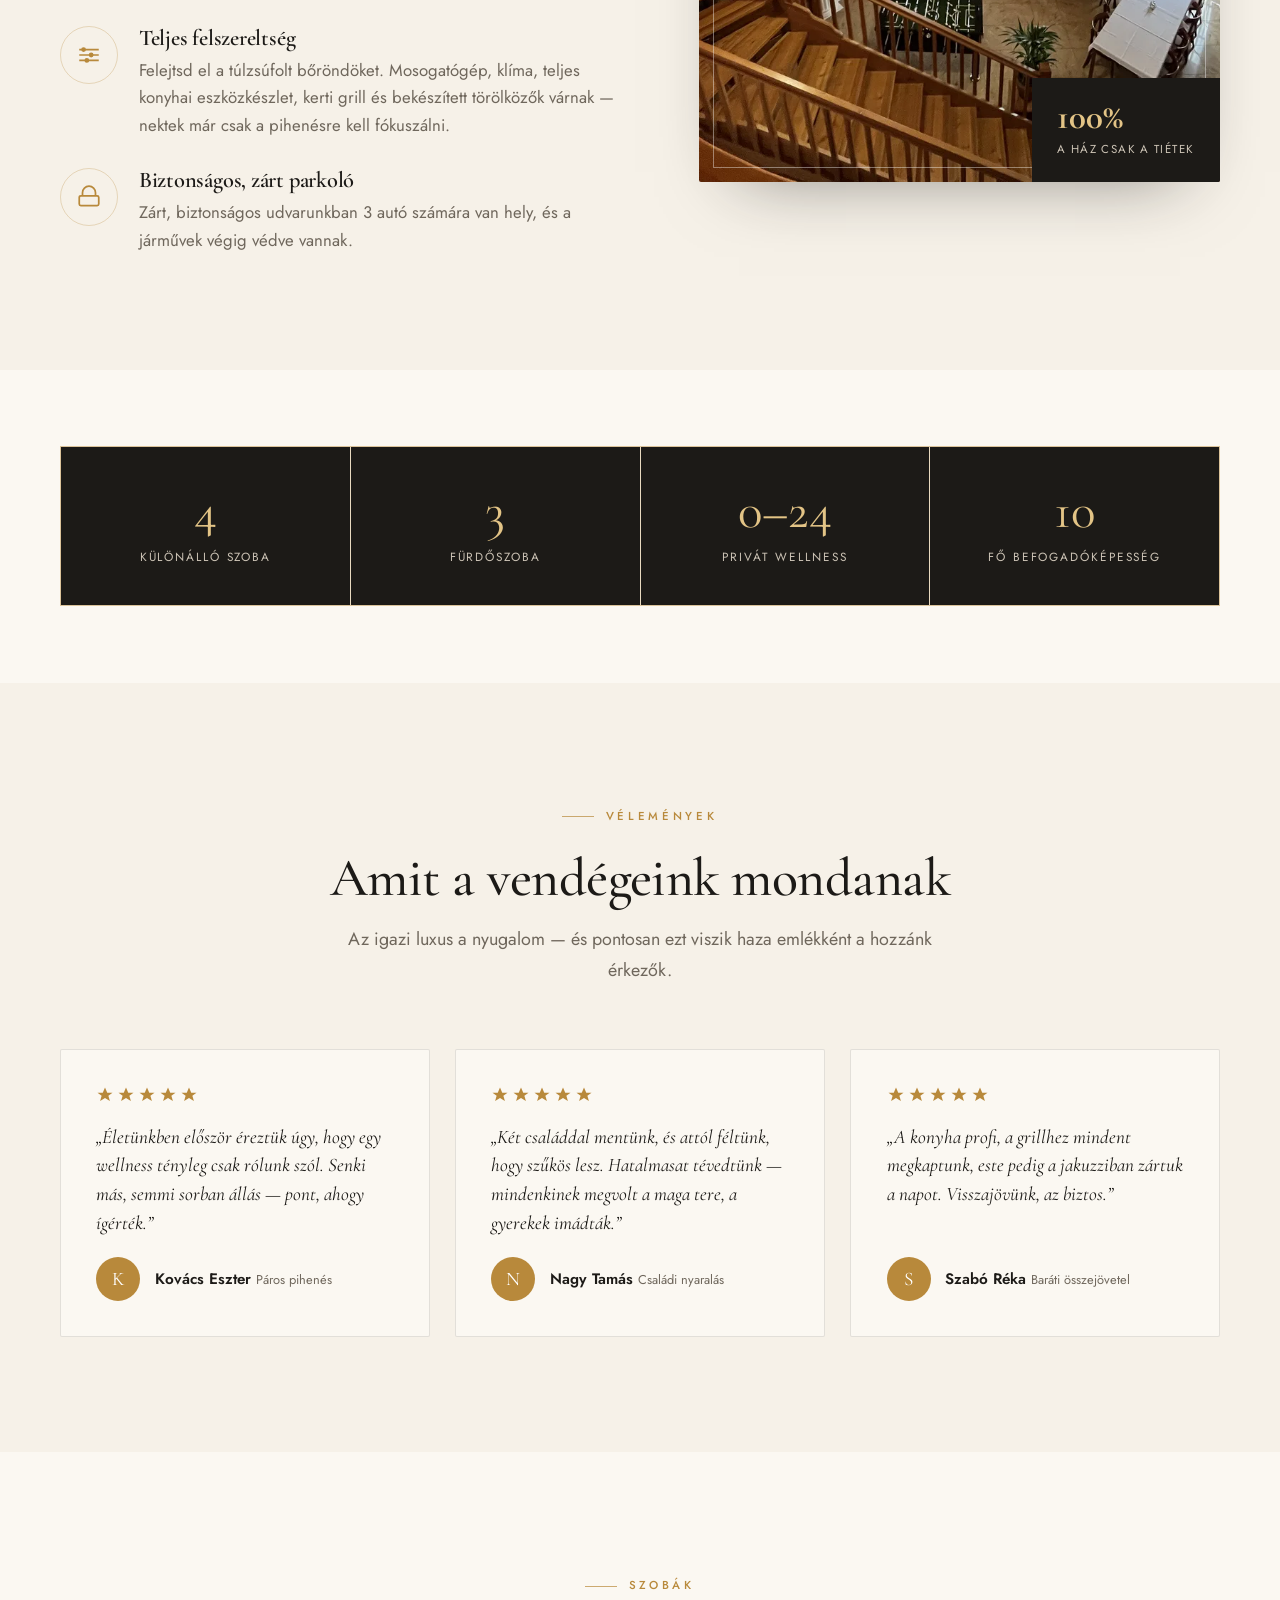
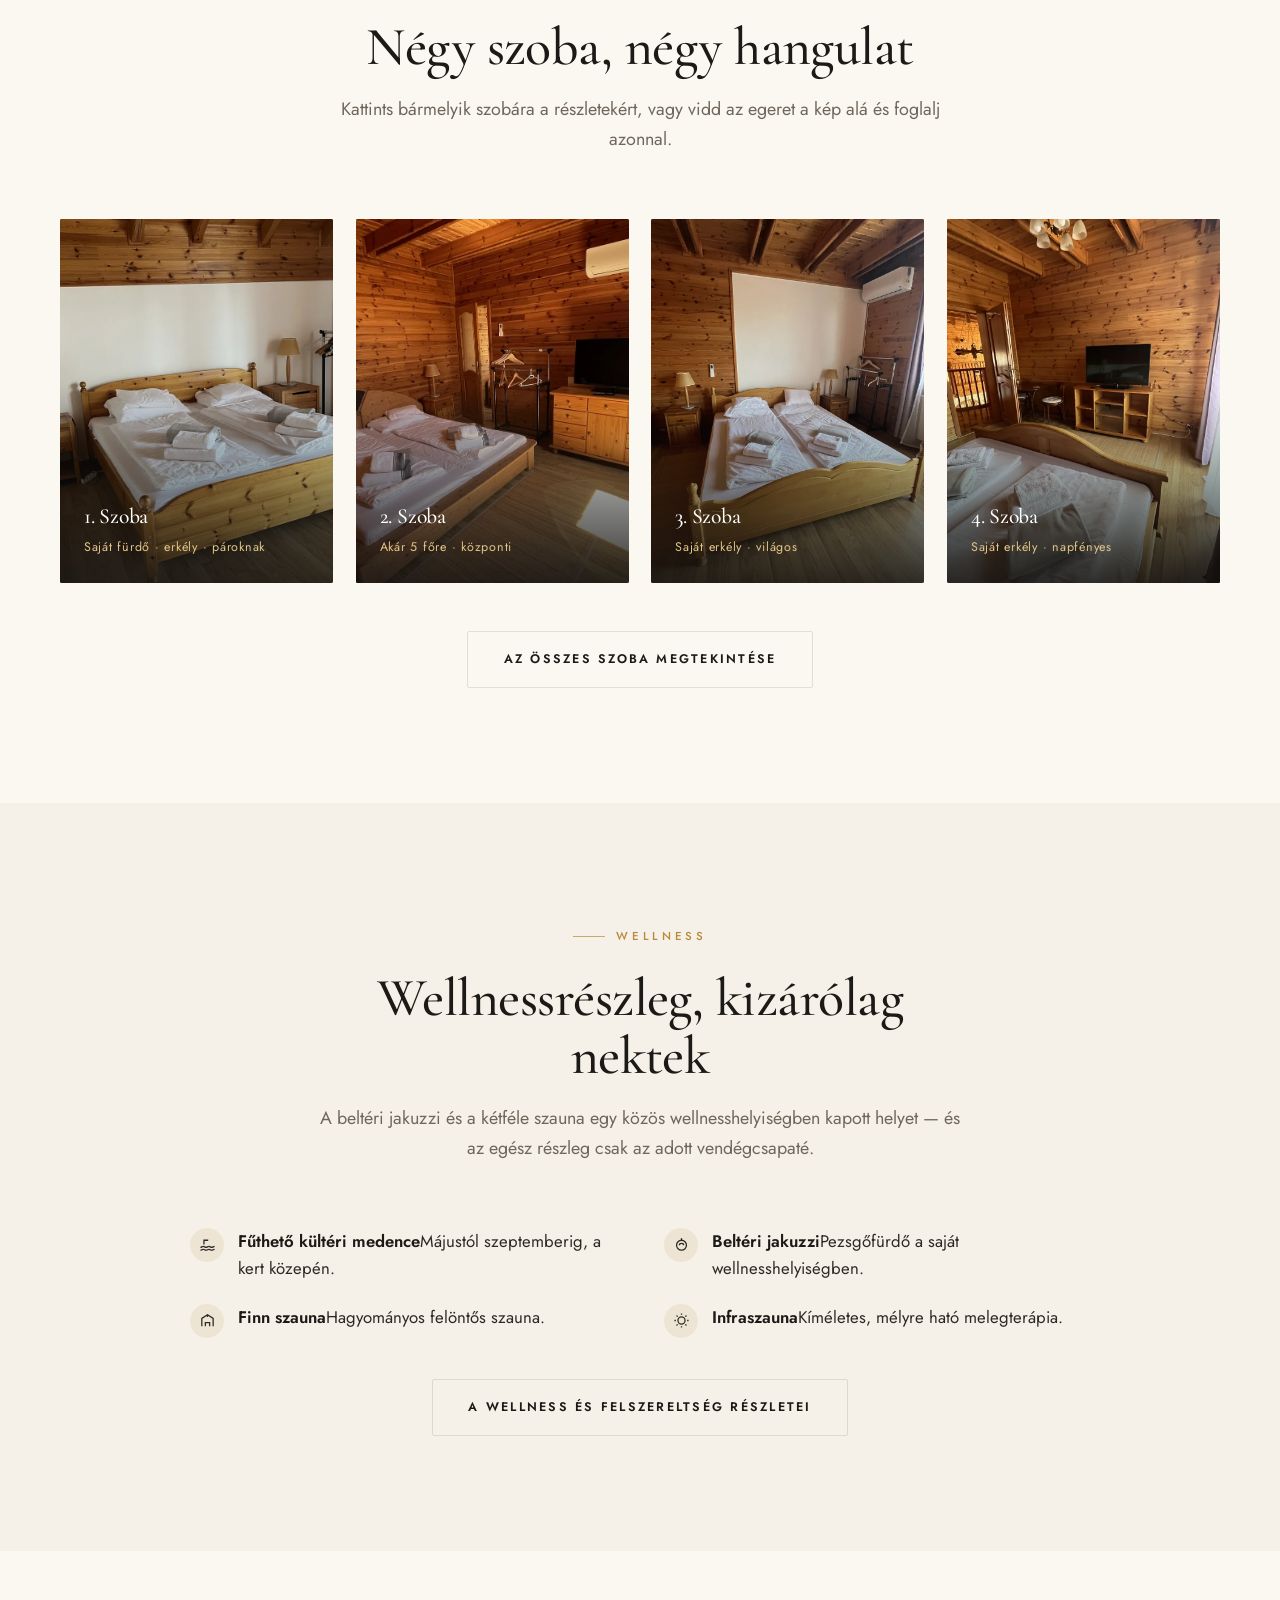
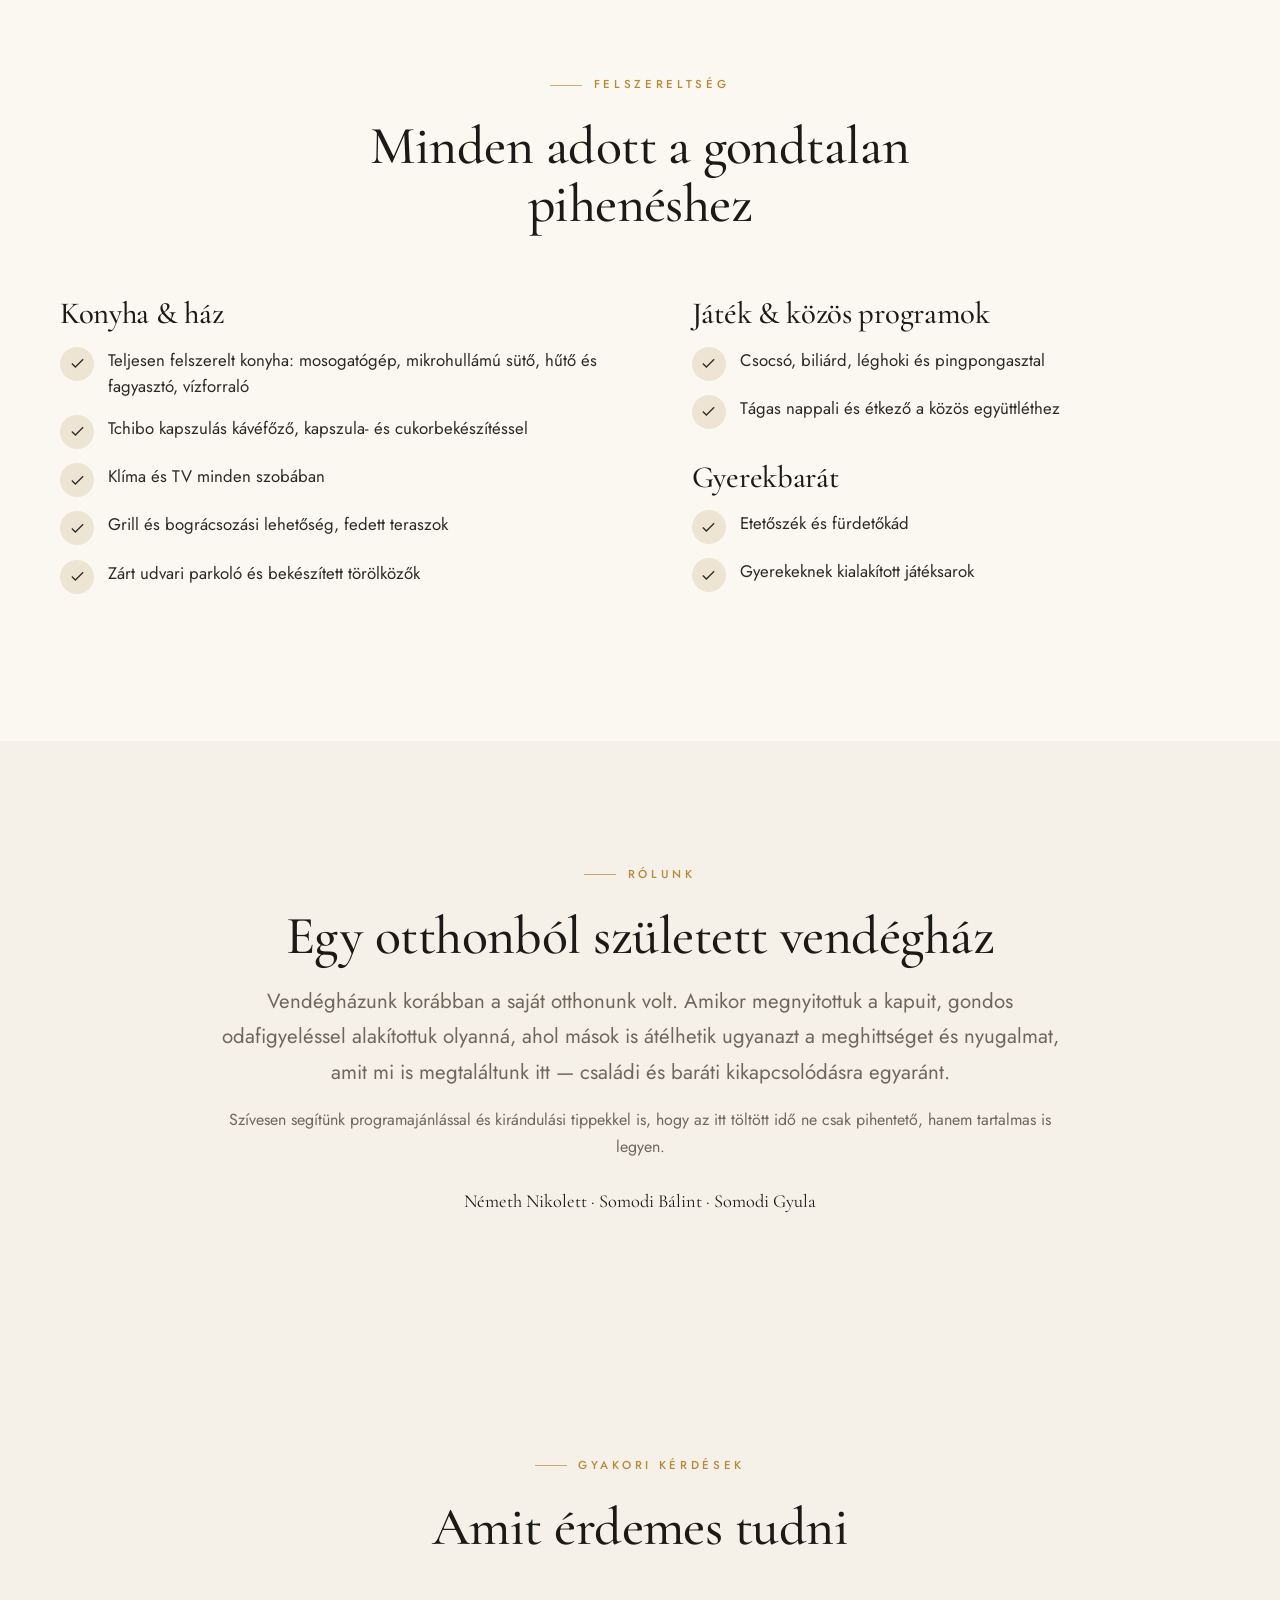
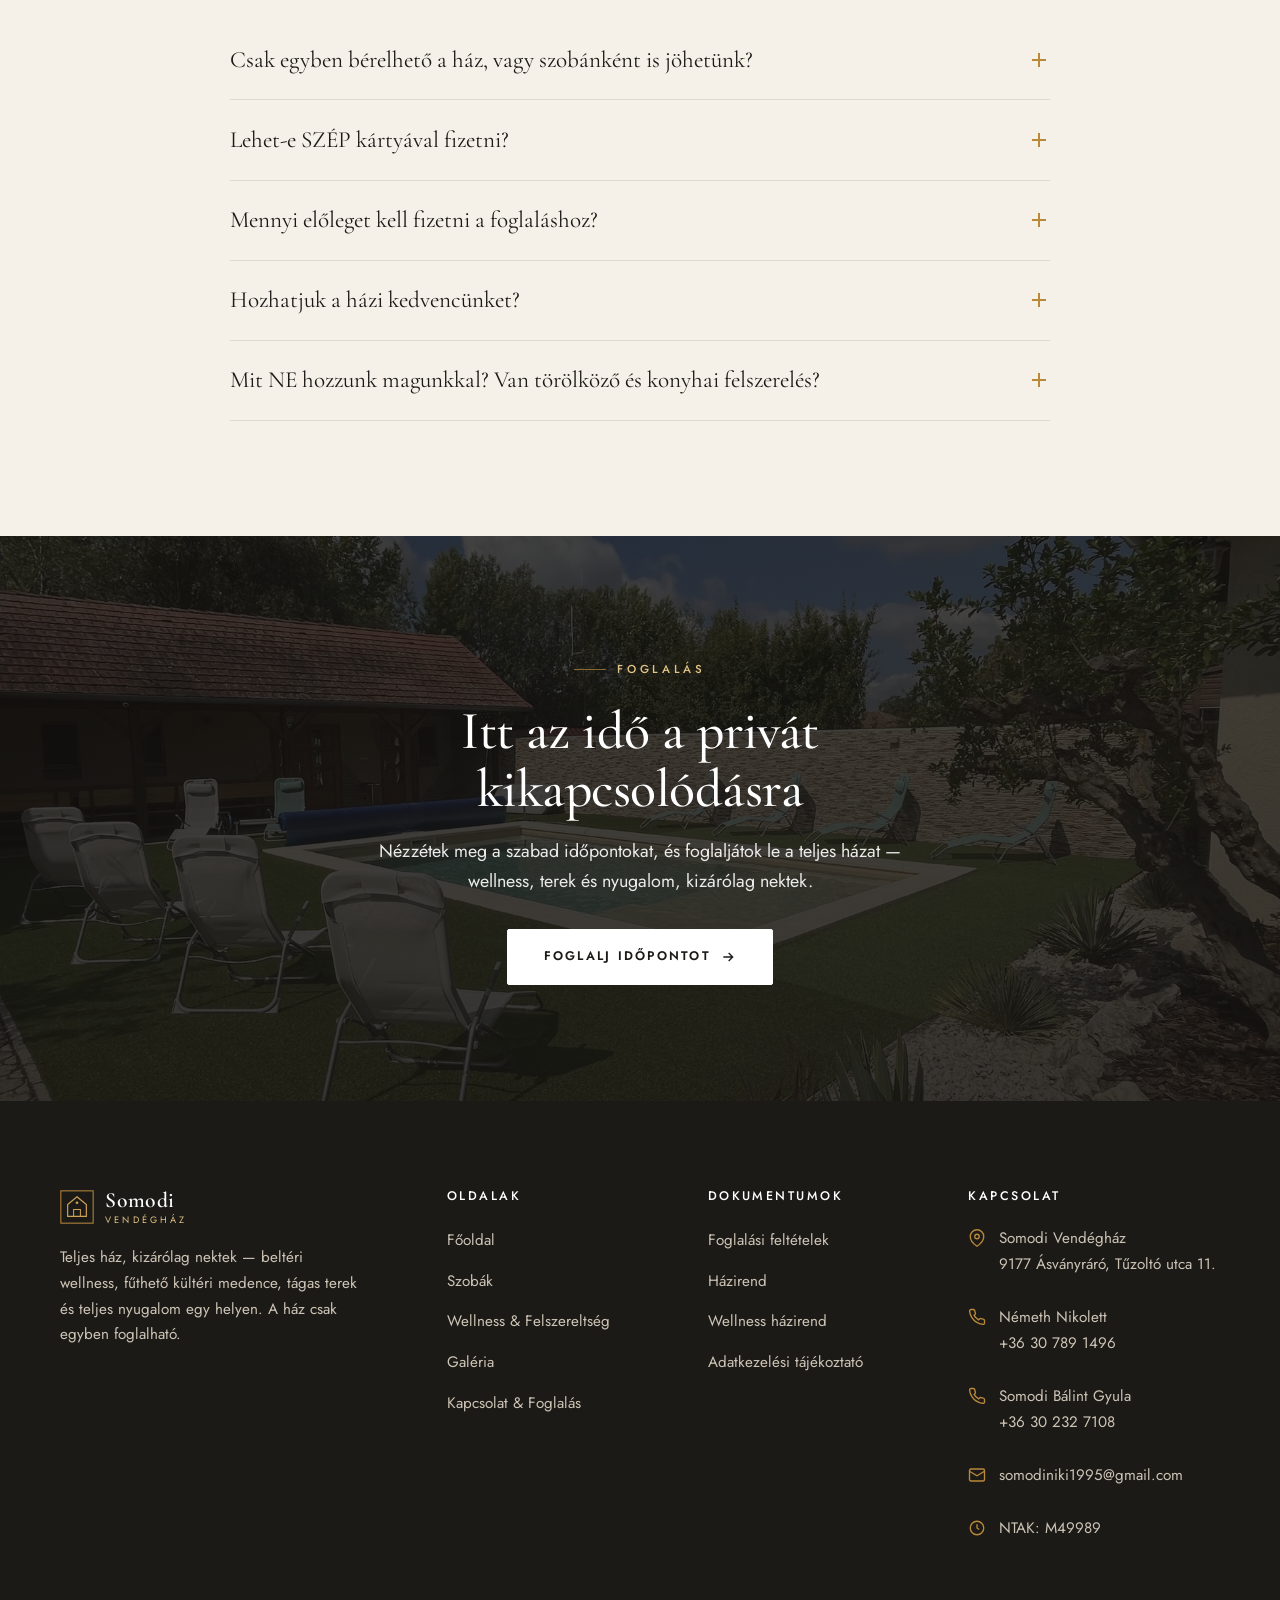
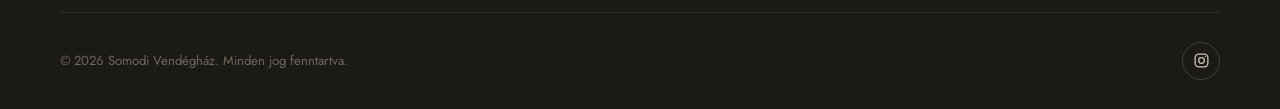
==== commit 0d66feb5: "Kollégák checklistje: tartalmi és funkcionális frissítés Szövegezés: - "Saját luxusbirtok" → "Teljes" ====
--- a/index.html
+++ b/index.html
@@ -3,13 +3,13 @@
 <head>
   <meta charset="UTF-8" />
   <meta name="viewport" content="width=device-width, initial-scale=1.0" />
-  <title>Somodi Vendégház — Saját luxusbirtok tömeg nélkül</title>
-  <meta name="description" content="Somodi Vendégház — saját luxusbirtok tömeg nélkül. Privát wellness 0–24, 4 különálló szoba, fűthető medence, jakuzzi és szaunaház, kizárólag a ti rendelkezésetekre. Foglalj most!" />
+  <title>Somodi Vendégház — Teljes ház, kizárólag nektek</title>
+  <meta name="description" content="Somodi Vendégház Ásványrárón — teljes ház, kizárólag egy társaságnak. 4 szoba, beltéri wellness (jakuzzi, finn és infra szauna), fűthető kültéri medence. Foglalj most!" />
   <meta name="theme-color" content="#1c1a17" />
 
   <!-- Open Graph -->
   <meta property="og:type" content="website" />
-  <meta property="og:title" content="Somodi Vendégház — Saját luxusbirtok tömeg nélkül" />
+  <meta property="og:title" content="Somodi Vendégház — Teljes ház, kizárólag nektek" />
   <meta property="og:description" content="Privát wellness 0–24, teljes ház, 4 szoba, jakuzzi és szauna — kizárólag a tiétek." />
   <meta property="og:locale" content="hu_HU" />
 
@@ -26,7 +26,7 @@
     "@context": "https://schema.org",
     "@type": "LodgingBusiness",
     "name": "Somodi Vendégház",
-    "description": "Privát luxus vendégház teljes wellness birodalommal — fűthető medence, jakuzzi, szaunaház, 4 szoba. Csak egyben bérelhető.",
+    "description": "Privát vendégház teljes wellnessrészleggel — fűthető kültéri medence, beltéri jakuzzi, finn és infra szauna, 4 szoba. A ház csak egyben foglalható.",
     "url": "https://somodivendeghaz.hu/",
     "telephone": "+36 30 789 1496",
     "email": "somodiniki1995@gmail.com",
@@ -116,11 +116,11 @@
       <div class="hero__inner">
         <div class="container">
           <p class="hero__welcome reveal is-in">Üdvözlünk a Somodi Vendégházban</p>
-          <h1 class="h-display hero__title reveal is-in" data-delay="1">Saját luxusbirtok, tömeg nélkül.</h1>
+          <h1 class="h-display hero__title reveal is-in" data-delay="1">Teljes ház, kizárólag nektek.</h1>
           <p class="hero__sub reveal is-in" data-delay="2">
             Felejtsétek el a foglalt nyugágyakat és a szaunában tolongó idegeneket.
             A Somodi Vendégházban tiétek a teljes ház és a wellness birodalom —
-            profi konyha, hatalmas terek és teljes nyugalom.
+            teljesen felszerelt konyha, hatalmas terek és teljes nyugalom.
           </p>
           <div class="hero__actions reveal is-in" data-delay="3">
             <a class="btn" href="kapcsolat.html">
@@ -143,7 +143,7 @@
         <div class="split">
           <div>
             <span class="eyebrow reveal">Miért válassz minket?</span>
-            <h2 class="reveal" data-delay="1">A különbség, amit a teljes intimitás ad.</h2>
+            <h2 class="reveal" data-delay="1">Teljes ház, teljes nyugalom.</h2>
             <p class="lead reveal" data-delay="1" style="margin-top:1.1rem;">
               Nálunk nincs nyitvatartási idő, nincs zsúfolt tömeg és nincsenek idegenek az udvaron.
               Az egész birtok, minden percben, kizárólag a tiétek.
@@ -155,8 +155,8 @@
                   <svg viewBox="0 0 24 24" fill="none" stroke="currentColor" stroke-width="1.6" aria-hidden="true"><circle cx="12" cy="12" r="9"/><path d="M12 7v5l3 2"/></svg>
                 </span>
                 <div>
-                  <h3 class="usp__title">0–24 privát wellness</h3>
-                  <p class="usp__text">Nálunk nincs nyitvatartási idő és nincs zsúfolt tömeg. A fűthető medence, a jakuzzi és a szaunaház éjjel-nappal, kizárólag a tiétek.</p>
+                  <h3 class="usp__title">Privát wellnessrészleg</h3>
+                  <p class="usp__text">Nincs nyitvatartási idő és nincs zsúfolt tömeg. A beltéri wellnessrészleg — jakuzzi, finn és infra szauna — éjjel-nappal a tiétek, a fűthető kültéri medence pedig májustól szeptemberig várja a vendégeket.</p>
                 </div>
               </div>
 
@@ -352,6 +352,81 @@
       </div>
     </section>
 
+    <!-- ============ WELLNESS BLOKK ============ -->
+    <section class="section bg-cream">
+      <div class="container">
+        <div class="section-head section-head--center">
+          <span class="eyebrow eyebrow--center reveal">Wellness</span>
+          <h2 class="reveal" data-delay="1">Wellnessrészleg, kizárólag nektek</h2>
+          <p class="reveal" data-delay="1">A beltéri jakuzzi és a kétféle szauna egy közös wellnesshelyiségben kapott helyet — és az egész részleg csak az adott vendégcsapaté.</p>
+        </div>
+        <ul class="feature-list reveal" style="grid-template-columns:repeat(2,1fr);max-width:900px;margin-inline:auto;gap:1.4rem 3rem;">
+          <li class="feature"><span class="feature__icon"><svg viewBox="0 0 24 24" fill="none" stroke="currentColor" stroke-width="1.8"><path d="M2 16c2 0 2-1.2 4-1.2s2 1.2 4 1.2 2-1.2 4-1.2 2 1.2 4 1.2 2-1.2 4-1.2"/><path d="M2 20c2 0 2-1.2 4-1.2s2 1.2 4 1.2 2-1.2 4-1.2 2 1.2 4 1.2 2-1.2 4-1.2"/><path d="M7 12V6h6"/></svg></span><span><strong>Fűthető kültéri medence</strong><span>Májustól szeptemberig, a kert közepén.</span></span></li>
+          <li class="feature"><span class="feature__icon"><svg viewBox="0 0 24 24" fill="none" stroke="currentColor" stroke-width="1.8"><circle cx="12" cy="13" r="7"/><path d="M9 13c0-1.5 1.3-2.5 3-2.5s3 1 3 2.5"/><path d="M12 6V3"/></svg></span><span><strong>Beltéri jakuzzi</strong><span>Pezsgőfürdő a saját wellnesshelyiségben.</span></span></li>
+          <li class="feature"><span class="feature__icon"><svg viewBox="0 0 24 24" fill="none" stroke="currentColor" stroke-width="1.8"><path d="M4 20V9l8-5 8 5v11"/><path d="M9 20v-5h6v5"/><path d="M12 4v3"/></svg></span><span><strong>Finn szauna</strong><span>Hagyományos felöntős szauna.</span></span></li>
+          <li class="feature"><span class="feature__icon"><svg viewBox="0 0 24 24" fill="none" stroke="currentColor" stroke-width="1.8"><circle cx="12" cy="12" r="5"/><path d="M12 2v2M12 20v2M4 12H2M22 12h-2M5 5l1.5 1.5M17.5 17.5 19 19M19 5l-1.5 1.5M6.5 17.5 5 19"/></svg></span><span><strong>Infraszauna</strong><span>Kíméletes, mélyre ható melegterápia.</span></span></li>
+        </ul>
+        <div style="text-align:center;margin-top:2.6rem;" class="reveal">
+          <a class="btn btn--ghost" href="wellness.html">A wellness és felszereltség részletei</a>
+        </div>
+      </div>
+    </section>
+
+    <!-- ============ FELSZERELTSÉG + JÁTÉKOK + GYEREKBARÁT ============ -->
+    <section class="section bg-paper">
+      <div class="container">
+        <div class="section-head section-head--center">
+          <span class="eyebrow eyebrow--center reveal">Felszereltség</span>
+          <h2 class="reveal" data-delay="1">Minden adott a gondtalan pihenéshez</h2>
+        </div>
+
+        <div class="split" style="align-items:flex-start;gap:3rem;">
+          <div class="reveal">
+            <h3 style="margin-bottom:1rem;">Konyha &amp; ház</h3>
+            <ul class="feature-list" style="gap:0.9rem;">
+              <li class="feature"><span class="feature__icon"><svg viewBox="0 0 24 24" fill="none" stroke="currentColor" stroke-width="1.8"><path d="M20 6 9 17l-5-5"/></svg></span><span>Teljesen felszerelt konyha: mosogatógép, mikrohullámú sütő, hűtő és fagyasztó, vízforraló</span></li>
+              <li class="feature"><span class="feature__icon"><svg viewBox="0 0 24 24" fill="none" stroke="currentColor" stroke-width="1.8"><path d="M20 6 9 17l-5-5"/></svg></span><span>Tchibo kapszulás kávéfőző, kapszula- és cukorbekészítéssel</span></li>
+              <li class="feature"><span class="feature__icon"><svg viewBox="0 0 24 24" fill="none" stroke="currentColor" stroke-width="1.8"><path d="M20 6 9 17l-5-5"/></svg></span><span>Klíma és TV minden szobában</span></li>
+              <li class="feature"><span class="feature__icon"><svg viewBox="0 0 24 24" fill="none" stroke="currentColor" stroke-width="1.8"><path d="M20 6 9 17l-5-5"/></svg></span><span>Grill és bográcsozási lehetőség, fedett teraszok</span></li>
+              <li class="feature"><span class="feature__icon"><svg viewBox="0 0 24 24" fill="none" stroke="currentColor" stroke-width="1.8"><path d="M20 6 9 17l-5-5"/></svg></span><span>Zárt udvari parkoló és bekészített törölközők</span></li>
+            </ul>
+          </div>
+          <div class="reveal" data-delay="1">
+            <h3 style="margin-bottom:1rem;">Játék &amp; közös programok</h3>
+            <ul class="feature-list" style="gap:0.9rem;">
+              <li class="feature"><span class="feature__icon"><svg viewBox="0 0 24 24" fill="none" stroke="currentColor" stroke-width="1.8"><path d="M20 6 9 17l-5-5"/></svg></span><span>Csocsó, biliárd, léghoki és pingpongasztal</span></li>
+              <li class="feature"><span class="feature__icon"><svg viewBox="0 0 24 24" fill="none" stroke="currentColor" stroke-width="1.8"><path d="M20 6 9 17l-5-5"/></svg></span><span>Tágas nappali és étkező a közös együttléthez</span></li>
+            </ul>
+            <h3 style="margin:1.8rem 0 1rem;">Gyerekbarát</h3>
+            <ul class="feature-list" style="gap:0.9rem;">
+              <li class="feature"><span class="feature__icon"><svg viewBox="0 0 24 24" fill="none" stroke="currentColor" stroke-width="1.8"><path d="M20 6 9 17l-5-5"/></svg></span><span>Etetőszék és fürdetőkád</span></li>
+              <li class="feature"><span class="feature__icon"><svg viewBox="0 0 24 24" fill="none" stroke="currentColor" stroke-width="1.8"><path d="M20 6 9 17l-5-5"/></svg></span><span>Gyerekeknek kialakított játéksarok</span></li>
+            </ul>
+          </div>
+        </div>
+      </div>
+    </section>
+
+    <!-- ============ RÓLUNK ============ -->
+    <section class="section bg-cream">
+      <div class="container container--narrow" style="text-align:center;">
+        <span class="eyebrow eyebrow--center reveal">Rólunk</span>
+        <h2 class="reveal" data-delay="1">Egy otthonból született vendégház</h2>
+        <p class="lead reveal" data-delay="1" style="margin-top:1.2rem;">
+          Vendégházunk korábban a saját otthonunk volt. Amikor megnyitottuk a kapuit, gondos
+          odafigyeléssel alakítottuk olyanná, ahol mások is átélhetik ugyanazt a meghittséget
+          és nyugalmat, amit mi is megtaláltunk itt — családi és baráti kikapcsolódásra egyaránt.
+        </p>
+        <p class="reveal" data-delay="1" style="margin-top:1rem;">
+          Szívesen segítünk programajánlással és kirándulási tippekkel is, hogy az itt töltött idő
+          ne csak pihentető, hanem tartalmas is legyen.
+        </p>
+        <p class="reveal" data-delay="2" style="margin-top:1.6rem;font-family:var(--font-display,serif);font-size:1.15rem;color:var(--color-ink);">
+          Németh Nikolett · Somodi Bálint · Somodi Gyula
+        </p>
+      </div>
+    </section>
+
     <!-- ============ GYIK ============ -->
     <section class="section bg-cream" id="faq">
       <div class="container">
@@ -422,7 +497,7 @@
       </div>
       <div class="container">
         <span class="eyebrow eyebrow--center eyebrow--light reveal">Foglalás</span>
-        <h2 class="reveal" data-delay="1">Itt az idő a saját luxusbirtokotokra</h2>
+        <h2 class="reveal" data-delay="1">Itt az idő a privát kikapcsolódásra</h2>
         <p class="reveal" data-delay="1">Nézzétek meg a szabad időpontokat, és foglaljátok le a teljes házat — wellness, terek és nyugalom, kizárólag nektek.</p>
         <a class="btn btn--solid-light reveal" data-delay="2" href="kapcsolat.html">
           Foglalj időpontot
@@ -450,7 +525,7 @@
               <span class="brand__sub">Vendégház</span>
             </span>
           </a>
-          <p>Saját luxusbirtok tömeg nélkül — privát wellness, tágas terek és teljes nyugalom egy helyen. Csak egyben bérelhető, kizárólag nektek.</p>
+          <p>Teljes ház, kizárólag nektek — beltéri wellness, fűthető kültéri medence, tágas terek és teljes nyugalom egy helyen. A ház csak egyben foglalható.</p>
         </div>
 
         <div class="footer-col">
@@ -465,12 +540,12 @@
         </div>
 
         <div class="footer-col">
-          <h4>Tudnivalók</h4>
+          <h4>Dokumentumok</h4>
           <ul>
-            <li><a href="index.html#why">Miért válassz minket</a></li>
-            <li><a href="kapcsolat.html#foglalas">Foglalás</a></li>
-            <li><a href="kapcsolat.html">Foglalási feltételek</a></li>
-            <li><a href="index.html#faq">Gyakori kérdések</a></li>
+            <li><a href="foglalasi-feltetelek.html">Foglalási feltételek</a></li>
+            <li><a href="hazirend.html">Házirend</a></li>
+            <li><a href="wellness-hazirend.html">Wellness házirend</a></li>
+            <li><a href="https://somodivendeghaz.hu/adatvedelmi-iranyelvek/" target="_blank" rel="noopener">Adatkezelési tájékoztató</a></li>
           </ul>
         </div>
 
@@ -483,21 +558,28 @@
             </li>
             <li>
               <svg viewBox="0 0 24 24" fill="none" stroke="currentColor" stroke-width="1.8" aria-hidden="true"><path d="M22 16.92v3a2 2 0 0 1-2.18 2 19.79 19.79 0 0 1-8.63-3.07 19.5 19.5 0 0 1-6-6 19.79 19.79 0 0 1-3.07-8.67A2 2 0 0 1 4.11 2h3a2 2 0 0 1 2 1.72c.13.96.36 1.9.7 2.81a2 2 0 0 1-.45 2.11L8.09 9.91a16 16 0 0 0 6 6l1.27-1.27a2 2 0 0 1 2.11-.45c.91.34 1.85.57 2.81.7A2 2 0 0 1 22 16.92z"/></svg>
-              <a href="tel:+36307891496">+36 30 789 1496</a>
+              <span>Németh Nikolett<br><a href="tel:+36307891496">+36 30 789 1496</a></span>
+            </li>
+            <li>
+              <svg viewBox="0 0 24 24" fill="none" stroke="currentColor" stroke-width="1.8" aria-hidden="true"><path d="M22 16.92v3a2 2 0 0 1-2.18 2 19.79 19.79 0 0 1-8.63-3.07 19.5 19.5 0 0 1-6-6 19.79 19.79 0 0 1-3.07-8.67A2 2 0 0 1 4.11 2h3a2 2 0 0 1 2 1.72c.13.96.36 1.9.7 2.81a2 2 0 0 1-.45 2.11L8.09 9.91a16 16 0 0 0 6 6l1.27-1.27a2 2 0 0 1 2.11-.45c.91.34 1.85.57 2.81.7A2 2 0 0 1 22 16.92z"/></svg>
+              <span>Somodi Bálint Gyula<br><a href="tel:+36302327108">+36 30 232 7108</a></span>
             </li>
             <li>
               <svg viewBox="0 0 24 24" fill="none" stroke="currentColor" stroke-width="1.8" aria-hidden="true"><rect x="2" y="4" width="20" height="16" rx="2"/><path d="m22 7-10 6L2 7"/></svg>
               <a href="mailto:somodiniki1995@gmail.com">somodiniki1995@gmail.com</a>
             </li>
+            <li>
+              <svg viewBox="0 0 24 24" fill="none" stroke="currentColor" stroke-width="1.8" aria-hidden="true"><circle cx="12" cy="12" r="9"/><path d="M12 7v5l3 2"/></svg>
+              <span>NTAK: M49989</span>
+            </li>
           </ul>
         </div>
       </div>
 
       <div class="footer-bottom">
-        <span>© <span data-year>2026</span> Somodi Vendégház. Minden jog fenntartva. · <a href="https://somodivendeghaz.hu/adatvedelmi-iranyelvek/" target="_blank" rel="noopener">Adatkezelési tájékoztató</a></span>
+        <span>© <span data-year>2026</span> Somodi Vendégház. Minden jog fenntartva.</span>
         <div class="footer-social">
-          <a href="#" aria-label="Facebook"><svg viewBox="0 0 24 24" fill="currentColor"><path d="M14 9h3V6h-3c-1.7 0-3 1.3-3 3v2H8v3h3v7h3v-7h2.5l.5-3H14V9z"/></svg></a>
-          <a href="#" aria-label="Instagram"><svg viewBox="0 0 24 24" fill="none" stroke="currentColor" stroke-width="1.8"><rect x="3" y="3" width="18" height="18" rx="5"/><circle cx="12" cy="12" r="4"/><circle cx="17.5" cy="6.5" r="1" fill="currentColor" stroke="none"/></svg></a>
+          <a href="https://www.instagram.com/somodi_vendeghaz/" target="_blank" rel="noopener" aria-label="Instagram — @somodi_vendeghaz"><svg viewBox="0 0 24 24" fill="none" stroke="currentColor" stroke-width="1.8"><rect x="3" y="3" width="18" height="18" rx="5"/><circle cx="12" cy="12" r="4"/><circle cx="17.5" cy="6.5" r="1" fill="currentColor" stroke="none"/></svg></a>
         </div>
       </div>
     </div>
--- a/css/style.css
+++ b/css/style.css
@@ -1140,6 +1140,14 @@
   font-size: 0.92rem;
 }
 .form-success.is-visible { display: block; }
+.form-error {
+  margin-top: 1.2rem;
+  padding: 1rem 1.2rem;
+  background: rgba(170,60,40,0.10);
+  border-left: 3px solid #aa3c28;
+  color: #7a2a1c;
+  font-size: 0.92rem;
+}
 
 /* ==========================================================================
    CTA SÁV
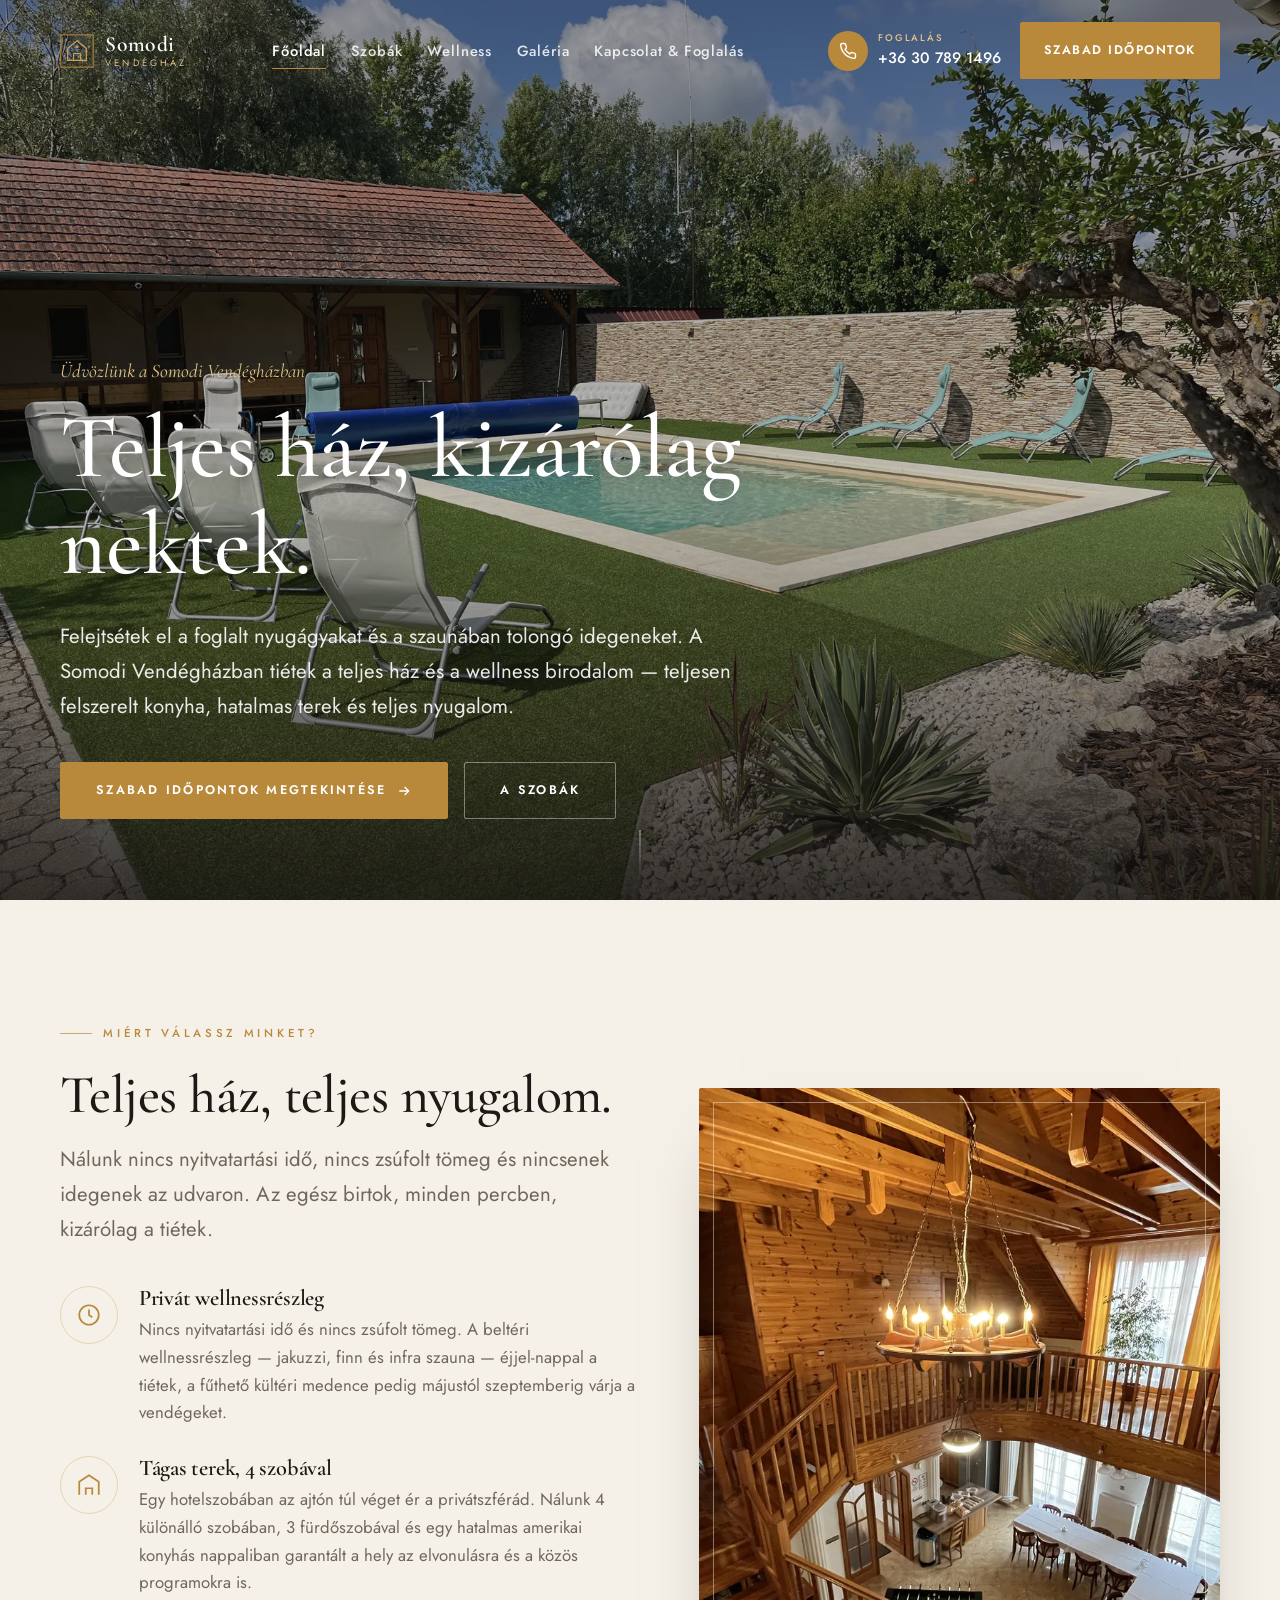
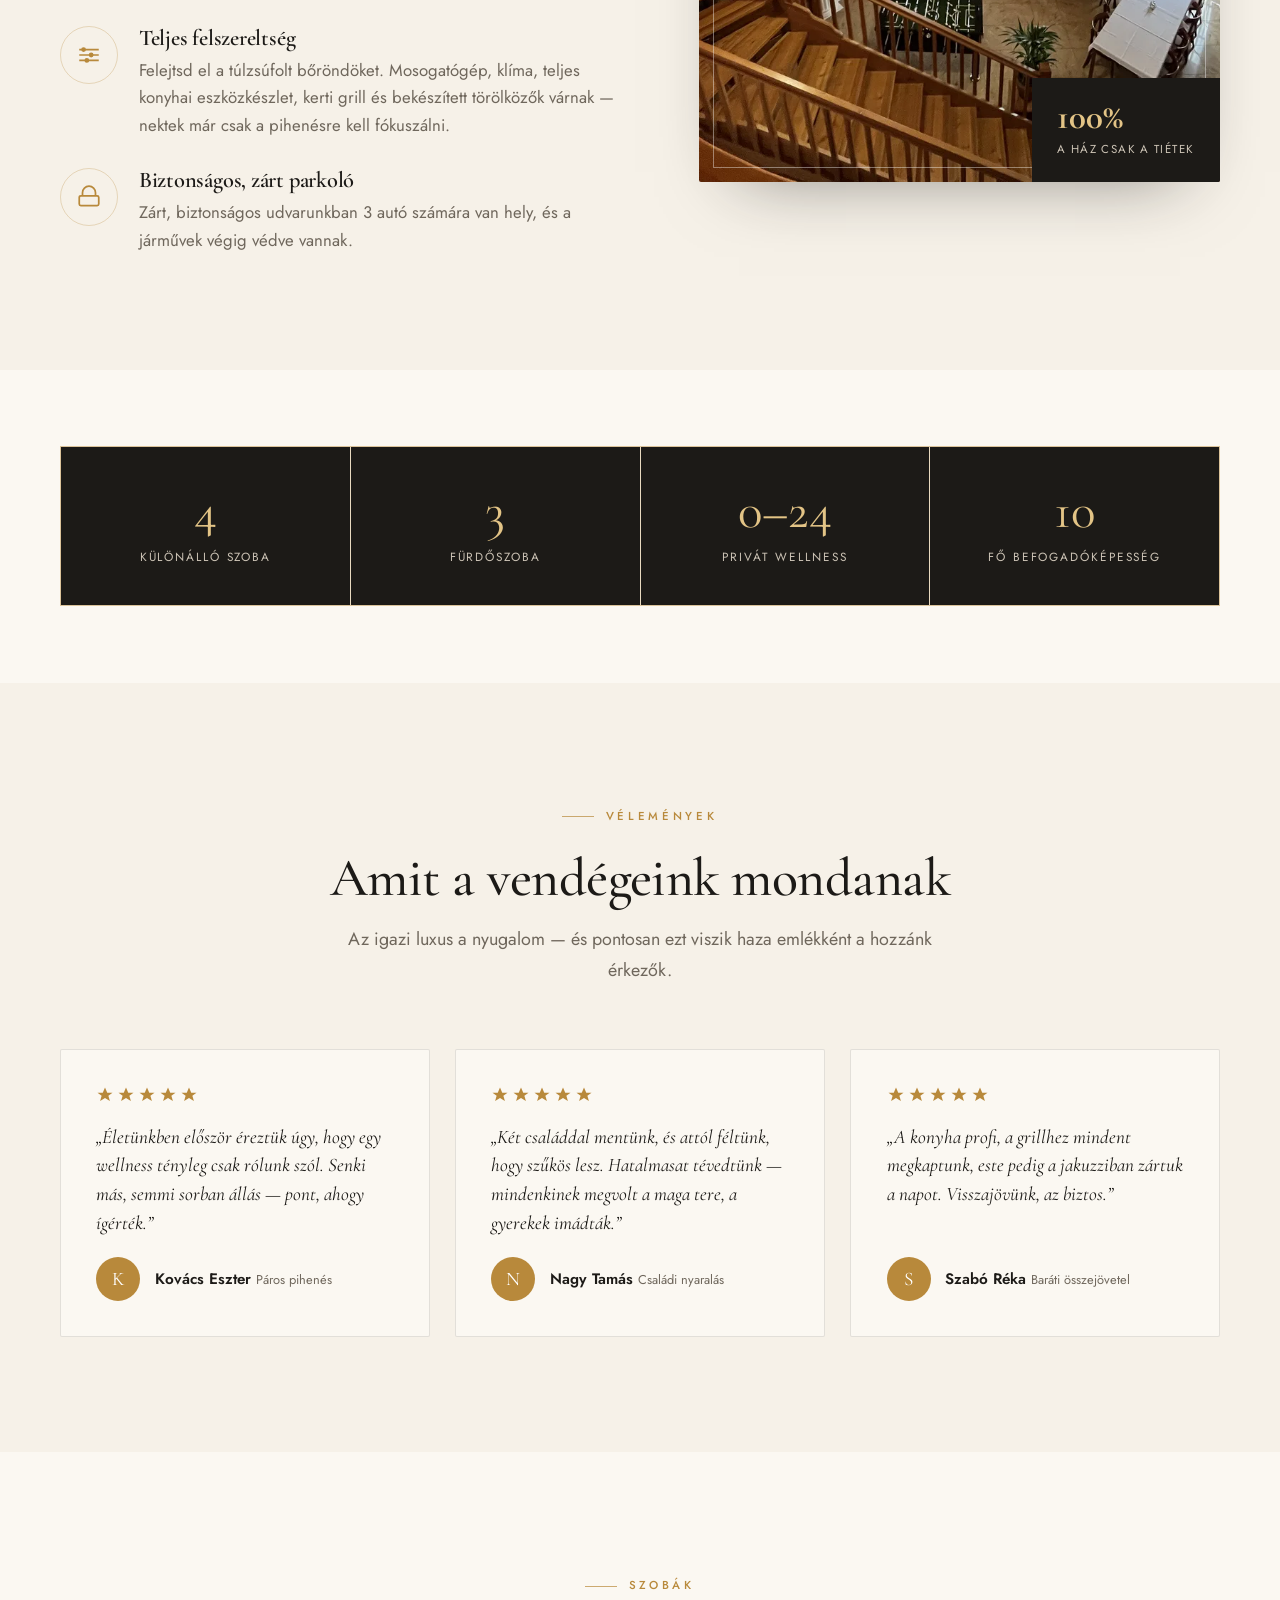
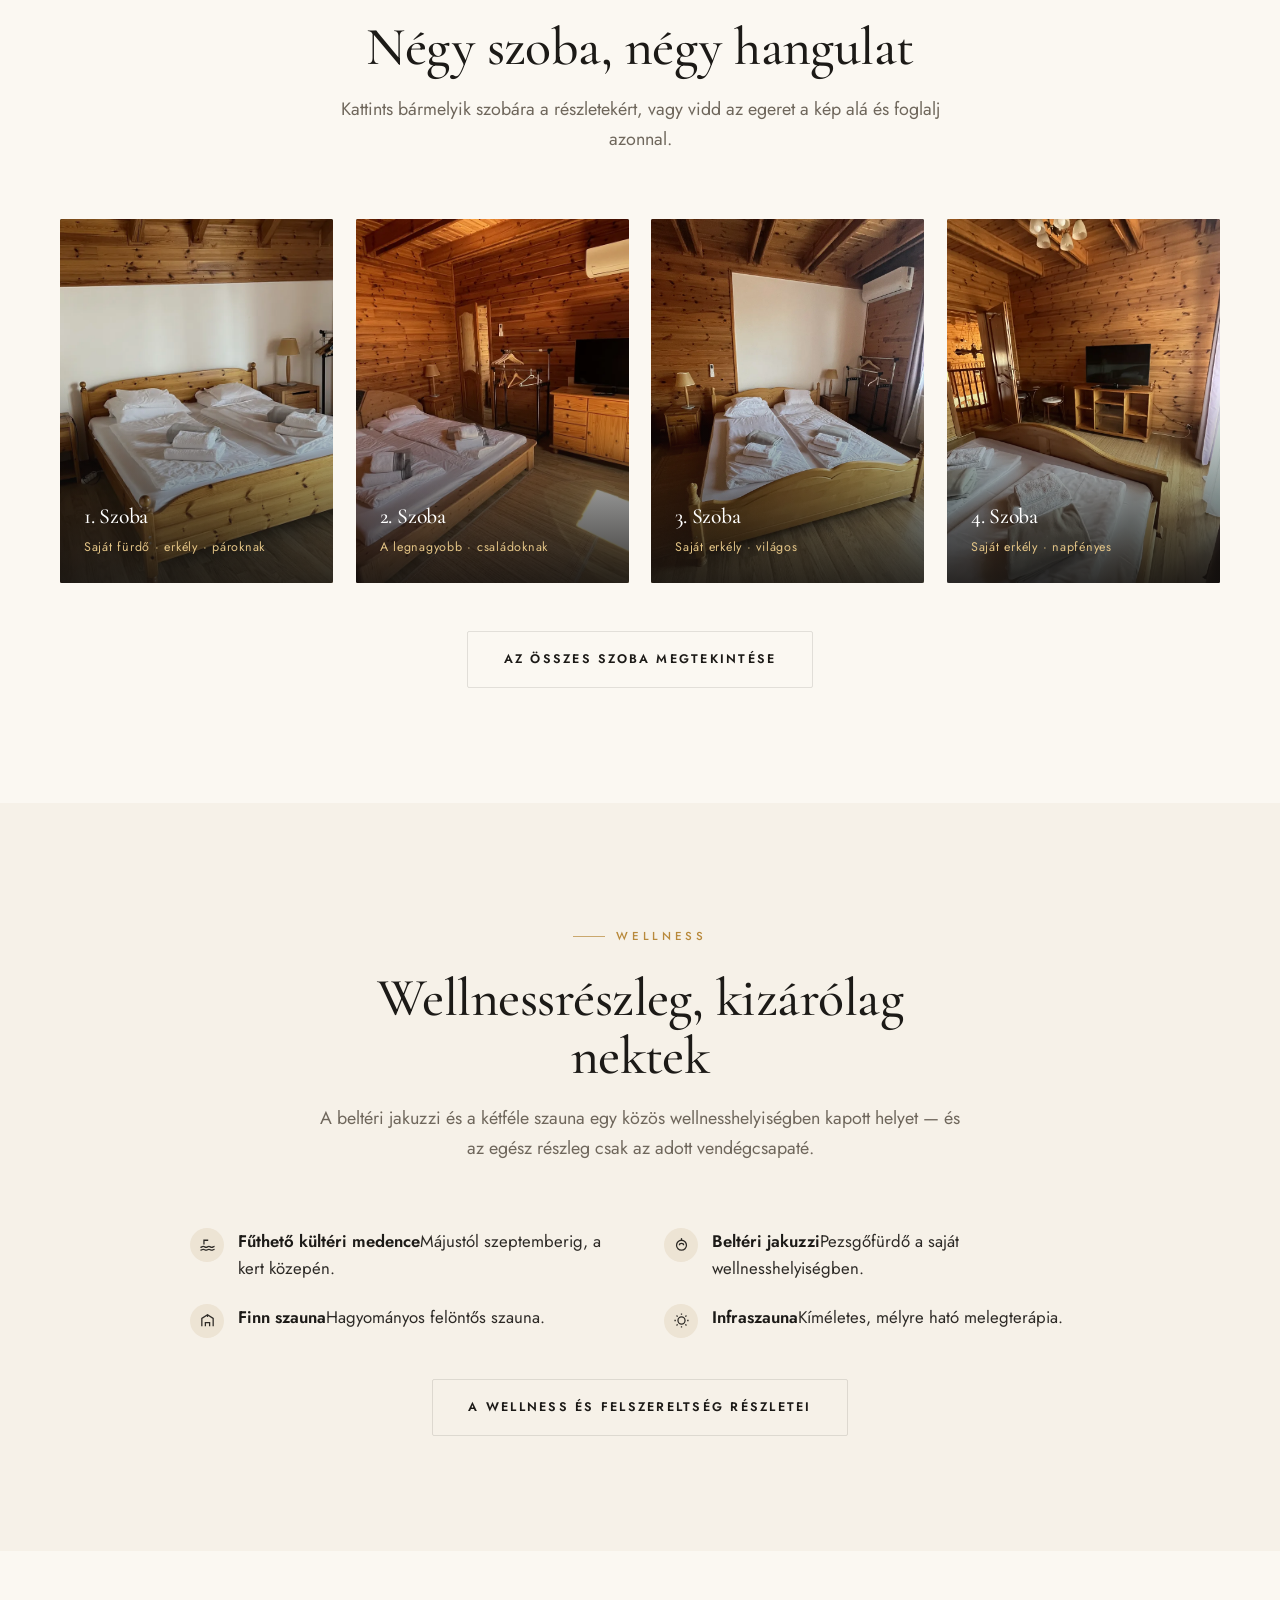
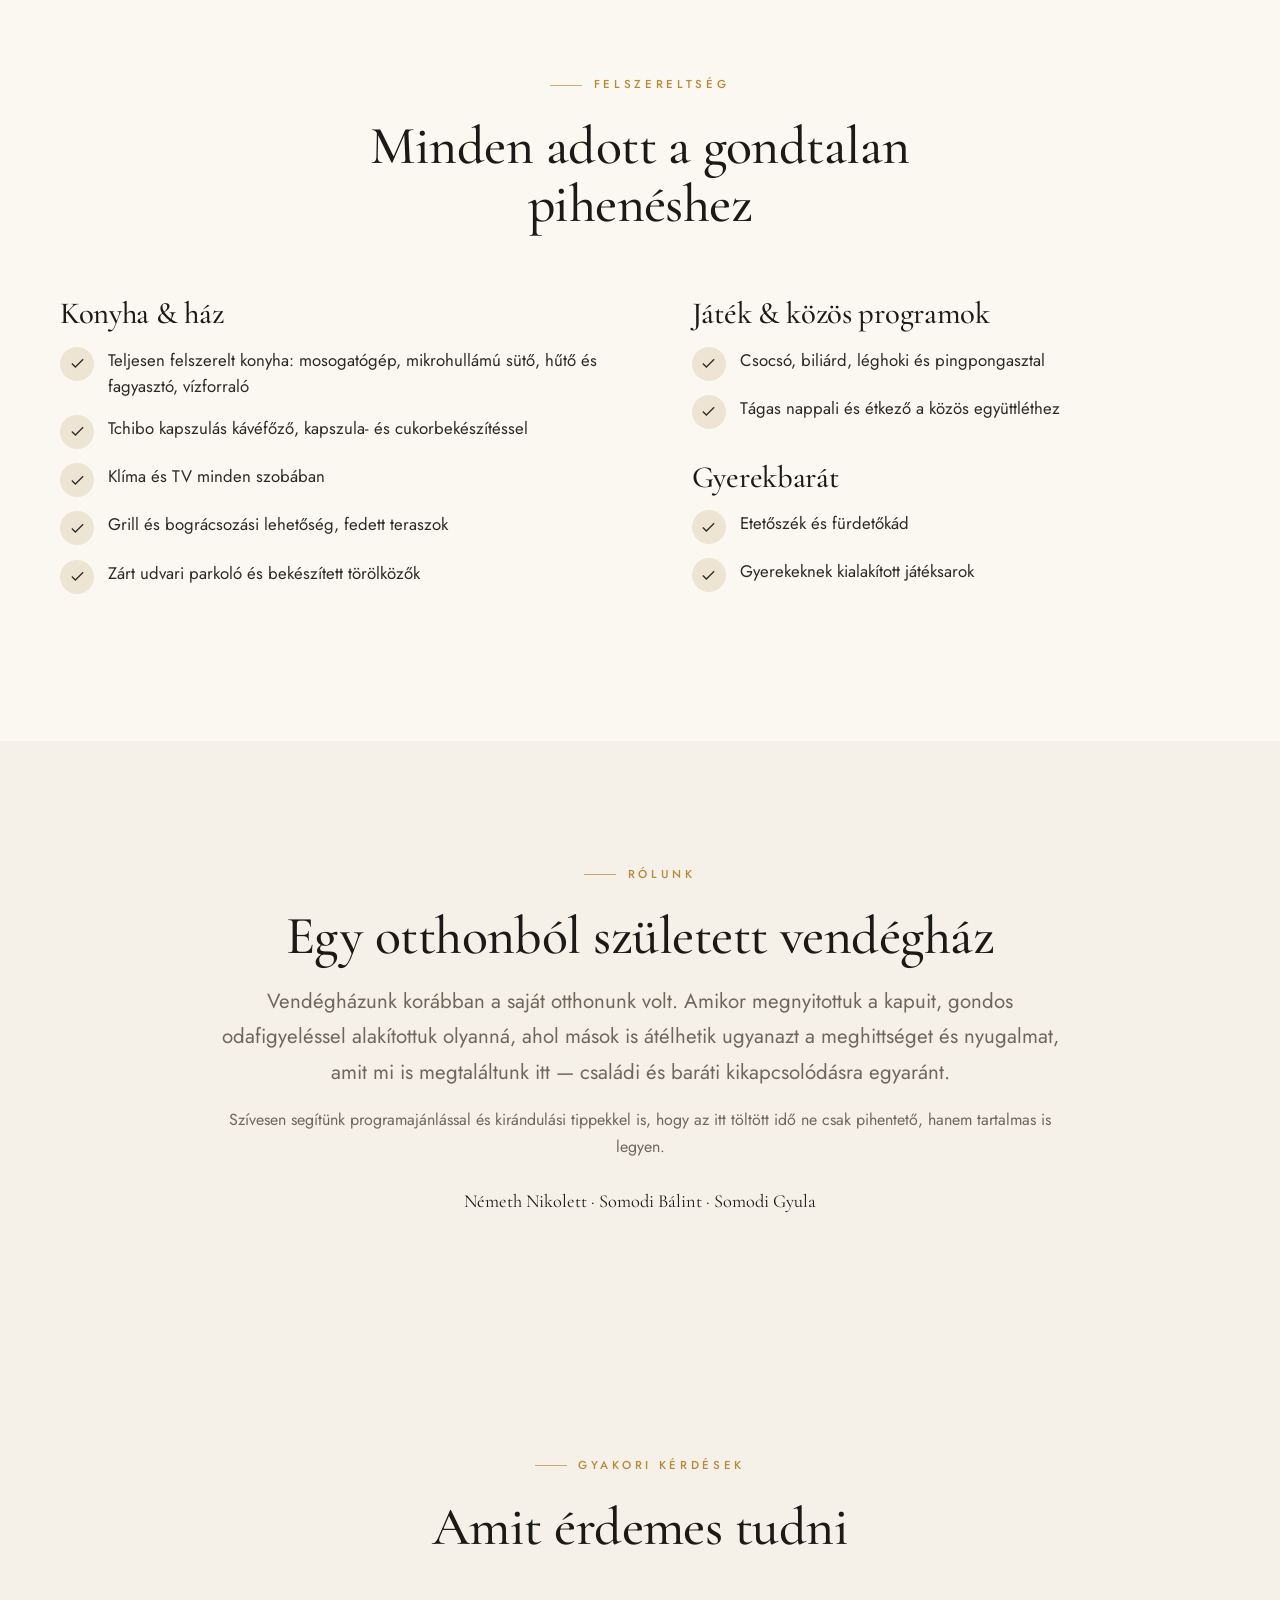
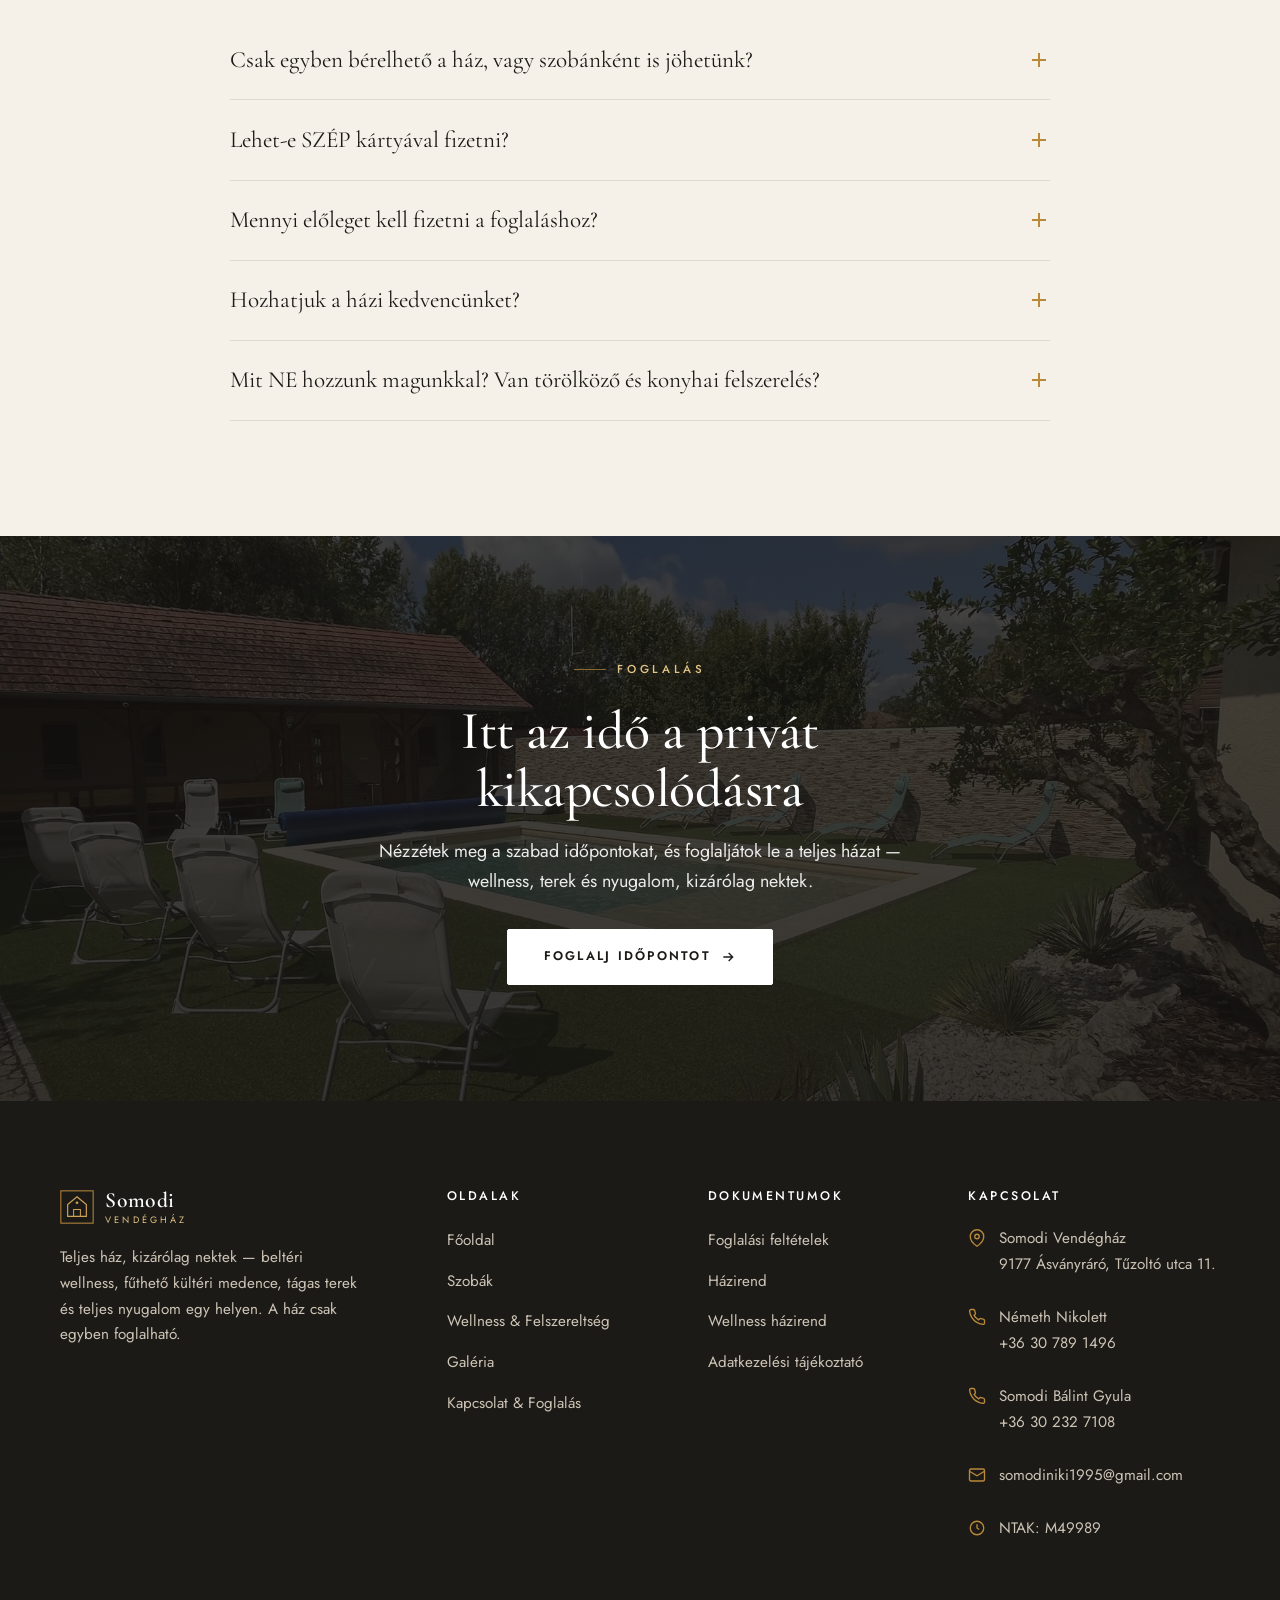
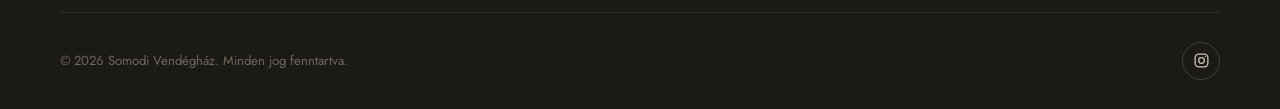
==== commit f71049c6: "Férőhely-konzisztencia: egységesen 10 fő, 2. szoba létszám-ellentmondás javítva A szobák összege ne " ====
--- a/index.html
+++ b/index.html
@@ -316,7 +316,7 @@
             </a>
             <div class="room-card__body">
               <h3 class="room-card__name">2. Szoba</h3>
-              <span class="room-card__meta">Akár 5 főre · központi</span>
+              <span class="room-card__meta">A legnagyobb · családoknak</span>
             </div>
             <a href="kapcsolat.html" class="room-card__cta">Foglalj most</a>
           </article>
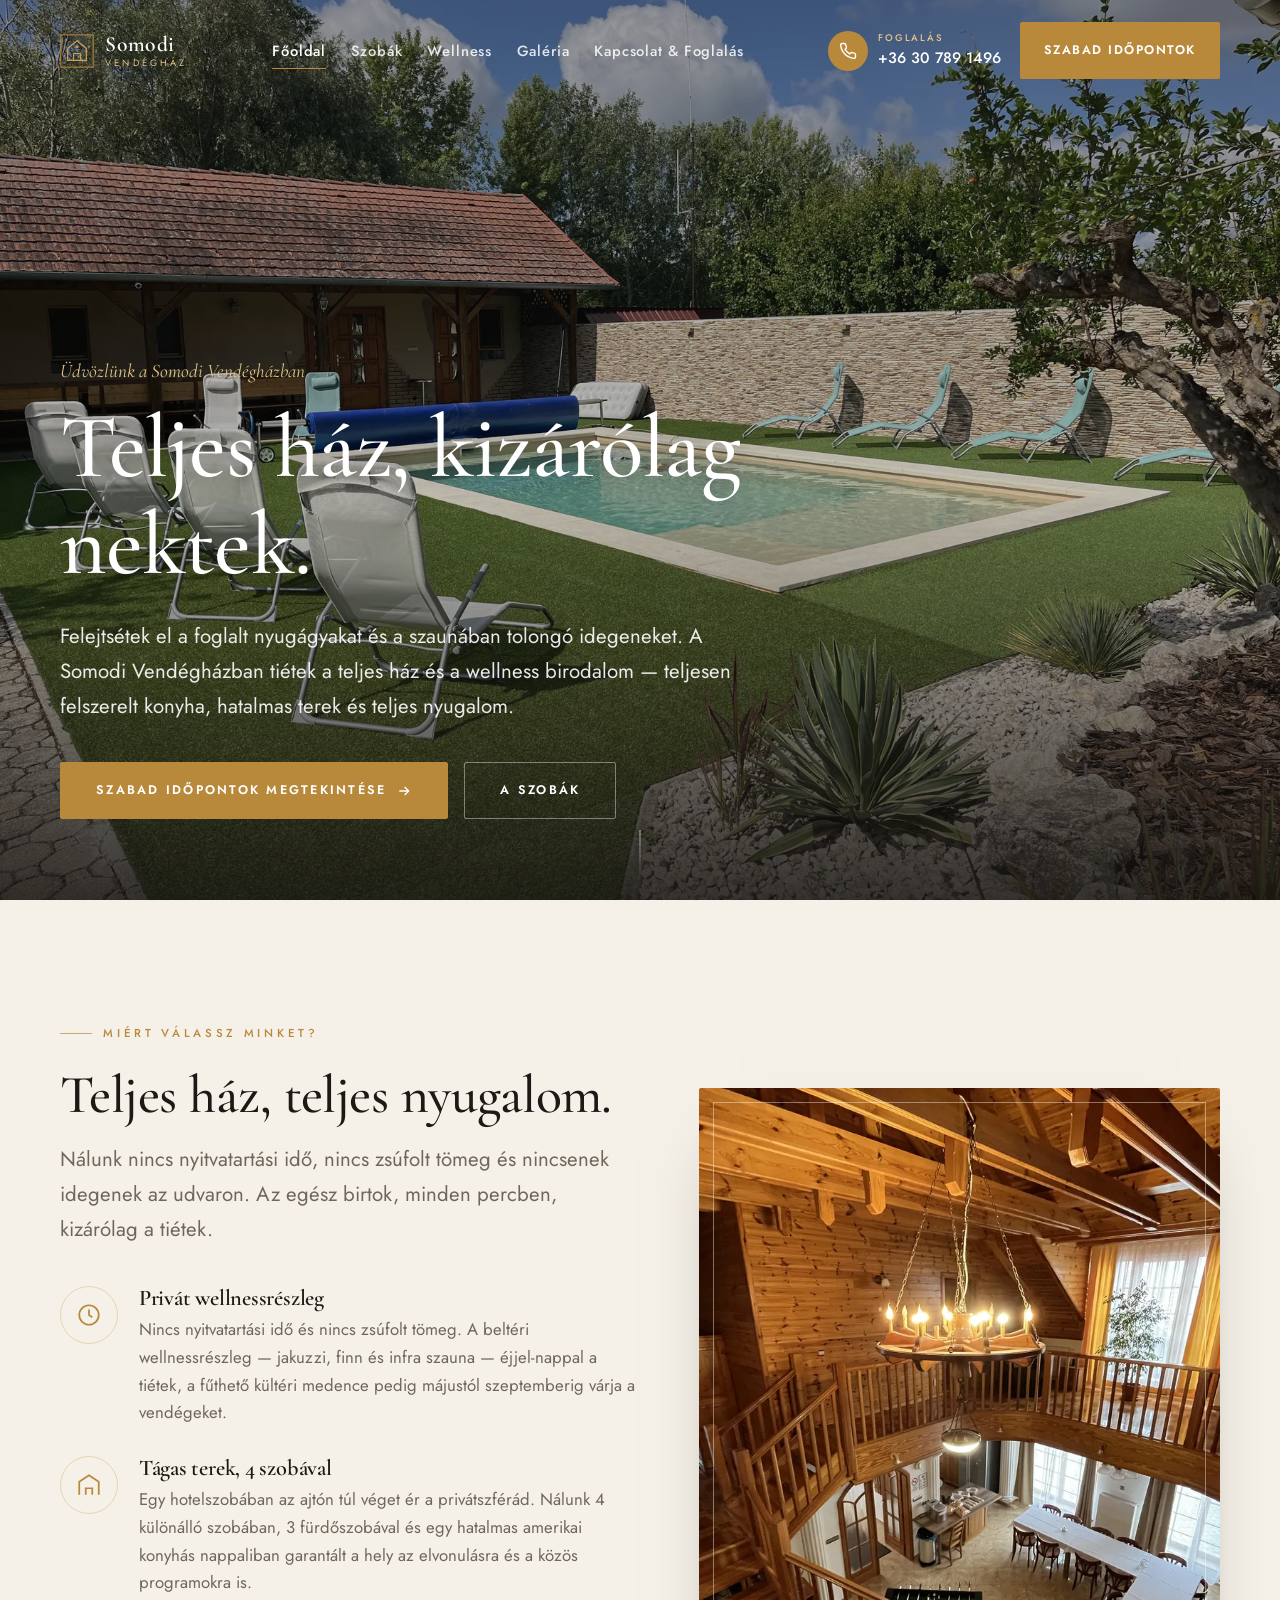
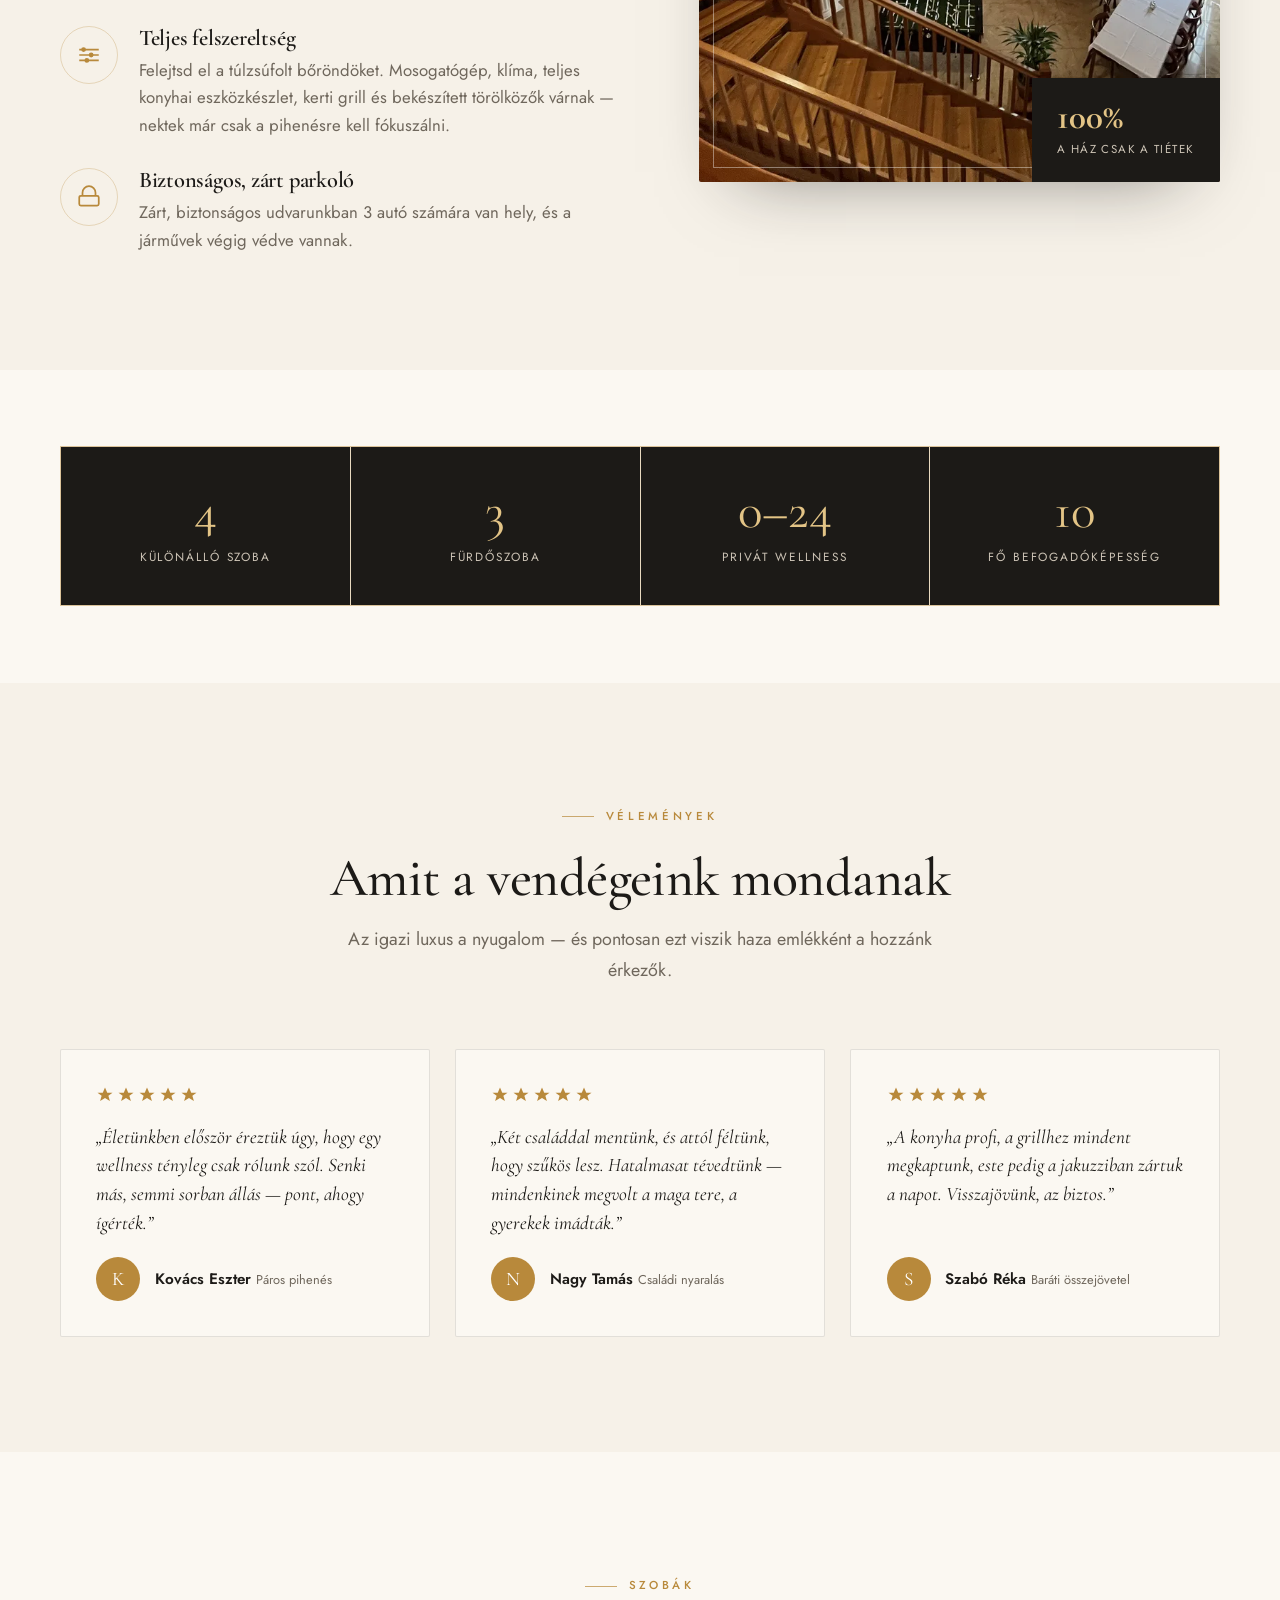
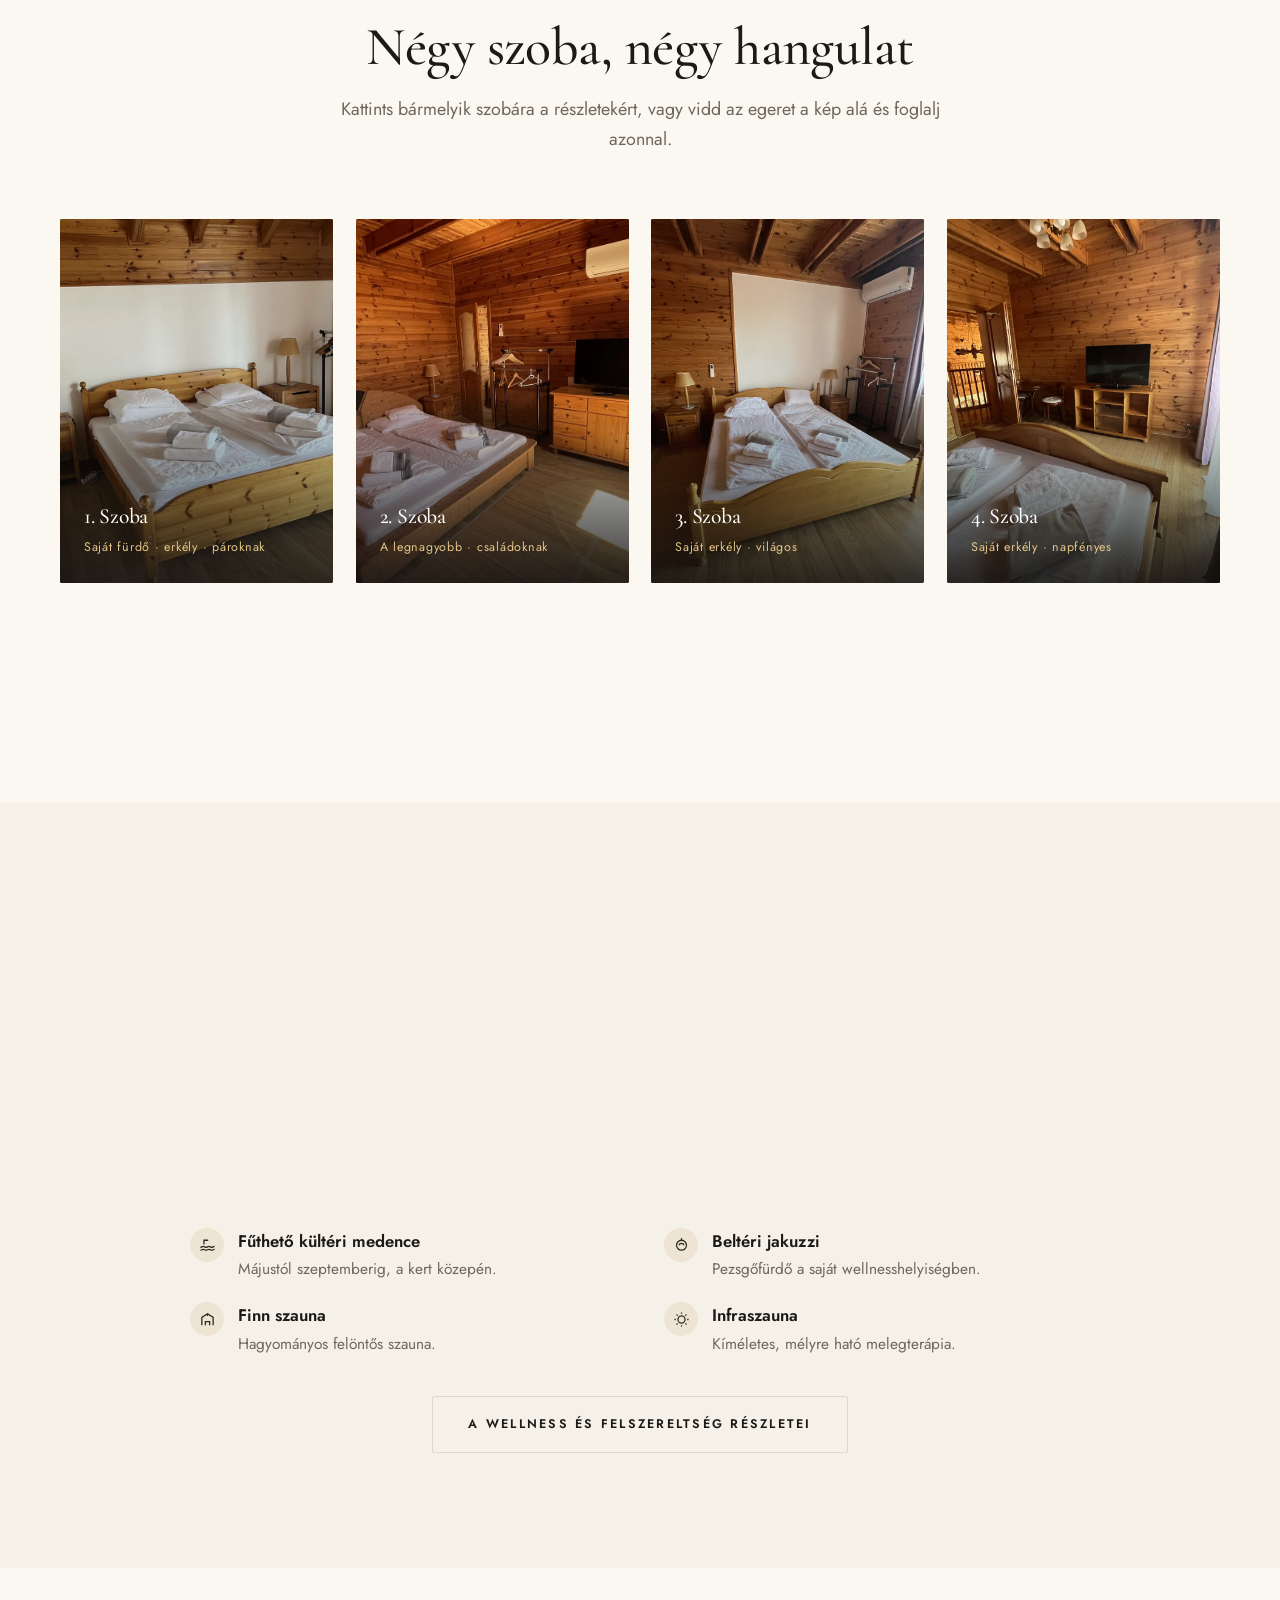
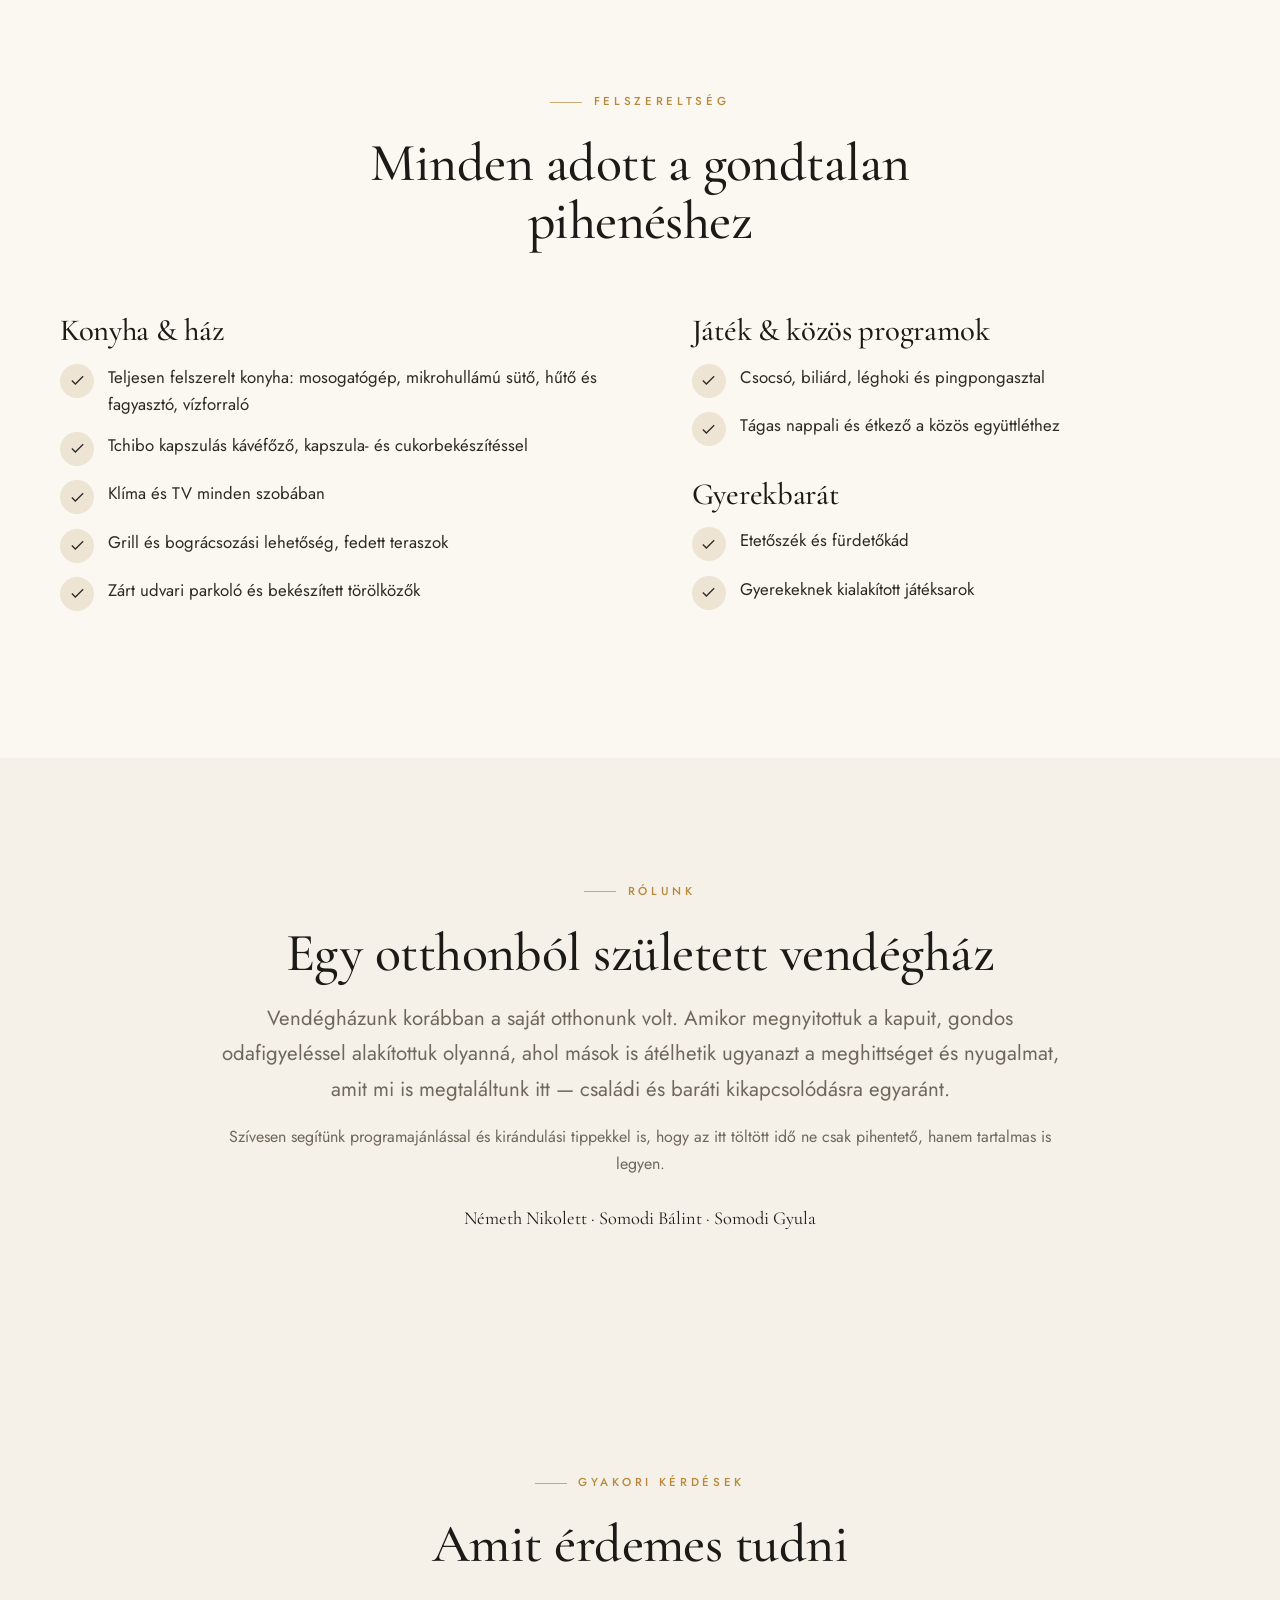
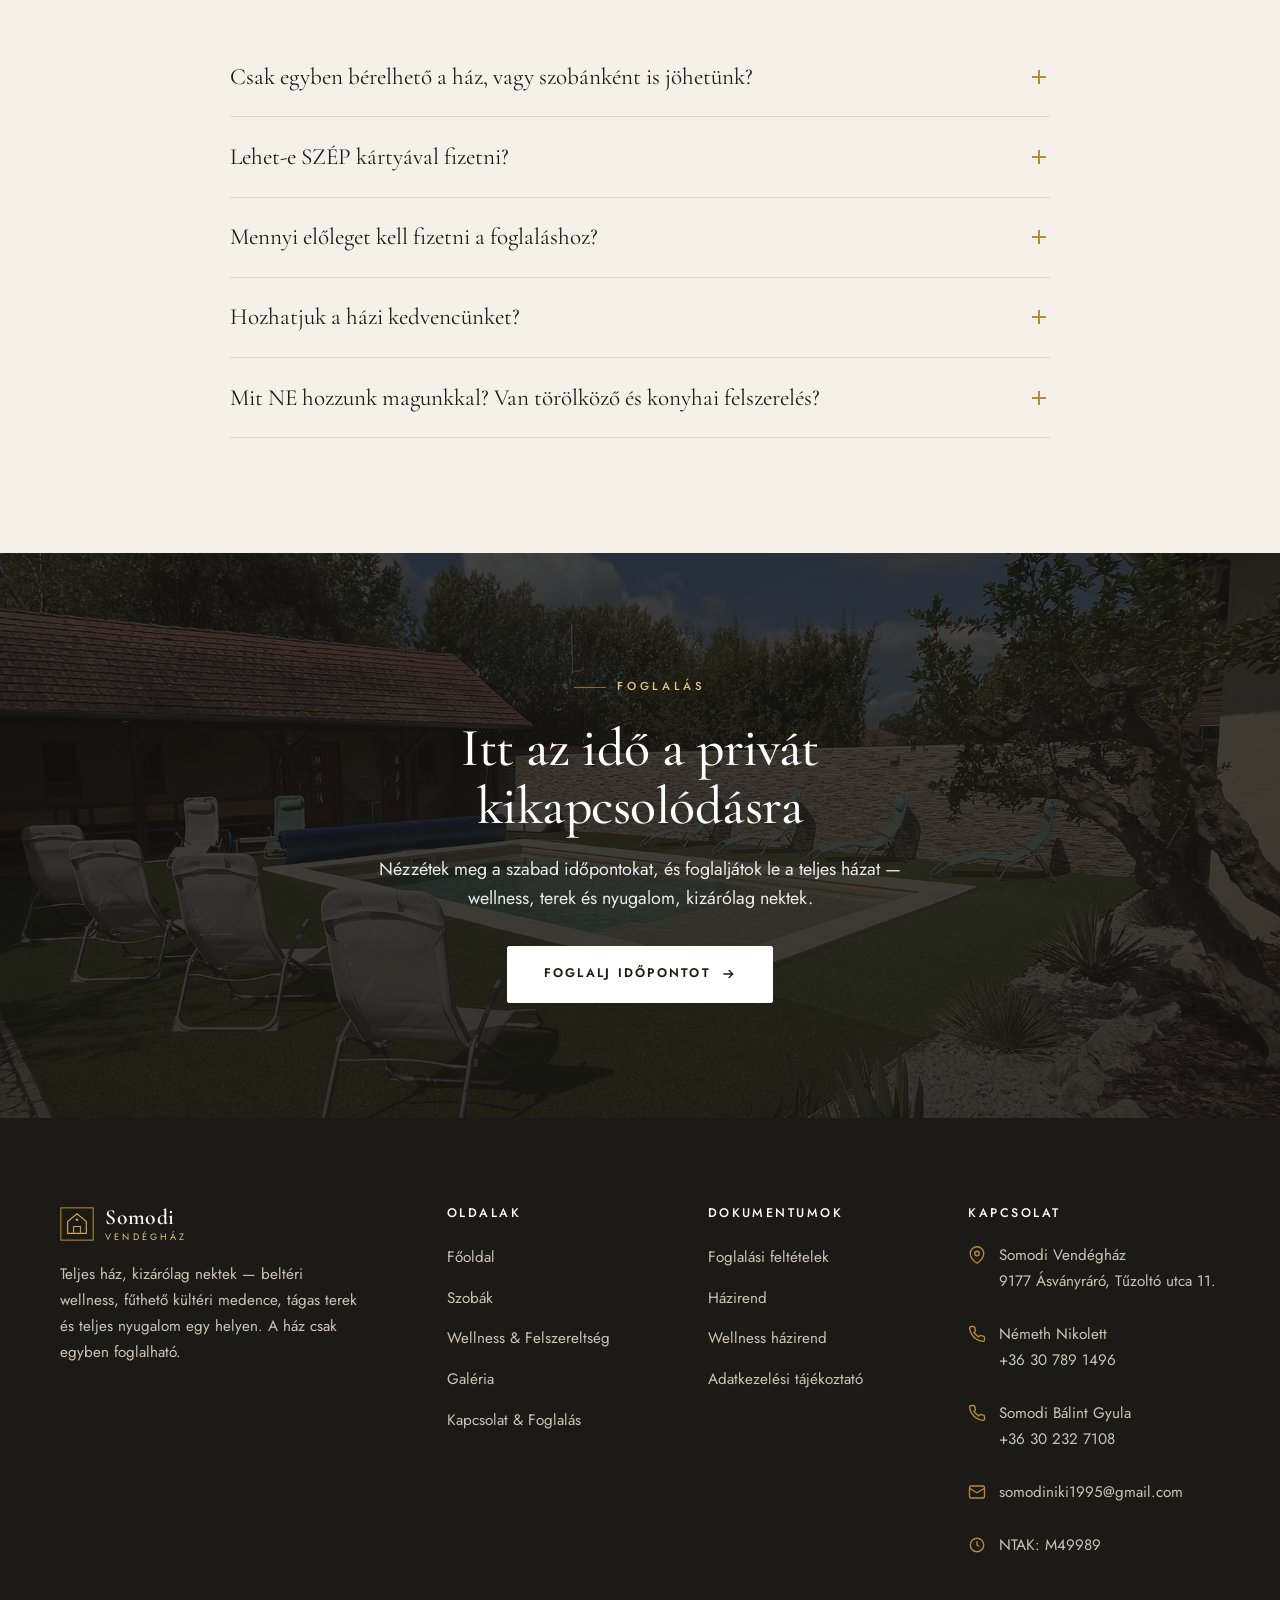
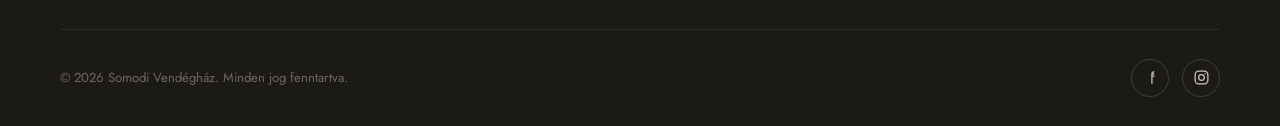
==== commit 79a11a4a: "Facebook-link hozzáadása minden oldalhoz - Footer közösségi ikonok: Facebook ("f") ikon az Instagram" ====
--- a/index.html
+++ b/index.html
@@ -579,6 +579,7 @@
       <div class="footer-bottom">
         <span>© <span data-year>2026</span> Somodi Vendégház. Minden jog fenntartva.</span>
         <div class="footer-social">
+          <a href="https://www.facebook.com/p/Somodi-Vend%C3%A9gh%C3%A1z-61576990133609/" target="_blank" rel="noopener" aria-label="Facebook — Somodi Vendégház"><svg viewBox="0 0 24 24" fill="none" stroke="currentColor" stroke-width="1.8" stroke-linecap="round" stroke-linejoin="round"><path d="M14 7h2.5M14 7c0-2 1-3 3-3M14 7v3m0 0h3m-3 0v10"/></svg></a>
           <a href="https://www.instagram.com/somodi_vendeghaz/" target="_blank" rel="noopener" aria-label="Instagram — @somodi_vendeghaz"><svg viewBox="0 0 24 24" fill="none" stroke="currentColor" stroke-width="1.8"><rect x="3" y="3" width="18" height="18" rx="5"/><circle cx="12" cy="12" r="4"/><circle cx="17.5" cy="6.5" r="1" fill="currentColor" stroke="none"/></svg></a>
         </div>
       </div>
--- a/css/style.css
+++ b/css/style.css
@@ -731,10 +731,13 @@
 }
 .bg-ink .feature__icon { background: rgba(184,137,59,0.16); }
 .feature__icon svg { width: 17px; height: 17px; }
-.feature strong { color: var(--color-ink); font-weight: 600; }
+.feature strong { display: block; color: var(--color-ink); font-weight: 600; margin-bottom: 0.15rem; }
 .bg-ink .feature strong { color: #fff; }
 .feature span { color: var(--color-text); }
+/* A cím (strong) alatti leíró szöveg külön sorban, halványabban */
+.feature > span > span { display: block; color: var(--color-text-muted); font-size: 0.92em; line-height: 1.5; }
 .bg-ink .feature span { color: var(--color-text-light); }
+.bg-ink .feature > span > span { color: var(--color-text-light); }
 
 /* ----- Kép-carousel a szobáknál ----- */
 .carousel { position: relative; border-radius: var(--radius); overflow: hidden; box-shadow: var(--shadow-card); }
@@ -962,7 +965,7 @@
    ========================================================================== */
 .contact-bar {
   display: grid;
-  grid-template-columns: repeat(4, 1fr);
+  grid-template-columns: repeat(6, 1fr);
   gap: 1px;
   background: var(--color-line-light);
   border: 1px solid var(--color-line-light);
@@ -970,10 +973,13 @@
   overflow: hidden;
 }
 .contact-bar__item {
+  grid-column: span 2; /* felső sor: 3 kártya × 2 oszlop = 6 */
   background: var(--color-paper);
   padding: 2rem 1.5rem;
   text-align: center;
 }
+.contact-bar__item:nth-child(4),
+.contact-bar__item:nth-child(5) { grid-column: span 3; } /* alsó sor: 2 kártya × 3 oszlop = 6 */
 .contact-bar__icon {
   display: grid; place-items: center;
   width: 52px; height: 52px;
@@ -1320,11 +1326,15 @@
   .reviews-grid { grid-template-columns: 1fr; }
   .booking-grid { grid-template-columns: 1fr; }
   .contact-bar { grid-template-columns: repeat(2, 1fr); }
+  .contact-bar__item,
+  .contact-bar__item:nth-child(4),
+  .contact-bar__item:nth-child(5) { grid-column: auto; }
   .hero__ghost { display: none; }
 }
 
 @media (max-width: 560px) {
   .rooms-grid { grid-template-columns: 1fr; }
+  .contact-bar { grid-template-columns: 1fr; }
   .gallery-grid { grid-template-columns: repeat(2, 1fr); grid-auto-rows: 180px; }
   .gallery-item--tall { grid-row: span 1; }
   .form-row { grid-template-columns: 1fr; }
